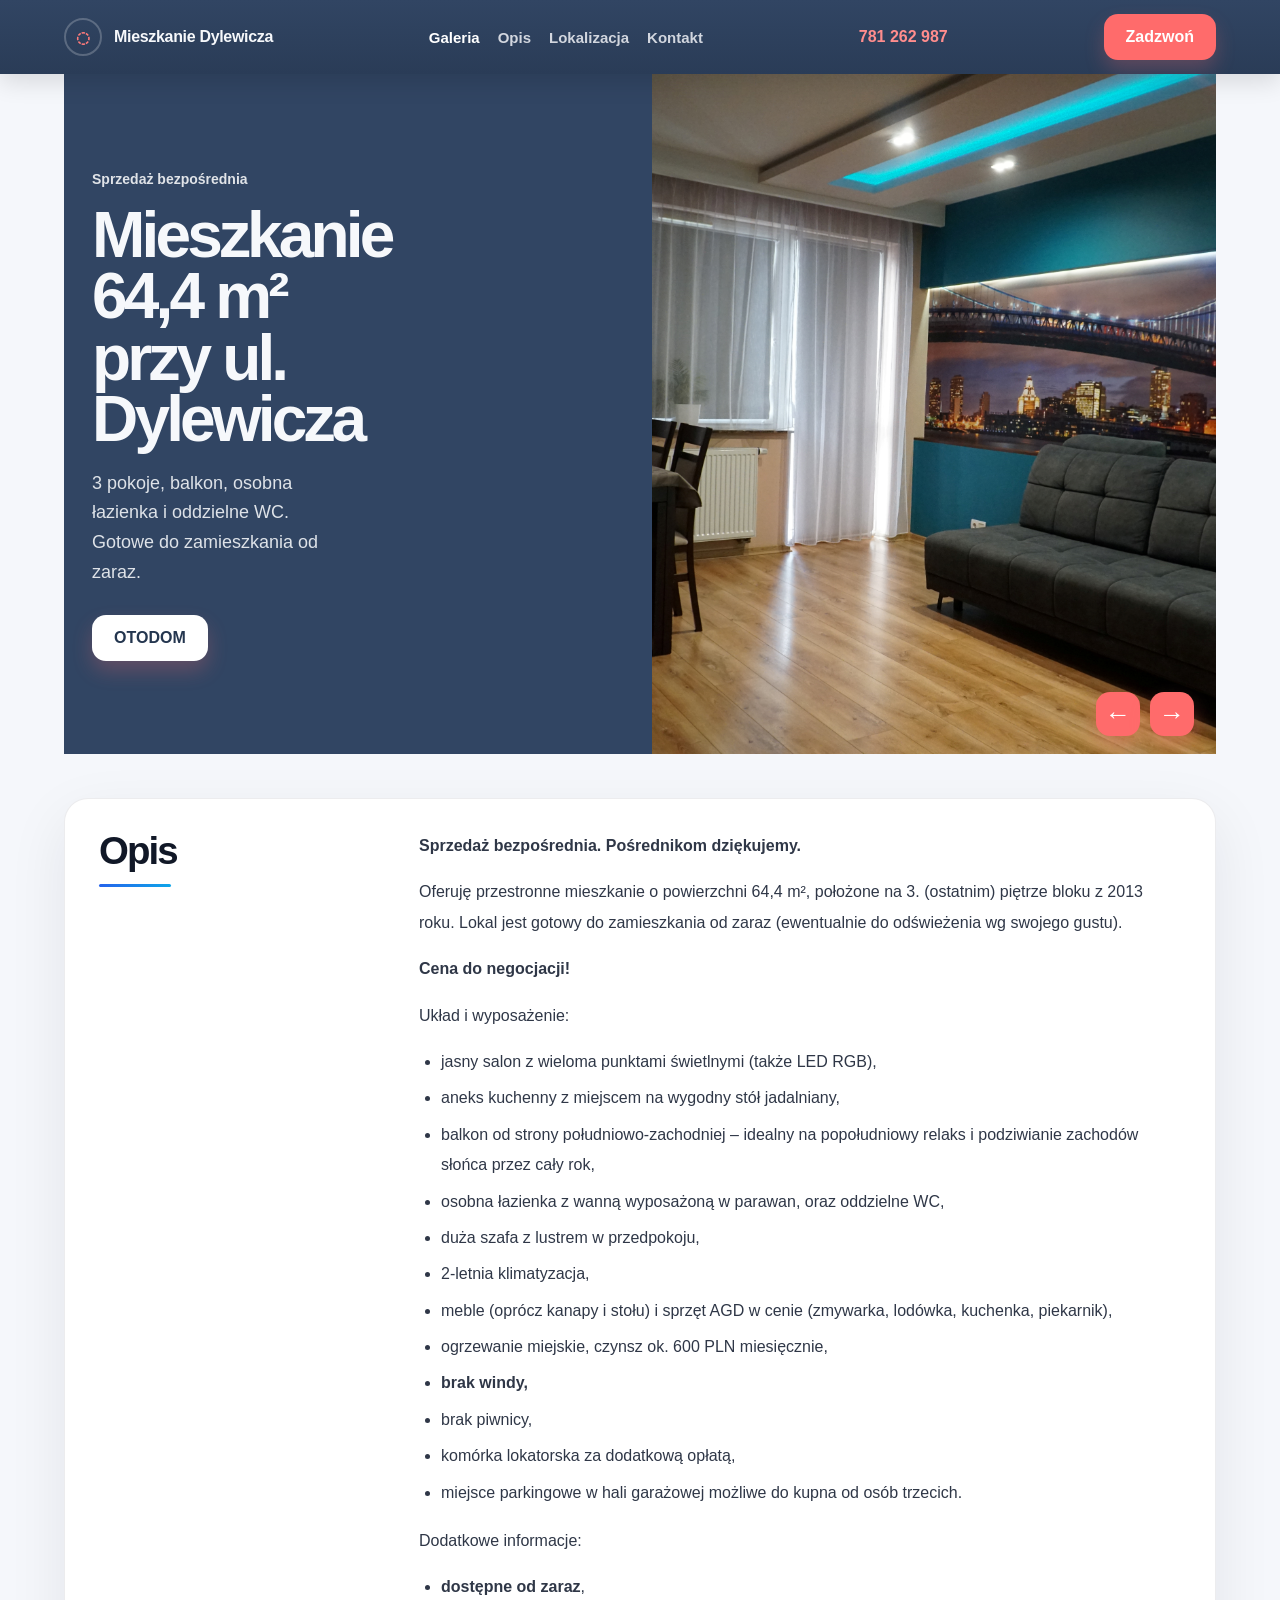
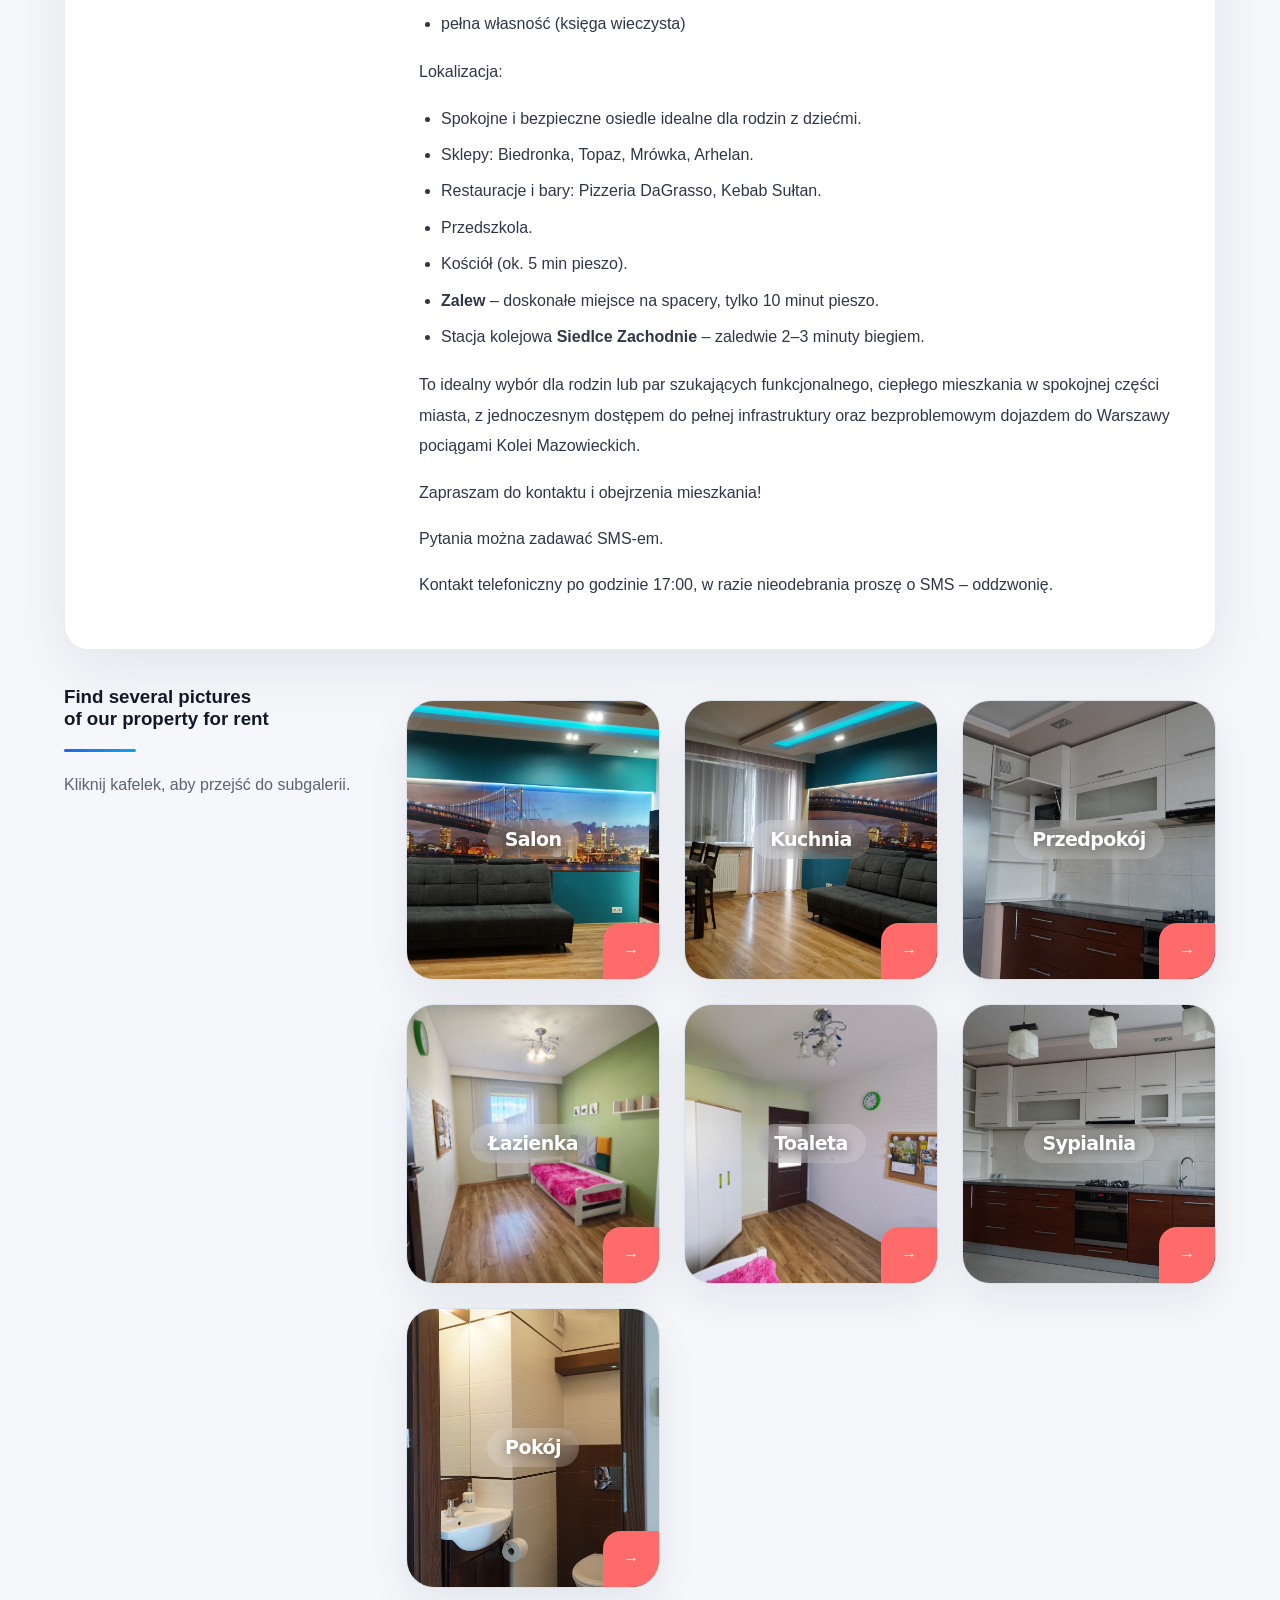
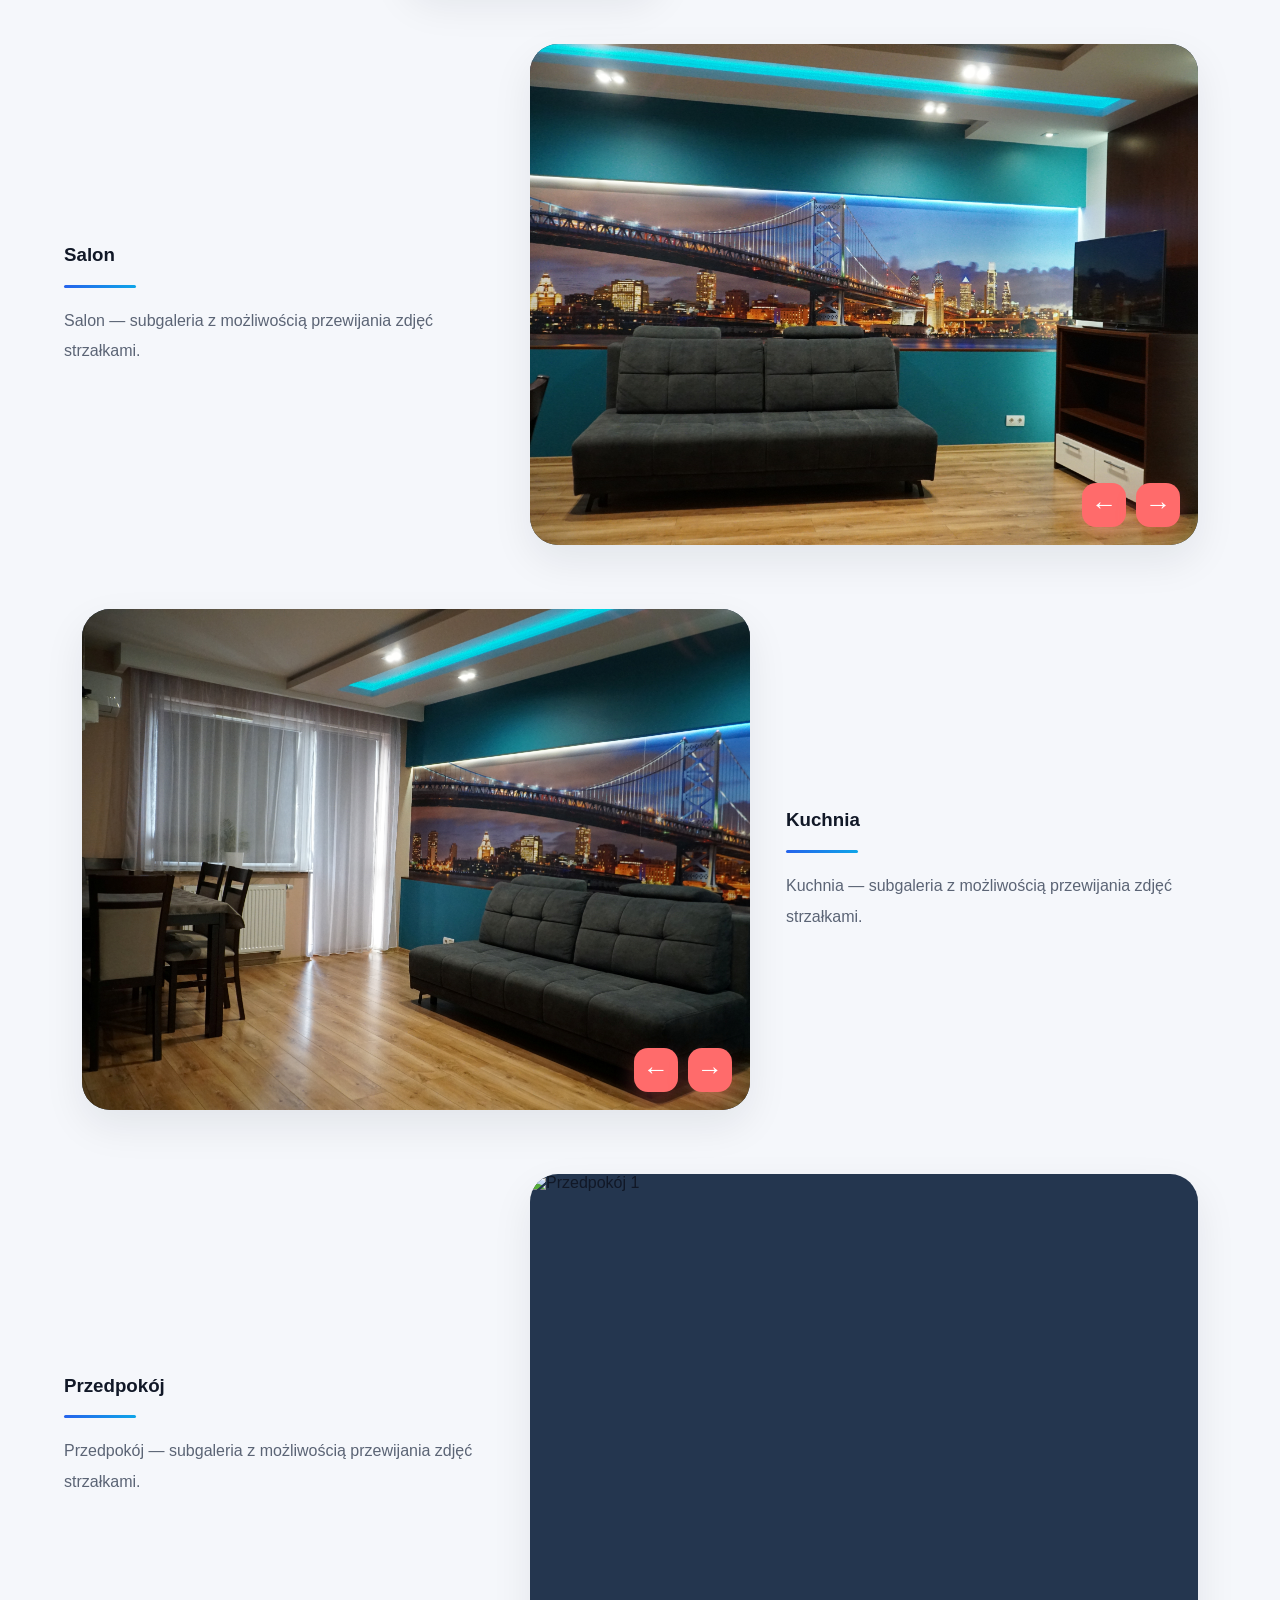
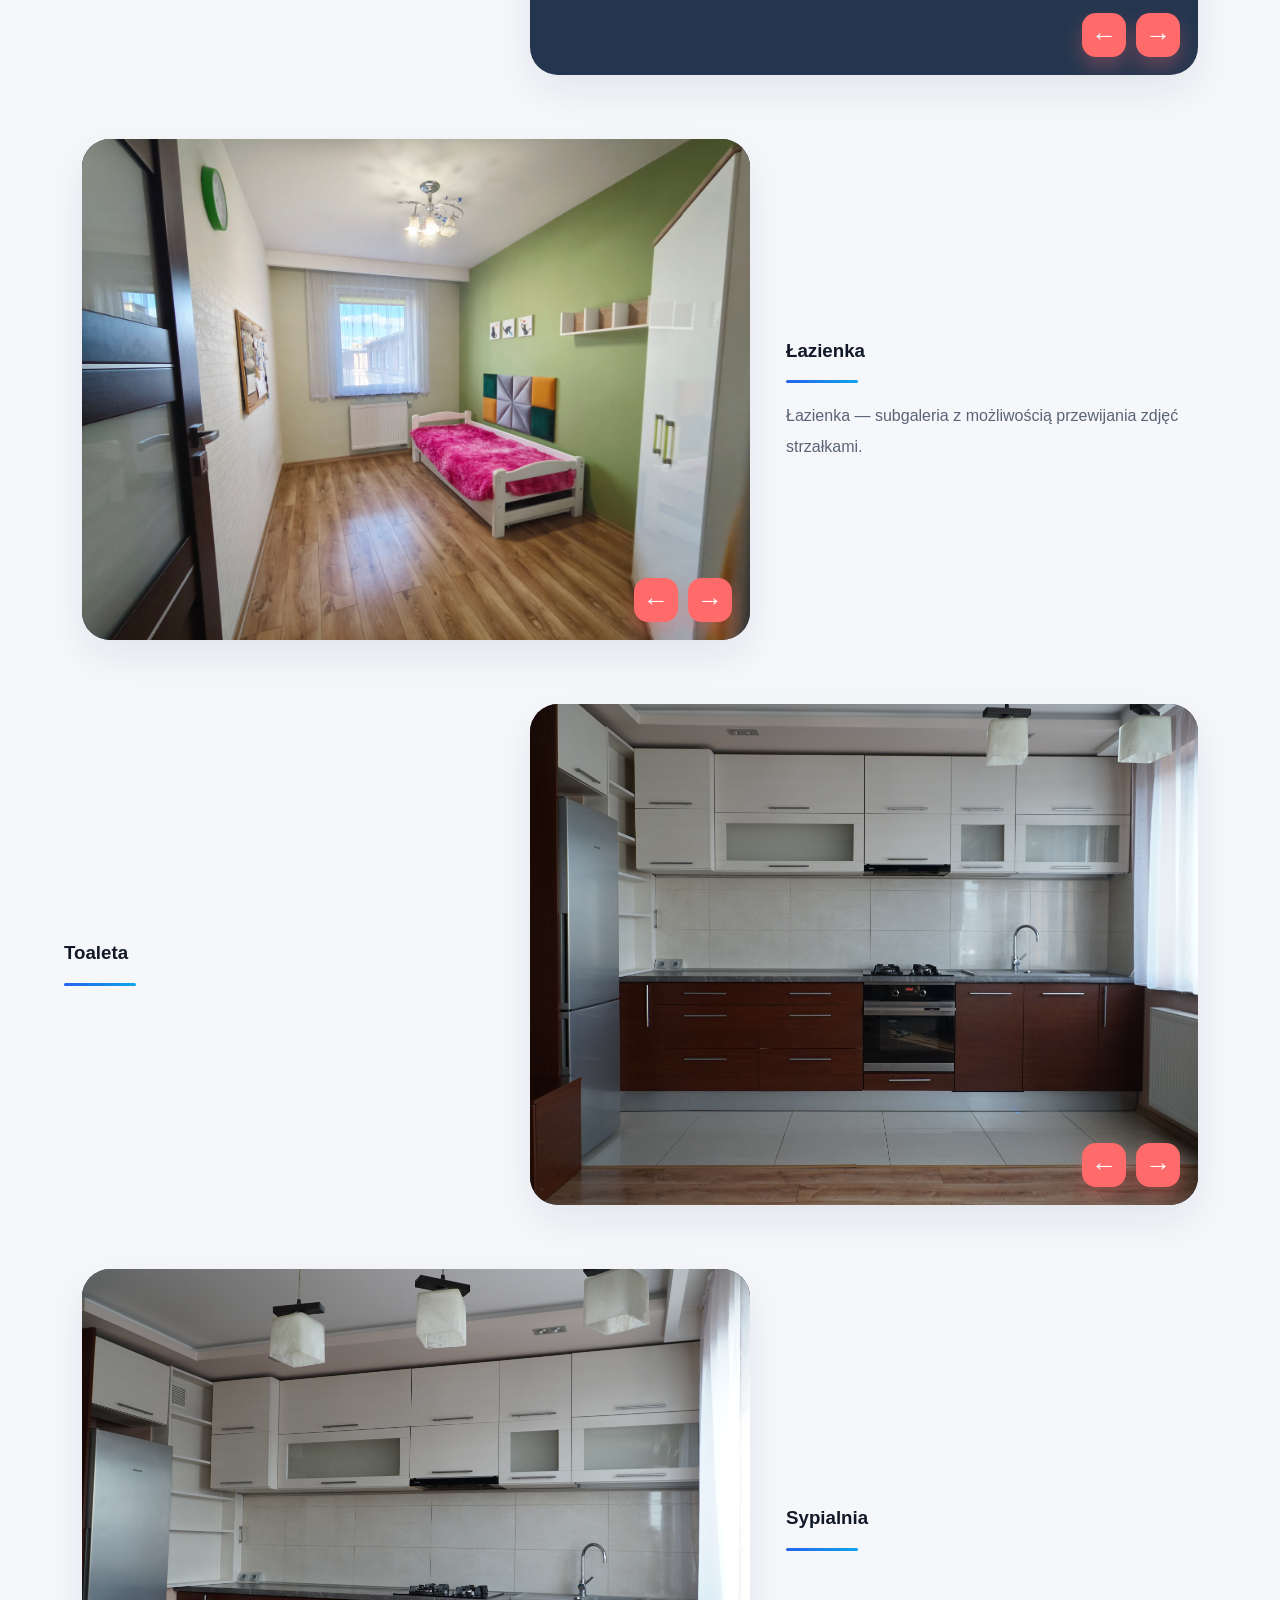
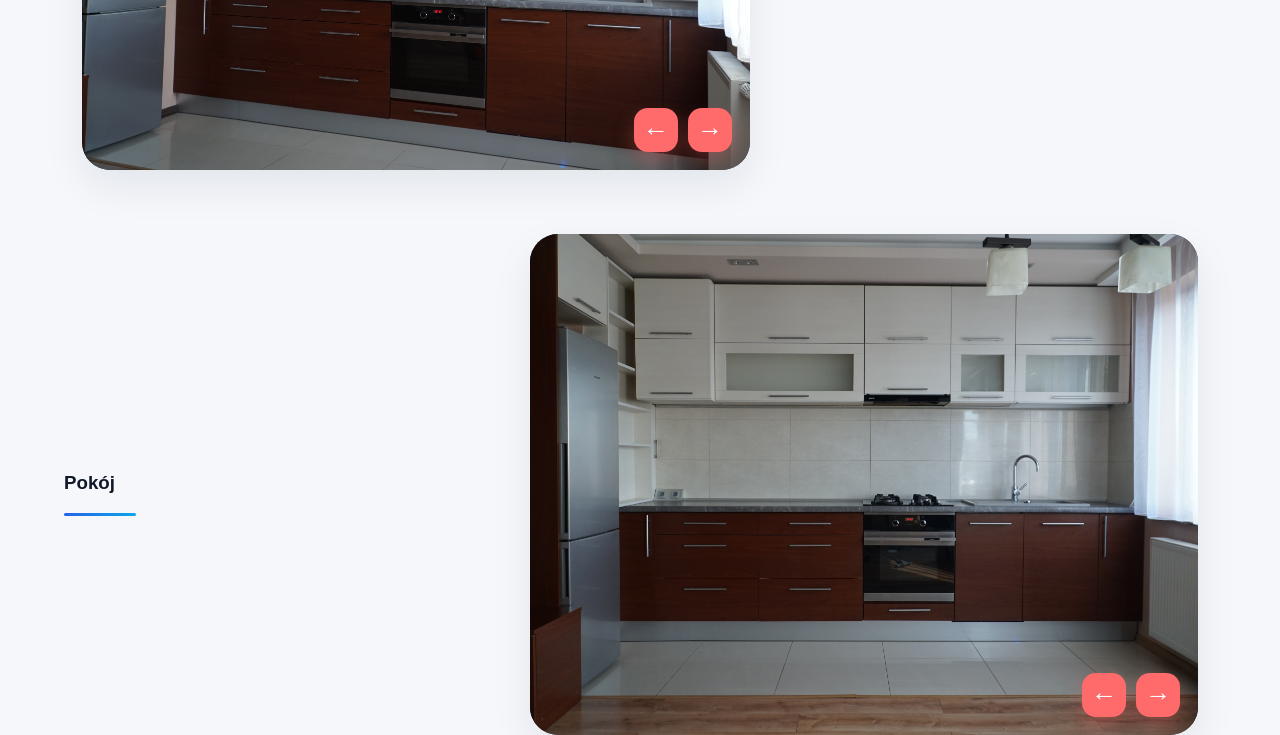
==== index.html @ 72d4b3ef "Update index.html" ====
<!DOCTYPE html>
<html lang="pl">
<head>
  <meta charset="UTF-8" />
  <meta name="viewport" content="width=device-width, initial-scale=1.0" />
  <meta name="color-scheme" content="light dark" />
  <title>Mieszkanie 64,4 m² – Dylewicza, Siedlce</title>
  <style>
    :root{--nav:#314563;--nav2:#2a3c57;--accent:#ff6b6b;--text:#f6f8fb;--muted:rgba(246,248,251,.82);--max:1220px;--radius:28px}
    *{box-sizing:border-box} html{scroll-behavior:smooth} body{margin:0;font-family:Inter,Arial,sans-serif;background:#f5f7fb;color:#111827;overflow-x:hidden}
    a{text-decoration:none;color:inherit} img{display:block;width:100%;height:auto} button,input{font:inherit}
    .wrap{width:min(var(--max),calc(100% - 28px));margin:0 auto}
    .topbar{position:sticky;top:0;z-index:50;background:linear-gradient(180deg,var(--nav) 0%,var(--nav2) 100%);color:var(--text);box-shadow:0 8px 24px rgba(0,0,0,.12)}
    .topbar-inner{min-height:74px;display:flex;align-items:center;gap:18px;justify-content:space-between}
    .brand{display:flex;align-items:center;gap:12px;font-weight:900;letter-spacing:-.02em}
    .brand-mark{width:38px;height:38px;border:2px solid rgba(255,255,255,.22);border-radius:999px;display:grid;place-items:center;color:#ff7b7b;font-weight:900}
    .menu{display:flex;align-items:center;gap:18px;flex-wrap:wrap;justify-content:center;font-size:15px;font-weight:700;color:var(--muted)}
    .menu a:hover,.menu a.active{color:#fff}
    .phone-pill{display:inline-flex;align-items:center;gap:8px;color:#ff8d8d;font-weight:900;white-space:nowrap}
    .book-btn{background:var(--accent);color:#fff;padding:14px 22px;border-radius:14px;font-weight:900;box-shadow:0 10px 20px rgba(255,107,107,.24)}
    .hero{padding:0 0 18px}
    .hero-grid{display:grid;grid-template-columns:1.02fr .98fr;gap:0;min-height:clamp(420px,55vw,680px);width:100%}
    .hero-copy{position:relative;background:var(--nav);color:var(--text);padding:76px 68px 58px;border-bottom-left-radius:var(--radius);display:flex;flex-direction:column;justify-content:center;overflow:hidden}
    .eyebrow{font-size:14px;font-weight:800;color:rgba(255,255,255,.85);margin-bottom:18px}
    h1{margin:0;font-size:clamp(38px,5.4vw,64px);line-height:.96;letter-spacing:-.06em;max-width:8ch}
    .lead{margin:18px 0 0;font-size:18px;line-height:1.65;color:rgba(246,248,251,.88);max-width:26ch}
    .hero-slider{position:relative;overflow:hidden;background:#24364f;min-height:100%;height:100%}
    .slides{position:relative;width:100%;height:100%}
    .slide{position:absolute;inset:0;opacity:0;transition:opacity .7s ease}
    .slide.active{opacity:1}
    .slide img{width:100%;height:100%;object-fit:cover}
    .hero-arrows{position:absolute;right:22px;bottom:18px;display:flex;gap:10px;z-index:2}
    .arrow{width:44px;height:44px;border-radius:14px;background:var(--accent);color:#fff;display:grid;place-items:center;font-size:26px;font-weight:800;cursor:pointer;box-shadow:0 10px 20px rgba(255,107,107,.3)}
    .mobile-cta{display:none}
    .opis{padding:26px 0 14px}
    .opis-card{background:#fff;border-radius:24px;border:1px solid rgba(17,24,39,.08);box-shadow:0 20px 60px rgba(16,24,40,.08);padding:32px 34px}
    .opis-grid{display:grid;grid-template-columns:1.05fr 1.55fr;gap:18px;align-items:start}
    .opis h2{margin:0;font-size:clamp(26px,3vw,42px);line-height:1.02;letter-spacing:-.05em;max-width:9ch}
    .underline{width:72px;height:3px;border-radius:999px;background:linear-gradient(90deg,#2563eb 0%,#0ea5e9 100%);margin-top:14px}
    .opis-text{color:#5b6475;font-size:16px;line-height:1.9}
    .opis-text p{margin:0 0 16px}

    .room-tiles{display:grid;grid-template-columns:repeat(3,1fr);gap:14px}
    .room-image-1{background-image:url('images/IMG02657.JPG')}
    .room-image-2{background-image:url('images/IMG02663.JPG')}
    .room-image-3{background-image:url('images/IMG02688.JPG')}
    .room-image-4{background-image:url('images/IMG_20260411_160649.jpg')}
    .room-image-5{background-image:url('images/IMG_20260411_161208.jpg')}
    .room-image-6{background-image:url('images/IMG02684.JPG')}
    .room-image-7{background-image:url('images/IMG02700.JPG')}

    .room-tile{position:relative;height:clamp(180px,22vw,280px);border-radius:28px;overflow:hidden;background:#eef4fb;box-shadow:0 16px 40px rgba(16,24,40,.08);border:1px solid rgba(17,24,39,.08);display:block}
    .room-image{position:absolute;inset:0;background-size:cover;background-position:center;transition:transform .35s ease}
    .room-tile:hover .room-image{transform:scale(1.03)}
    .tile-overlay{position:absolute;inset:0;display:flex;align-items:center;justify-content:center;pointer-events:none}
    .tile-label{display:inline-block !important;padding:0 !important;margin:0 !important;border:0 !important;border-radius:0 !important;background:none !important;color:#fff !important;box-shadow:none !important;outline:none !important;font-weight:900;letter-spacing:-.02em;font-size:18px;text-shadow:0 2px 10px rgba(0,0,0,.35);-webkit-text-fill-color:#fff}
    .tile-arrow{position:absolute;right:0;bottom:0;width:56px;height:56px;border-radius:18px 0 0 0;display:grid;place-items:center;background:var(--accent);box-shadow:0 10px 24px rgba(16,24,40,.12);color:#fff;font-weight:900}

    .room-tile .tile-label{display:inline-flex !important;align-items:center;justify-content:center;padding:10px 18px !important;margin:0 !important;border:0 !important;border-radius:999px !important;background:rgba(255,255,255,.16) !important;backdrop-filter:blur(12px);-webkit-backdrop-filter:blur(12px);color:#fff !important;box-shadow:0 8px 24px rgba(0,0,0,.12);outline:none !important;font-family:Inter, Manrope, system-ui, -apple-system, BlinkMacSystemFont, "Segoe UI", sans-serif !important;font-weight:700;letter-spacing:-.03em;font-size:19px;line-height:1;text-rendering:optimizeLegibility;text-shadow:0 2px 10px rgba(0,0,0,.35);-webkit-text-fill-color:#fff}

    .subgallery-slider{position:relative;display:grid;grid-template-columns:1fr;gap:14px;flex:1;min-width:0}
    .subgallery-stage{position:relative;overflow:hidden;border-radius:28px;background:#24364f;min-height:420px;box-shadow:0 16px 40px rgba(16,24,40,.08);aspect-ratio:4/3}
    .subslide{position:absolute;inset:0;opacity:0;transition:opacity .45s ease}
    .subslide.active{opacity:1}
    .subslide img{width:100%;height:100%;object-fit:cover;display:block}.subgallery-stage .subslide{inset:0}.subgallery-stage .subslide img{max-width:100%}
    .sub-controls{position:absolute;right:18px;bottom:18px;display:flex;gap:10px;z-index:2}
    .sub-btn{width:44px;height:44px;border-radius:14px;background:var(--accent);color:#fff;display:grid;place-items:center;font-size:26px;font-weight:800;cursor:pointer;box-shadow:0 10px 20px rgba(255,107,107,.3)}

    .subgallery-slider{position:relative;display:grid;grid-template-columns:1fr;gap:14px}
    .subgallery-stage{position:relative;overflow:hidden;border-radius:28px;background:#24364f;min-height:420px;box-shadow:0 16px 40px rgba(16,24,40,.08);aspect-ratio:4/3}
    .subslide{position:absolute;inset:0;opacity:0;transition:opacity .45s ease}
    .subslide.active{opacity:1}
    .subslide img{width:100%;height:100%;object-fit:cover;display:block}.subgallery-stage .subslide{inset:0}.subgallery-stage .subslide img{max-width:100%}
    .sub-controls{position:absolute;right:18px;bottom:18px;display:flex;gap:10px;z-index:2}
    .sub-btn{width:44px;height:44px;border-radius:14px;background:var(--accent);color:#fff;display:grid;place-items:center;font-size:26px;font-weight:800;cursor:pointer;box-shadow:0 10px 20px rgba(255,107,107,.3)}
    .tile-overlay{position:absolute;inset:0;display:flex;align-items:center;justify-content:center;pointer-events:none}
    .tile-label{display:inline-flex;padding:11px 16px;border-radius:999px;background:rgba(255,255,255,.9);color:#0f172a;font-weight:900;letter-spacing:-.02em}
    @media (max-width: 980px){.topbar-inner{gap:12px;flex-wrap:wrap;padding:12px 0}.menu{display:none}.book-btn{margin-left:auto}.hero-grid,.opis-grid{grid-template-columns:1fr}.hero-copy{min-height:360px;border-bottom-left-radius:0;border-bottom-right-radius:var(--radius);padding:48px 24px}.hero-slider{min-height:420px}.mobile-cta{display:inline-flex}.hero-arrows{right:14px;bottom:14px}.opis-card{padding:24px}.opis-grid{gap:14px}.photo-grid{grid-template-columns:1fr 1fr}.photo.wide,.photo.tall,.photo.small{grid-column:auto}.room-tiles{grid-template-columns:1fr;gap:14px}.room-tile{min-height:230px}}
    @media (max-width: 640px){.wrap{width:min(var(--max),calc(100% - 18px))}.topbar-inner{min-height:66px}.brand{font-size:14px}.book-btn{padding:12px 16px;border-radius:12px}.hero-copy{padding:36px 18px 28px;min-height:320px}.lead{font-size:16px;max-width:unset}.hero-slider{min-height:320px}.phone-pill{display:none}.opis{padding-top:14px}.opis-card{padding:22px 18px;border-radius:20px}.photo-grid{grid-template-columns:1fr}.photo.wide,.photo.tall,.photo.small{grid-column:auto}.room-tiles{grid-template-columns:1fr}.room-tile{min-height:220px}}
  
.wrap{width:100%;max-width:1200px;margin:0 auto;padding:0 24px;box-sizing:border-box}
.content-wrapper.w-container{width:100%;max-width:1200px;margin:0 auto;box-sizing:border-box}
.flex{display:flex;gap:48px;align-items:center}
.room-pair{display:flex;gap:48px;align-items:center;flex-wrap:nowrap}
.room-pair:nth-of-type(even){flex-direction:row-reverse}
.room-slider{flex:0 0 56%;max-width:56%;position:relative;min-width:0}
.room-text{flex:0 0 44%;max-width:44%;min-width:0}
.room-mask{position:relative;overflow:hidden;border-radius:26px;aspect-ratio:1.35/1;background:#f3f4f6}
.room-mask .w-slide{position:absolute;inset:0;opacity:0;transition:opacity .45s ease}
.room-mask .w-slide.active{opacity:1}
.room-mask img{width:100%;height:100%;object-fit:cover;display:block}
.corner-link-top,.corner-link-bottom{position:absolute;right:0;width:54px;height:54px;background:#ff6b6b;color:#fff;display:grid;place-items:center;z-index:3;cursor:pointer}
.corner-link-top{bottom:54px;border-radius:16px 0 0 0}
.corner-link-bottom{bottom:0;border-radius:0 0 0 16px}
.description-box{max-width:760px;line-height:1.9}
.description-box ul{padding-left:22px}
.description-box li{margin:6px 0}
.room-tile .tile-label{display:inline-flex!important;align-items:center;justify-content:center;padding:10px 18px!important;border-radius:999px!important;background:rgba(255,255,255,.18)!important;backdrop-filter:blur(12px);-webkit-backdrop-filter:blur(12px);color:#fff!important;box-shadow:0 8px 24px rgba(0,0,0,.12);font-family:Inter, Manrope, system-ui, -apple-system, BlinkMacSystemFont, "Segoe UI", sans-serif!important;font-weight:700;font-size:19px;letter-spacing:-.03em}

.opis-grid{display:grid;grid-template-columns:280px 1fr;gap:40px;align-items:start;max-width:1100px}
.opis-text{line-height:1.9;color:#2f3747}
.opis-text ul{padding-left:22px;margin:10px 0 18px}
.opis-text li{margin:6px 0}

@media (max-width: 768px){
  .room-tiles{grid-template-columns:1fr!important;display:grid!important;gap:14px}
  .room-tile{min-height:220px;display:block!important}
  .room-image{min-height:220px}
  .opis-grid{grid-template-columns:1fr!important;gap:16px}
  .wrap,.content-wrapper.w-container{padding-left:16px;padding-right:16px}
}

@media (max-width: 768px){
  .opis-grid{grid-template-columns:1fr;gap:16px}
  .content-wrapper.w-container,.wrap{max-width:100%;padding-left:16px;padding-right:16px}
}

@media (max-width: 768px){
  .flex,.room-pair{flex-direction:column!important;gap:20px}
  .room-slider,.room-text{flex:1 1 auto;max-width:none;width:100%}
  .room-mask{aspect-ratio:1.2/1}
  .wrap{padding:0 16px}
}

.hero-media{position:relative;min-height:520px;border-radius:32px;overflow:hidden;background:#e9eef5}.hero-media img{display:block;width:100%;height:100%;object-fit:cover}.hero-copy{min-width:0}@media (max-width:768px){.hero-grid{grid-template-columns:1fr;gap:24px}.hero-media{min-height:320px;border-radius:24px}}

    #salon,#kuchnia,#przedpokoj,#lazienka,#toaleta,#sypialnia,#pokoj{margin-top:clamp(28px,5vw,72px)}
    
    
      .hero-copy{padding:40px 28px 36px;border-bottom-left-radius:0;border-bottom-right-radius:0}
      .hero-slider{min-height:340px}
    }
    @media (max-width:768px){
      .room-tiles{grid-template-columns:1fr!important}
      .room-tile{min-height:220px}
      .opis-grid{grid-template-columns:1fr!important;gap:16px}
      .content-section .flex{flex-direction:column!important}
      .subgallery-slider,.intro-text-column{flex:1 1 auto!important;max-width:100%!important}
    }
    
    .gallery-flex { display: flex; flex-wrap: wrap; gap: clamp(18px,3vw,40px); align-items: flex-start }
    .gallery-flex > .intro-text-column { flex: 0 0 320px; max-width: 360px; min-width: 220px }
    .gallery-flex > div[style*="flex:1"] { flex: 1 1 auto; min-width: 0; width: 100% }
    .room-tiles { display: grid; grid-template-columns: repeat(auto-fit, minmax(220px, 1fr)); gap: clamp(12px,2vw,24px); width: 100%; margin-top: clamp(18px,3vw,36px) }

    @media (max-width: 900px){
      .gallery-flex{flex-direction:column!important;gap:16px!important}
      .gallery-flex > .intro-text-column{flex:1 1 auto;max-width:100%;min-width:0;order:0}
      .gallery-flex > div[style*="flex:1"]{flex:1 1 auto;max-width:100%;width:100%;min-width:0;order:1}
      .room-tiles{grid-template-columns:1fr!important}
      .room-tile{height:220px!important}
      .content-section .flex{flex-direction:column!important;align-items:stretch!important;flex-wrap:nowrap!important}
      .subgallery-slider,.room-text,.intro-text-column{flex:1 1 auto!important;max-width:100%!important;width:100%}
      .room-text,.intro-text-column{order:0;margin-bottom:12px}
      .subgallery-slider{order:1}
      .subgallery-stage{width:100%;min-height:280px}
    }

    </style>
</head>
<body>
  <header class="topbar">
    <div class="wrap topbar-inner">
      <a class="brand" href="#top"><span class="brand-mark">◌</span><span>Mieszkanie Dylewicza</span></a>
      <nav class="menu" aria-label="Główne menu">
        <a href="#galeria" class="active">Galeria</a>
        <a href="#opis">Opis</a>
        <a href="#lokalizacja">Lokalizacja</a>
        <a href="#kontakt">Kontakt</a>
      </nav>
      <a class="phone-pill" href="tel:+48781262987">781 262 987</a>
      <a class="book-btn" href="tel:+48781262987">Zadzwoń</a>
    </div>
  </header>

  <main id="top">
    <section class="hero">
      <div class="wrap hero-grid">
        <div class="hero-copy">
          <div class="eyebrow">Sprzedaż bezpośrednia</div>
          <h1>Mieszkanie 64,4 m² przy ul. Dylewicza</h1>
          <p class="lead">3 pokoje, balkon, osobna łazienka i oddzielne WC. Gotowe do zamieszkania od zaraz.</p>
          <div style="margin-top:28px;display:flex;gap:12px;flex-wrap:wrap">
            <a class="book-btn mobile-cta" href="tel:+48781262987">781 262 987</a>
            <a class="book-btn" style="background:#fff;color:#24364f" href="https://www.otodom.pl/pl/oferta/mieszkanie-64-4-m-w-spokojnej-okolicy-dylewicza-pkp-siedlce-zachodnie-ID4ATvS" target="_blank" rel="noopener noreferrer">OTODOM</a>
          </div>
        </div>
        <div class="hero-slider" id="galleryHero">
          <div class="slides">
            <div class="slide active"><img src="images/IMG02657.JPG" alt="Salon"></div>
            <div class="slide"><img src="images/IMG02663.JPG" alt="Kuchnia"></div>
            <div class="slide"><img src="images/IMG02684.JPG" alt="Sypialnia"></div>
            <div class="slide"><img src="images/IMG_20260411_160649.jpg" alt="Łazienka"></div>
            <div class="slide"><img src="images/IMG_20260411_181457.jpg" alt="Balkon"></div>
          </div>
          <div class="hero-arrows">
            <div class="arrow" id="prevSlide">←</div>
            <div class="arrow" id="nextSlide">→</div>
          </div>
        </div>
      </div>
    </section>

    <section class="opis" id="opis">
      <div class="wrap">
        <div class="opis-card">
          <div class="opis-grid">
            <div>
              <h2>Opis</h2>
              <div class="underline"></div>
            </div>
            <div class="opis-text">
          <p><b>Sprzedaż bezpośrednia. Pośrednikom dziękujemy.</b></p>
          <p>Oferuję przestronne mieszkanie o powierzchni 64,4 m², położone na 3. (ostatnim) piętrze bloku z 2013 roku. Lokal jest gotowy do zamieszkania od zaraz (ewentualnie do odświeżenia wg swojego gustu).</p>
          <p><b>Cena do negocjacji!</b></p>
          <p>Układ i wyposażenie:</p>
          <ul>
            <li>jasny salon z wieloma punktami świetlnymi (także LED RGB),</li>
            <li>aneks kuchenny z miejscem na wygodny stół jadalniany,</li>
            <li>balkon od strony południowo-zachodniej – idealny na popołudniowy relaks i podziwianie zachodów słońca przez cały rok,</li>
            <li>osobna łazienka z wanną wyposażoną w parawan, oraz oddzielne WC,</li>
            <li>duża szafa z lustrem w przedpokoju,</li>
            <li>2-letnia klimatyzacja,</li>
            <li>meble (oprócz kanapy i stołu) i sprzęt AGD w cenie (zmywarka, lodówka, kuchenka, piekarnik),</li>
            <li>ogrzewanie miejskie, czynsz ok. 600 PLN miesięcznie,</li>
            <li><b>brak windy,</b></li>
            <li>brak piwnicy,</li>
            <li>komórka lokatorska za dodatkową opłatą,</li>
            <li>miejsce parkingowe w hali garażowej możliwe do kupna od osób trzecich.</li>
          </ul>
          <p>Dodatkowe informacje:</p>
          <ul>
            <li><b>dostępne od zaraz</b>,</li>
            <li>pełna własność (księga wieczysta)</li>
          </ul>
          <p>Lokalizacja:</p>
          <ul>
            <li>Spokojne i bezpieczne osiedle idealne dla rodzin z dziećmi.</li>
            <li>Sklepy: Biedronka, Topaz, Mrówka, Arhelan.</li>
            <li>Restauracje i bary: Pizzeria DaGrasso, Kebab Sułtan.</li>
            <li>Przedszkola.</li>
            <li>Kościół (ok. 5 min pieszo).</li>
            <li><b>Zalew</b> – doskonałe miejsce na spacery, tylko 10 minut pieszo.</li>
            <li>Stacja kolejowa <b>Siedlce Zachodnie</b> – zaledwie 2–3 minuty biegiem.</li>
          </ul>
          <p>To idealny wybór dla rodzin lub par szukających funkcjonalnego, ciepłego mieszkania w spokojnej części miasta, z jednoczesnym dostępem do pełnej infrastruktury oraz bezproblemowym dojazdem do Warszawy pociągami Kolei Mazowieckich.</p>
          <p>Zapraszam do kontaktu i obejrzenia mieszkania!</p>
          <p>Pytania można zadawać SMS-em.</p>
          <p>Kontakt telefoniczny po godzinie 17:00, w razie nieodebrania proszę o SMS – oddzwonię.</p>
        </div>
          </div>
        </div>
      </div>
    </section>



    <section class="section" id="galeria-pomieszczen" style="margin-bottom:56px">
      <div class="wrap">
        <div class="flex gallery-flex" style="align-items:start;gap:22px">
          <div class="intro-text-column" style="padding-top:4px">
            <h3 class="h3-small">Find several pictures<br>of our property for rent</h3>
            <div class="underline"></div>
            <div style="margin-top:18px;color:#5b6475;font-size:16px;line-height:1.9;max-width:430px">Kliknij kafelek, aby przejść do subgalerii.</div>
          </div>
          <div style="flex:1">
            <div class="room-tiles">
              <a class="room-tile" href="#salon"><div class="room-image room-image-1"></div><div class="tile-overlay"><span class="tile-label">Salon</span></div><div class="tile-arrow">→</div></a>
              <a class="room-tile" href="#kuchnia"><div class="room-image room-image-2"></div><div class="tile-overlay"><span class="tile-label">Kuchnia</span></div><div class="tile-arrow">→</div></a>
              <a class="room-tile" href="#przedpokoj"><div class="room-image room-image-3"></div><div class="tile-overlay"><span class="tile-label">Przedpokój</span></div><div class="tile-arrow">→</div></a>
              <a class="room-tile" href="#lazienka"><div class="room-image room-image-4"></div><div class="tile-overlay"><span class="tile-label">Łazienka</span></div><div class="tile-arrow">→</div></a>
              <a class="room-tile" href="#toaleta"><div class="room-image room-image-5"></div><div class="tile-overlay"><span class="tile-label">Toaleta</span></div><div class="tile-arrow">→</div></a>
              <a class="room-tile" href="#sypialnia"><div class="room-image room-image-6"></div><div class="tile-overlay"><span class="tile-label">Sypialnia</span></div><div class="tile-arrow">→</div></a>
              <a class="room-tile" href="#pokoj"><div class="room-image room-image-7"></div><div class="tile-overlay"><span class="tile-label">Pokój</span></div><div class="tile-arrow">→</div></a>
            </div>
          </div>
        </div>
      </div>
    </section>
<section class="section" id="salon" style="margin-top:36px">
      <div class="wrap">
        <div class="flex" style="align-items:center;gap:36px;flex-direction:row;flex-wrap:nowrap">
          <div class="intro-text-column" style="padding-top:4px;flex:0 0 42%;max-width:430px">
            <h3 class="h3-small">Salon</h3>
            <div class="underline"></div>
            <div style="margin-top:18px;color:#5b6475;font-size:16px;line-height:1.9">Salon — subgaleria z możliwością przewijania zdjęć strzałkami.</div>
          </div>
          <div class="subgallery-slider" style="flex:0 0 58%;min-width:0;max-width:58%">
            <div class="subgallery-stage">
              <div class="subslide active" data-subslide="salon"><img src="images/IMG02657.JPG" alt="Salon 1"></div>
              <div class="subslide" data-subslide="salon"><img src="images/IMG02664.JPG" alt="Salon 2"></div>
              <div class="subslide" data-subslide="salon"><img src="images/IMG02682.JPG" alt="Salon 3"></div>
              <div class="sub-controls"><div class="sub-btn" data-prev="salon">←</div><div class="sub-btn" data-next="salon">→</div></div>
            </div>
          </div>
        </div>
      </div>
    </section>
<section class="section" id="kuchnia">
      <div class="wrap">
        <div class="flex" style="align-items:center;gap:36px;flex-direction:row-reverse;flex-wrap:nowrap">
          <div class="intro-text-column" style="padding-top:4px;flex:0 0 42%;max-width:430px">
            <h3 class="h3-small">Kuchnia</h3>
            <div class="underline"></div>
            <div style="margin-top:18px;color:#5b6475;font-size:16px;line-height:1.9">Kuchnia — subgaleria z możliwością przewijania zdjęć strzałkami.</div>
          </div>
          <div class="subgallery-slider" style="flex:0 0 58%;min-width:0;max-width:58%">
            <div class="subgallery-stage">
              <div class="subslide active" data-subslide="kuchnia"><img src="images/IMG02663.JPG" alt="Kuchnia 1"></div>
              <div class="subslide" data-subslide="kuchnia"><img src="images/IMG02688.JPG" alt="Kuchnia 2"></div>
              <div class="subslide" data-subslide="kuchnia"><img src="images/IMG02700.JPG" alt="Kuchnia 3"></div>
              <div class="sub-controls"><div class="sub-btn" data-prev="kuchnia">←</div><div class="sub-btn" data-next="kuchnia">→</div></div>
            </div>
          </div>
        </div>
      </div>
    </section>
<section class="section" id="przedpokoj">
      <div class="wrap">
        <div class="flex" style="align-items:center;gap:36px;flex-direction:row;flex-wrap:nowrap">
          <div class="intro-text-column" style="padding-top:4px;flex:0 0 42%;max-width:430px">
            <h3 class="h3-small">Przedpokój</h3>
            <div class="underline"></div>
            <div style="margin-top:18px;color:#5b6475;font-size:16px;line-height:1.9">Przedpokój — subgaleria z możliwością przewijania zdjęć strzałkami.</div>
          </div>
          <div class="subgallery-slider" style="flex:0 0 58%;min-width:0;max-width:58%">
            <div class="subgallery-stage">
              <div class="subslide active" data-subslide="przedpokoj"><img src="images/IMG_20260412190903.jpg" alt="Przedpokój 1"></div>
              <div class="subslide" data-subslide="przedpokoj"><img src="images/IMG_20260412195053.jpg" alt="Przedpokój 2"></div>
              <div class="subslide" data-subslide="przedpokoj"><img src="images/IMG_20260412195145.jpg" alt="Przedpokój 3"></div>
              <div class="sub-controls"><div class="sub-btn" data-prev="przedpokoj">←</div><div class="sub-btn" data-next="przedpokoj">→</div></div>
            </div>
          </div>
        </div>
      </div>
    </section>
<section class="section" id="lazienka">
      <div class="wrap">
        <div class="flex" style="align-items:center;gap:36px;flex-direction:row-reverse;flex-wrap:nowrap">
          <div class="intro-text-column" style="padding-top:4px;flex:0 0 42%;max-width:430px">
            <h3 class="h3-small">Łazienka</h3>
            <div class="underline"></div>
            <div style="margin-top:18px;color:#5b6475;font-size:16px;line-height:1.9">Łazienka — subgaleria z możliwością przewijania zdjęć strzałkami.</div>
          </div>
          <div class="subgallery-slider" style="flex:0 0 58%;min-width:0;max-width:58%">
            <div class="subgallery-stage">
              <div class="subslide active" data-subslide="lazienka"><img src="images/IMG_20260411_160649.jpg" alt="Łazienka 1"></div>
              <div class="subslide" data-subslide="lazienka"><img src="images/IMG_20260411_160936.jpg" alt="Łazienka 2"></div>
              <div class="subslide" data-subslide="lazienka"><img src="images/IMG_20260411_161208.jpg" alt="Łazienka 3"></div>
              <div class="sub-controls"><div class="sub-btn" data-prev="lazienka">←</div><div class="sub-btn" data-next="lazienka">→</div></div>
            </div>
          </div>
        </div>
      </div>
    </section>

    <section class="section" id="toaleta">
      <div class="wrap">
        <div class="content-section">
          <div class="flex" style="align-items:center;gap:36px;flex-direction:row;flex-wrap:nowrap">
            <div class="intro-text-column" style="flex:0 0 40%;max-width:430px">
              <h3 class="h3-small">Toaleta</h3>
              <div class="underline"></div>
            </div>
            <div class="subgallery-slider" style="flex:0 0 58%;min-width:0;max-width:58%">
              <div class="subgallery-stage">
                <div class="subslide active" data-subslide="pokoj"><img src="images/IMG02682.JPG" alt="Pokój 1"></div>
                <div class="subslide" data-subslide="pokoj"><img src="images/IMG02688.JPG" alt="Pokój 2"></div>
                <div class="subslide" data-subslide="pokoj"><img src="images/IMG02700.JPG" alt="Pokój 3"></div>
                <div class="sub-controls"><div class="sub-btn" data-prev="toaleta">←</div><div class="sub-btn" data-next="toaleta">→</div></div>
              </div>
            </div>
          </div>
        </div>
      </div>
    </section>
         
    <section class="section" id="sypialnia">
      <div class="wrap">
        <div class="content-section">
          <div class="flex" style="align-items:center;gap:36px;flex-direction:row-reverse;flex-wrap:nowrap">
            <div class="intro-text-column" style="flex:0 0 40%;max-width:430px">
              <h3 class="h3-small">Sypialnia</h3>
              <div class="underline"></div>
            </div>
            <div class="subgallery-slider" style="flex:0 0 58%;min-width:0;max-width:58%">
              <div class="subgallery-stage">
                <div class="subslide active" data-subslide="sypialnia"><img src="images/IMG02684.JPG" alt="Sypialnia 1"></div>
                <div class="subslide" data-subslide="sypialnia"><img src="images/IMG02700.JPG" alt="Sypialnia 2"></div>
                <div class="subslide" data-subslide="sypialnia"><img src="images/IMG02708.JPG" alt="Sypialnia 3"></div>
                <div class="sub-controls"><div class="sub-btn" data-prev="sypialnia">←</div><div class="sub-btn" data-next="sypialnia">→</div></div>
              </div>
            </div>
          </div>
        </div>
      </div>
    </section>

    <section class="section" id="pokoj">
      <div class="wrap">
        <div class="content-section">
          <div class="flex" style="align-items:center;gap:36px;flex-direction:row;flex-wrap:nowrap">
            <div class="intro-text-column" style="flex:0 0 40%;max-width:430px">
              <h3 class="h3-small">Pokój</h3>
              <div class="underline"></div>
            </div>
            <div class="subgallery-slider" style="flex:0 0 58%;min-width:0;max-width:58%">
              <div class="subgallery-stage">
                <div class="subslide active" data-subslide="pokoj"><img src="images/IMG02682.JPG" alt="Pokój 1"></div>
                <div class="subslide" data-subslide="pokoj"><img src="images/IMG02688.JPG" alt="Pokój 2"></div>
                <div class="subslide" data-subslide="pokoj"><img src="images/IMG02700.JPG" alt="Pokój 3"></div>
                <div class="sub-controls"><div class="sub-btn" data-prev="pokoj">←</div><div class="sub-btn" data-next="pokoj">→</div></div>
              </div>
            </div>
          </div>
        </div>
      </div>
    </section>
  
  
  <script>
    const slides = [...document.querySelectorAll('.slide')];
    let current = 0;
    const show = i => { slides.forEach((s, idx) => s.classList.toggle('active', idx === i)); current = i; };
    document.getElementById('nextSlide').addEventListener('click', () => show((current + 1) % slides.length));
    document.getElementById('prevSlide').addEventListener('click', () => show((current - 1 + slides.length) % slides.length));
    setInterval(() => show((current + 1) % slides.length), 4500);

    document.querySelectorAll('.section[id]').forEach(sec => {
      const group = [...sec.querySelectorAll('.subslide')];
      const prev = sec.querySelector('[data-prev]');
      const next = sec.querySelector('[data-next]');
      if (!group.length || !prev || !next) return;
      let idx = 0;
      const render = n => { group.forEach((el, i) => el.classList.toggle('active', i === n)); idx = n; };
      prev.addEventListener('click', () => render((idx - 1 + group.length) % group.length));
      next.addEventListener('click', () => render((idx + 1) % group.length));
    });
  </script>


</main>

<div id="lightboxOverlay" style="position:fixed;inset:0;z-index:9999;background:rgba(8,12,24,.88);display:none;align-items:center;justify-content:center;padding:24px">
  <button id="lightboxClose" aria-label="Close" style="position:absolute;top:18px;right:18px;width:44px;height:44px;border:0;border-radius:999px;background:#fff;color:#111;font-size:26px;cursor:pointer;line-height:44px">×</button>
  <img id="lightboxImage" alt="" style="max-width:min(95vw,1400px);max-height:90vh;width:auto;height:auto;object-fit:contain;border-radius:16px;box-shadow:0 16px 48px rgba(0,0,0,.35)">
</div>


<script>
(function(){
  const overlay = document.getElementById('lightboxOverlay');
  const img = document.getElementById('lightboxImage');
  const closeBtn = document.getElementById('lightboxClose');
  const candidates = [...document.querySelectorAll('.slide img, .subslide img, .room-image')];
  function open(src, alt){
    img.src = src;
    img.alt = alt || '';
    overlay.style.display = 'flex';
    document.body.style.overflow = 'hidden';
    history.pushState({lb:true}, '', '#photo');
  }
  function close(){
    overlay.style.display = 'none';
    document.body.style.overflow = '';
    img.src = '';
    if(location.hash === '#photo') history.back();
  }
  candidates.forEach(el => {
    el.style.cursor = 'zoom-in';
    el.addEventListener('click', e => {
      e.preventDefault();
      const src = el.currentSrc || el.src || el.style.backgroundImage.replace(/^url\(["']?/, '').replace(/["']?\)$/, '');
      open(src, el.alt || 'photo');
    });
  });
  closeBtn.addEventListener('click', close);
  overlay.addEventListener('click', e => { if (e.target === overlay) close(); });
  window.addEventListener('keydown', e => { if (e.key === 'Escape' && overlay.style.display === 'flex') close(); });
  window.addEventListener('popstate', () => { if (overlay.style.display === 'flex') close(); });
})();
</script>

</body>
</html>
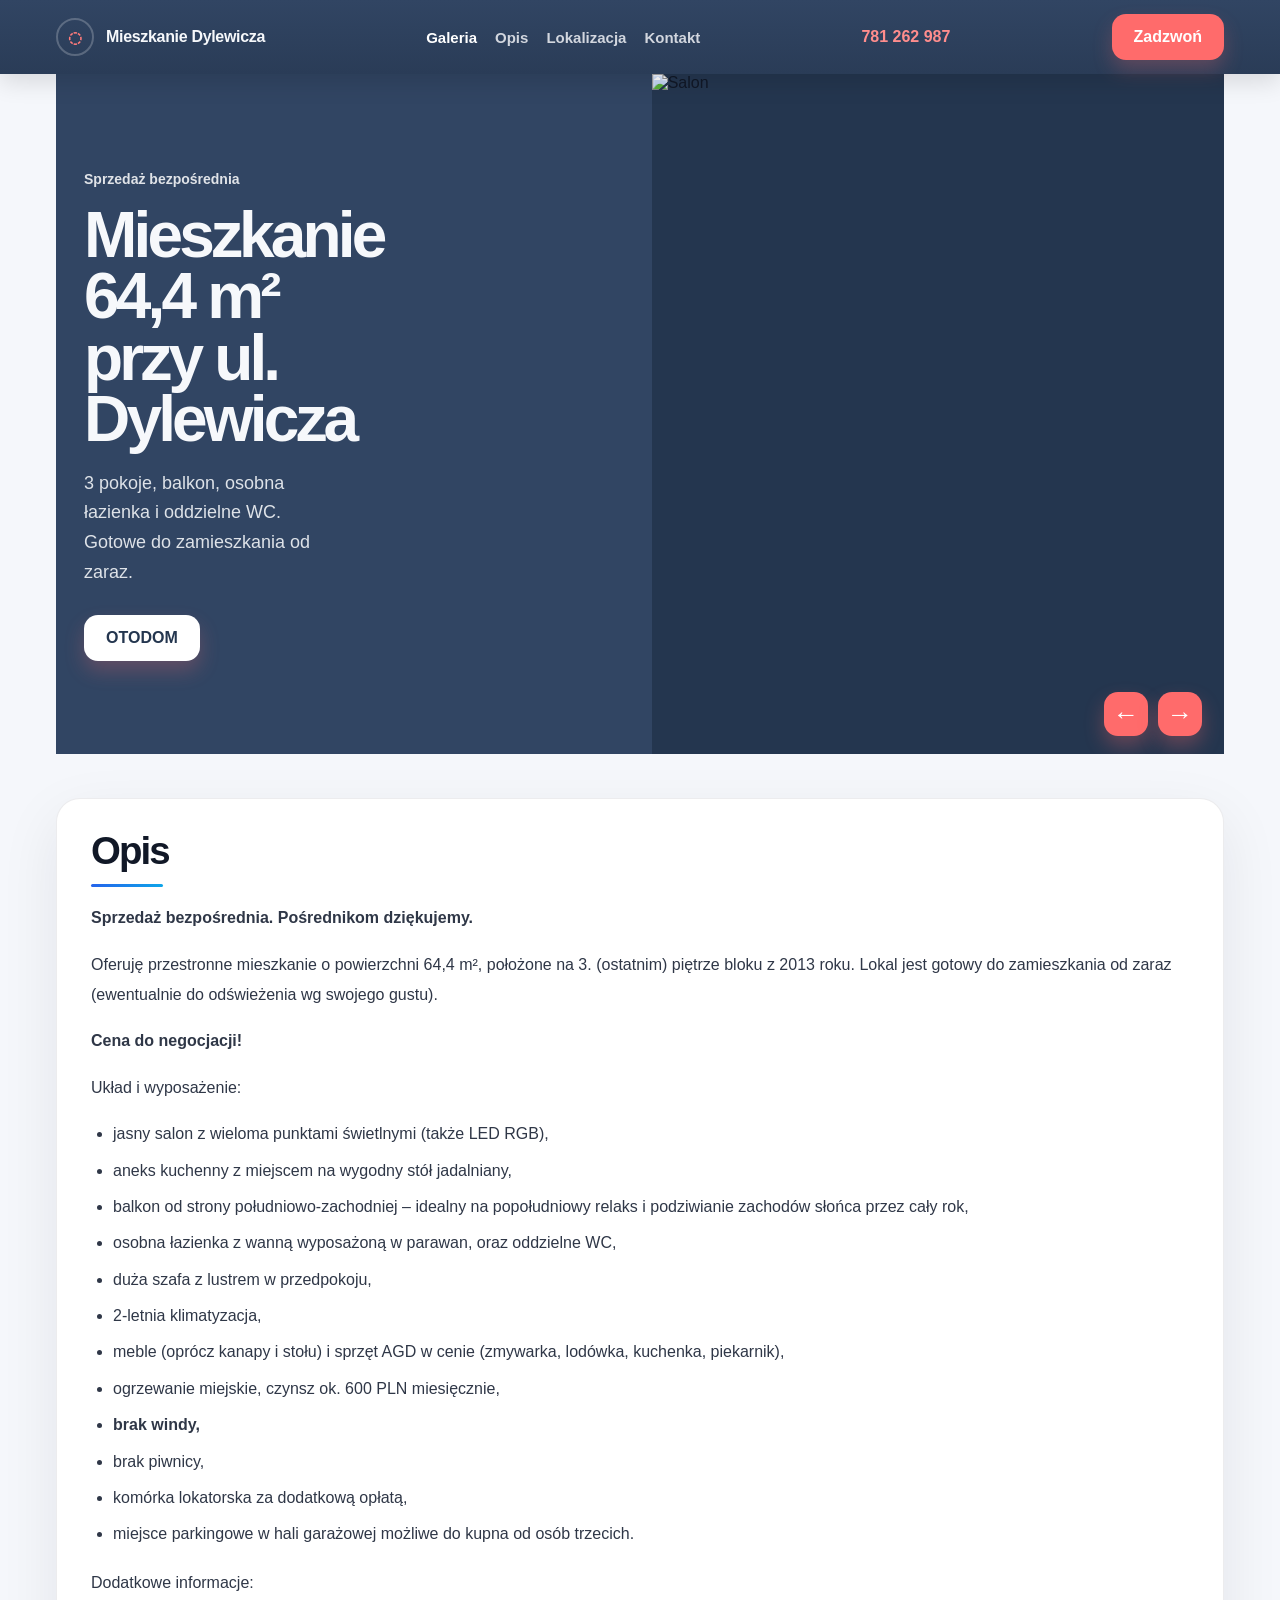
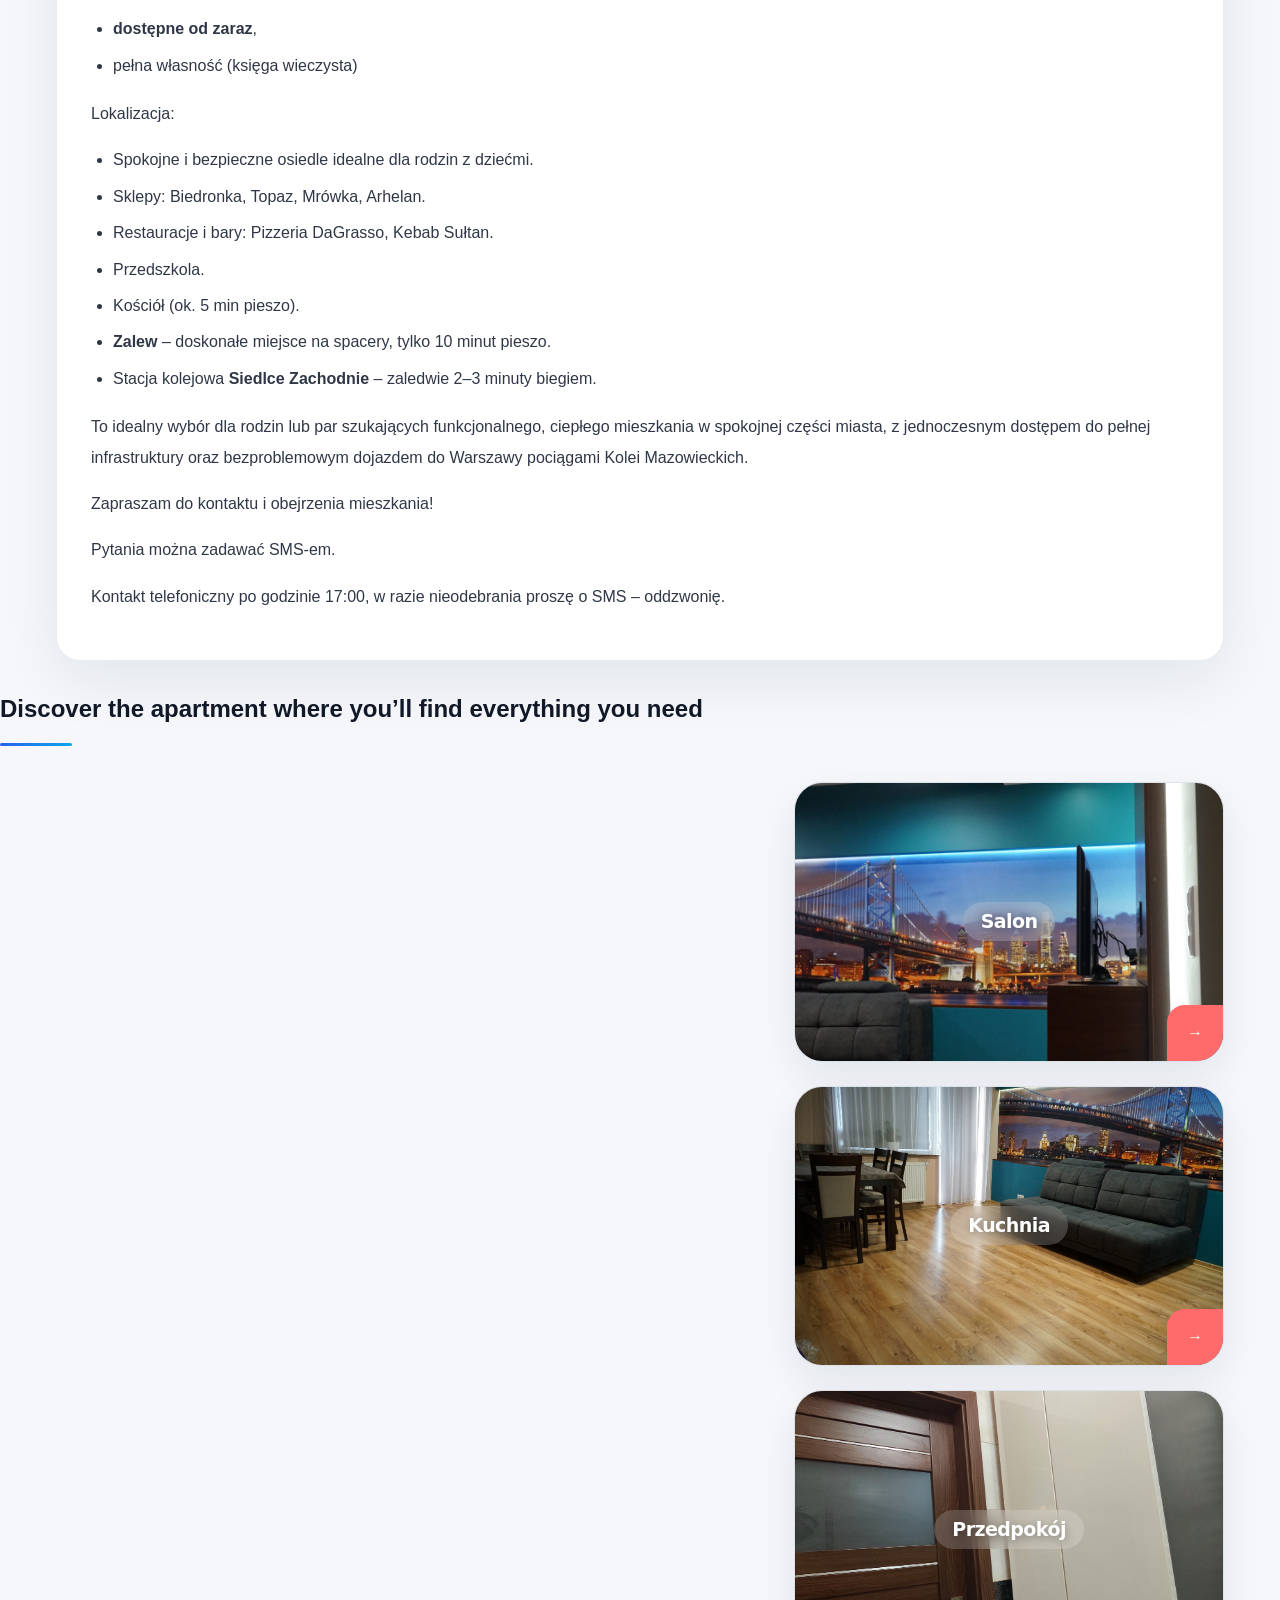
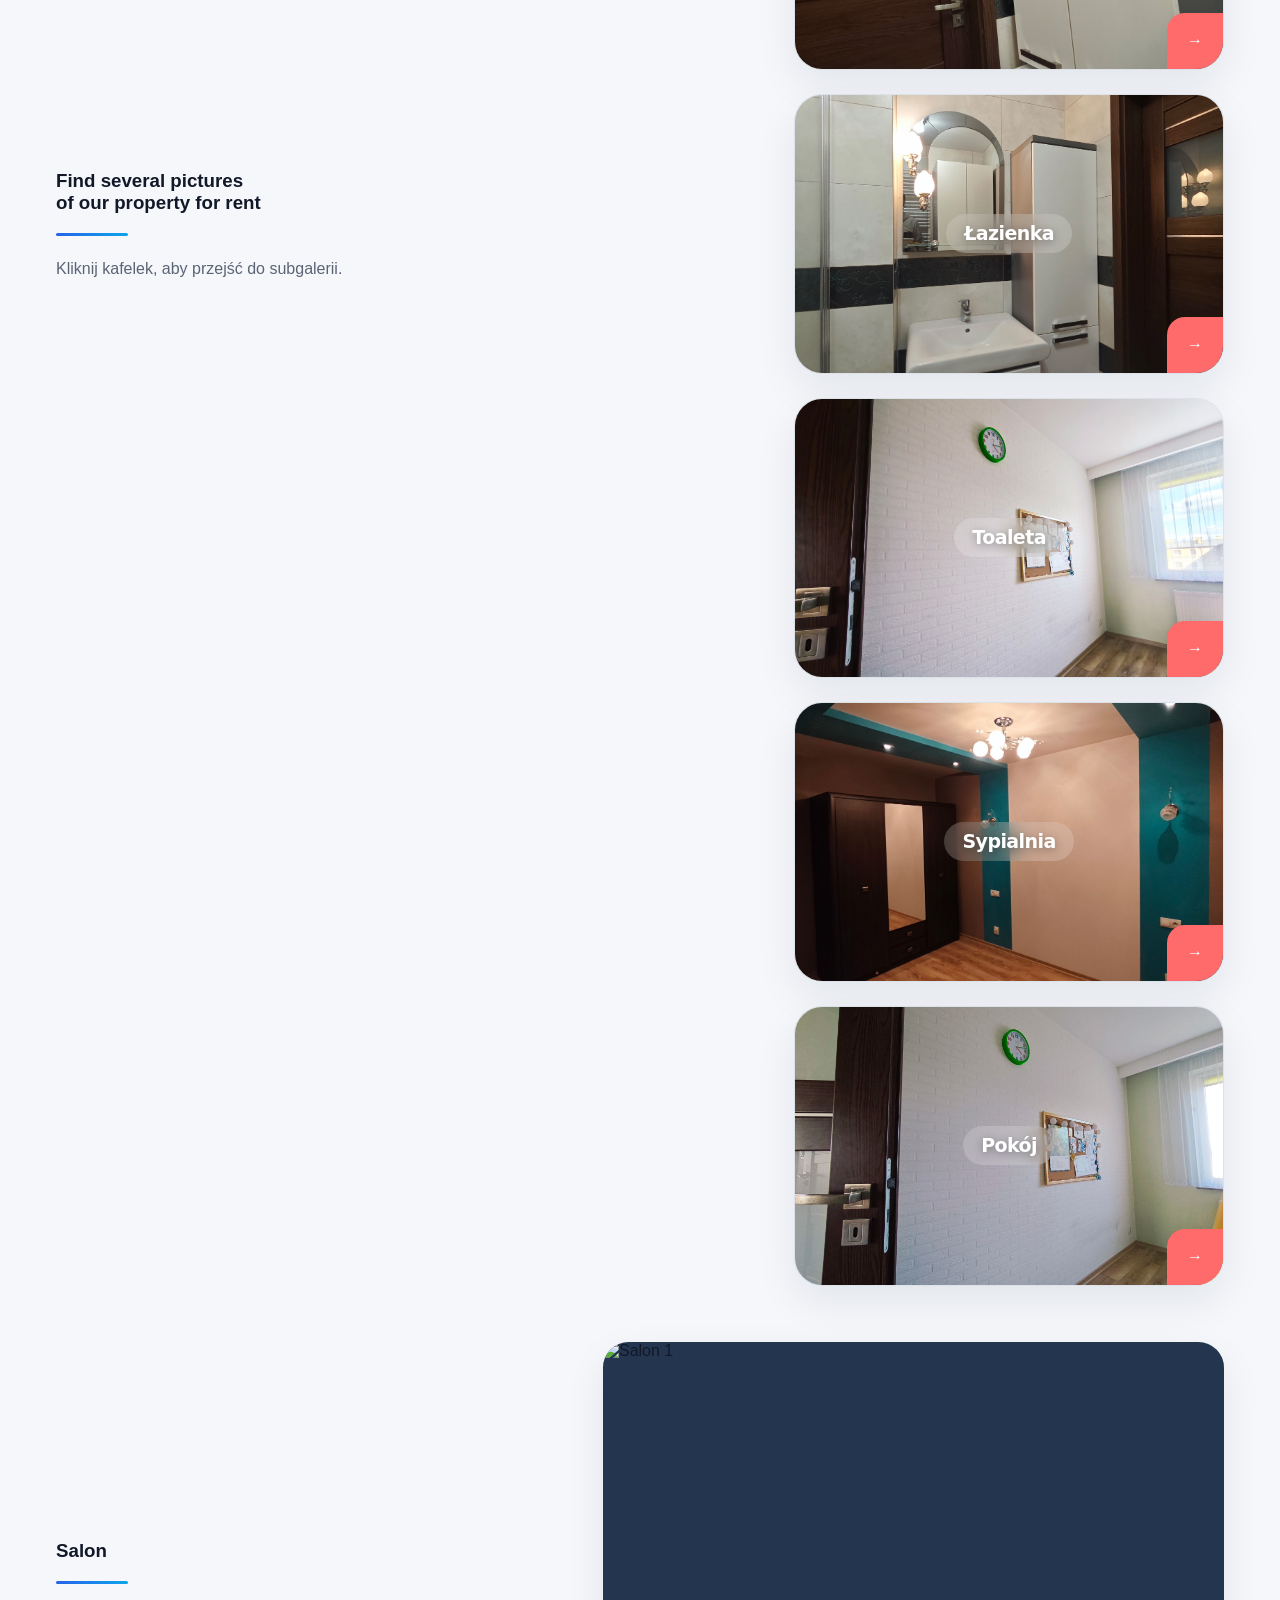
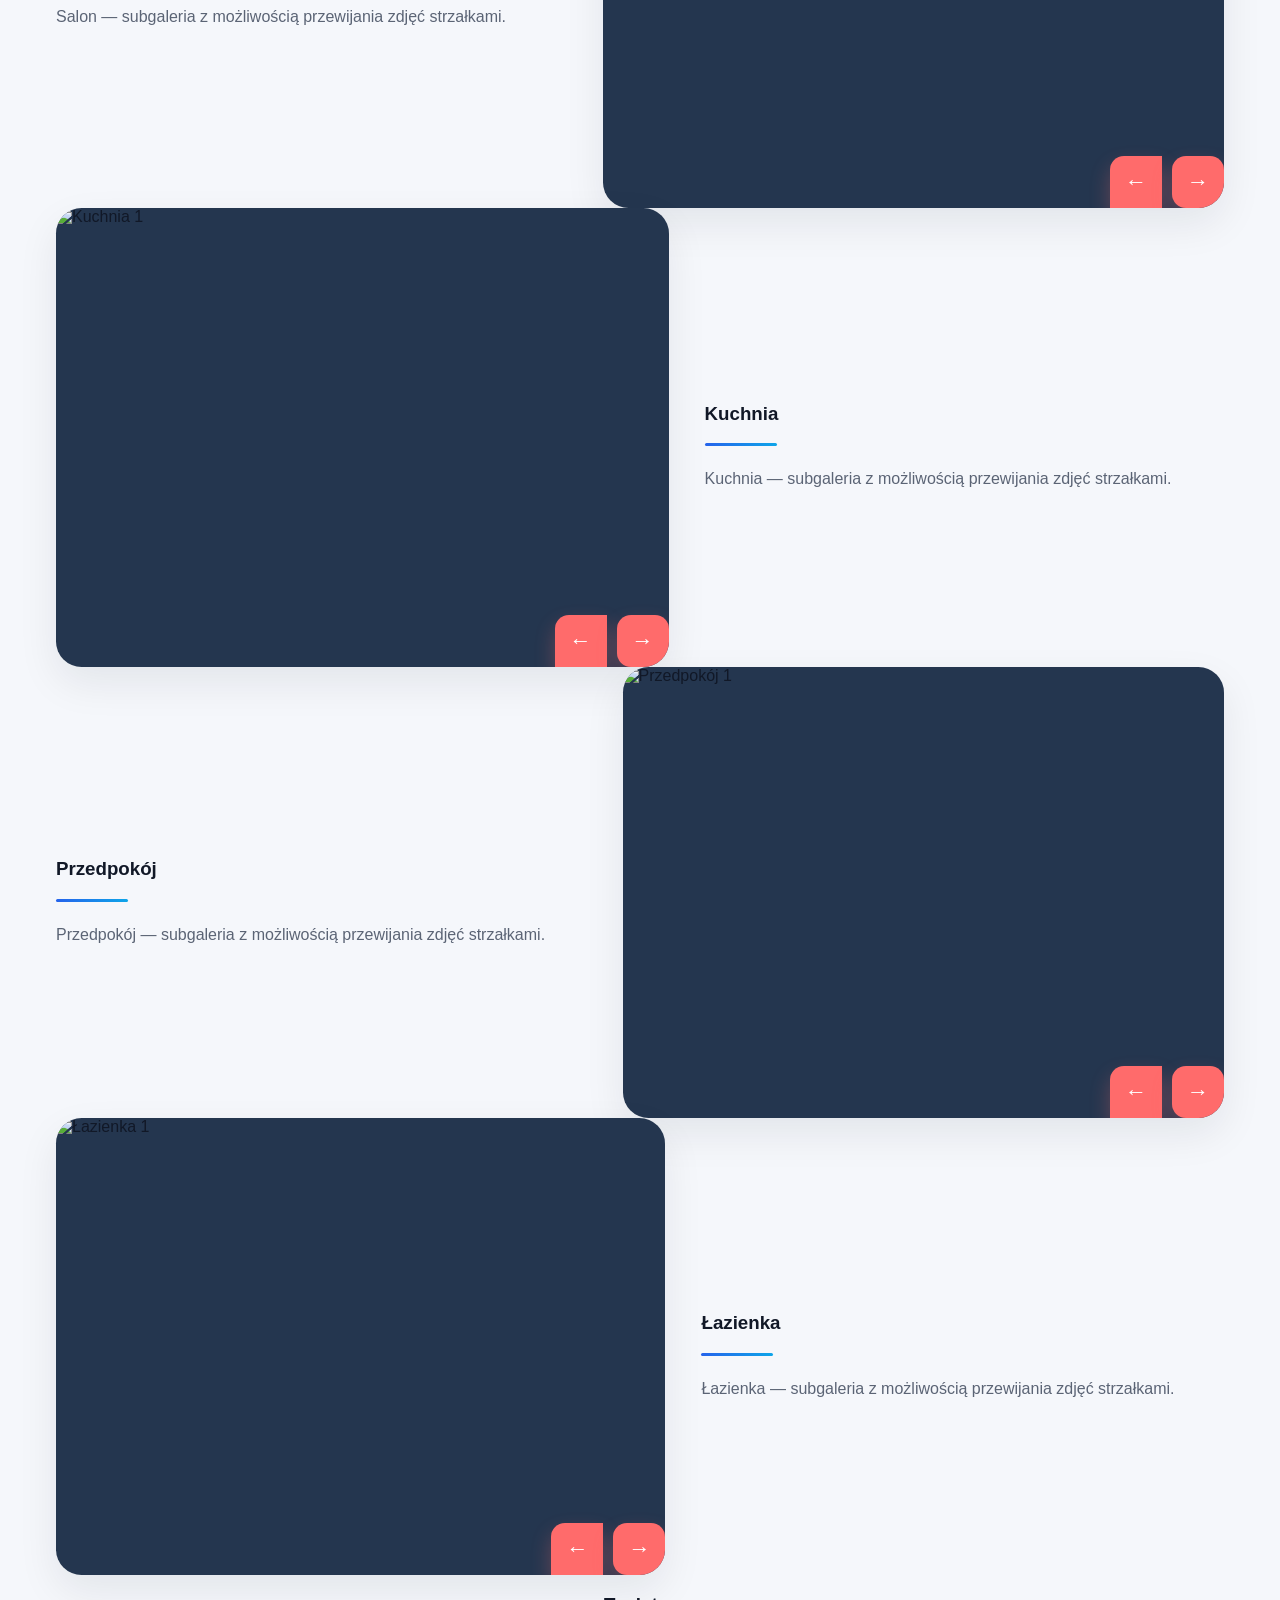
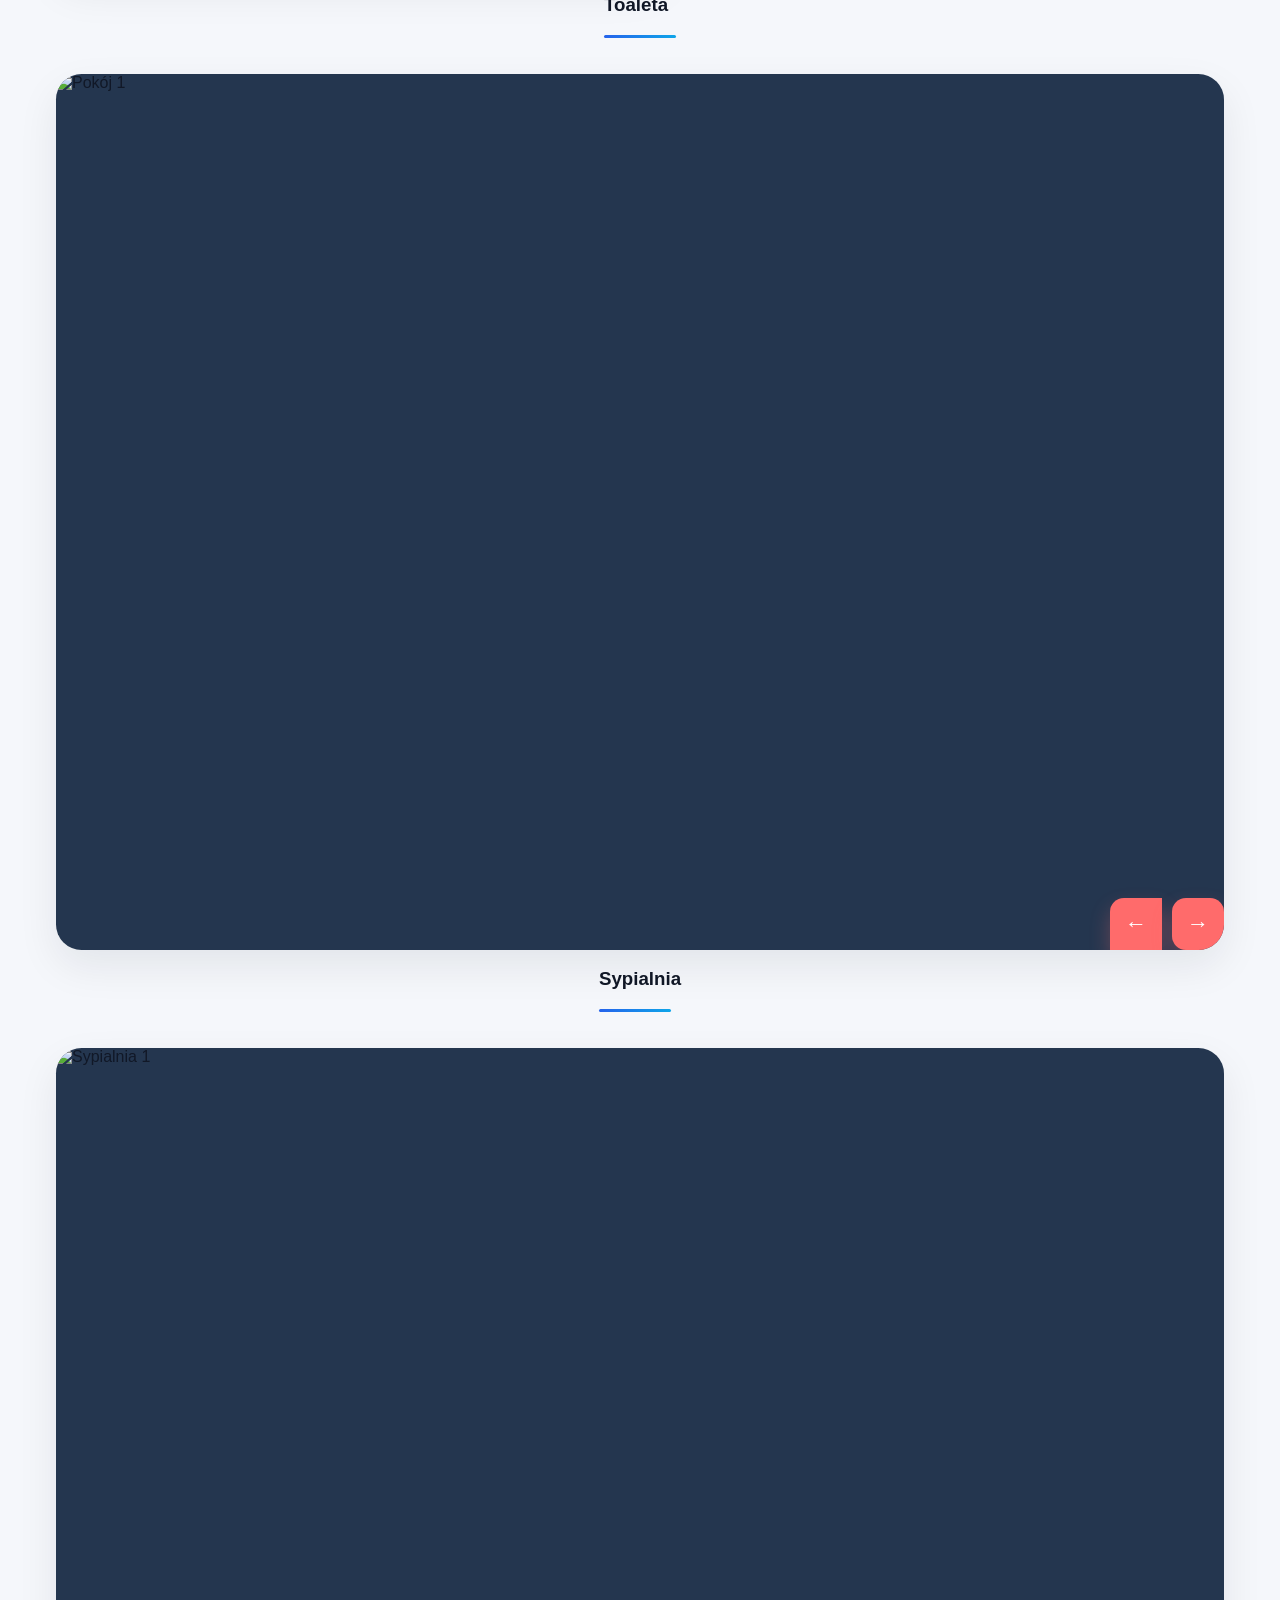
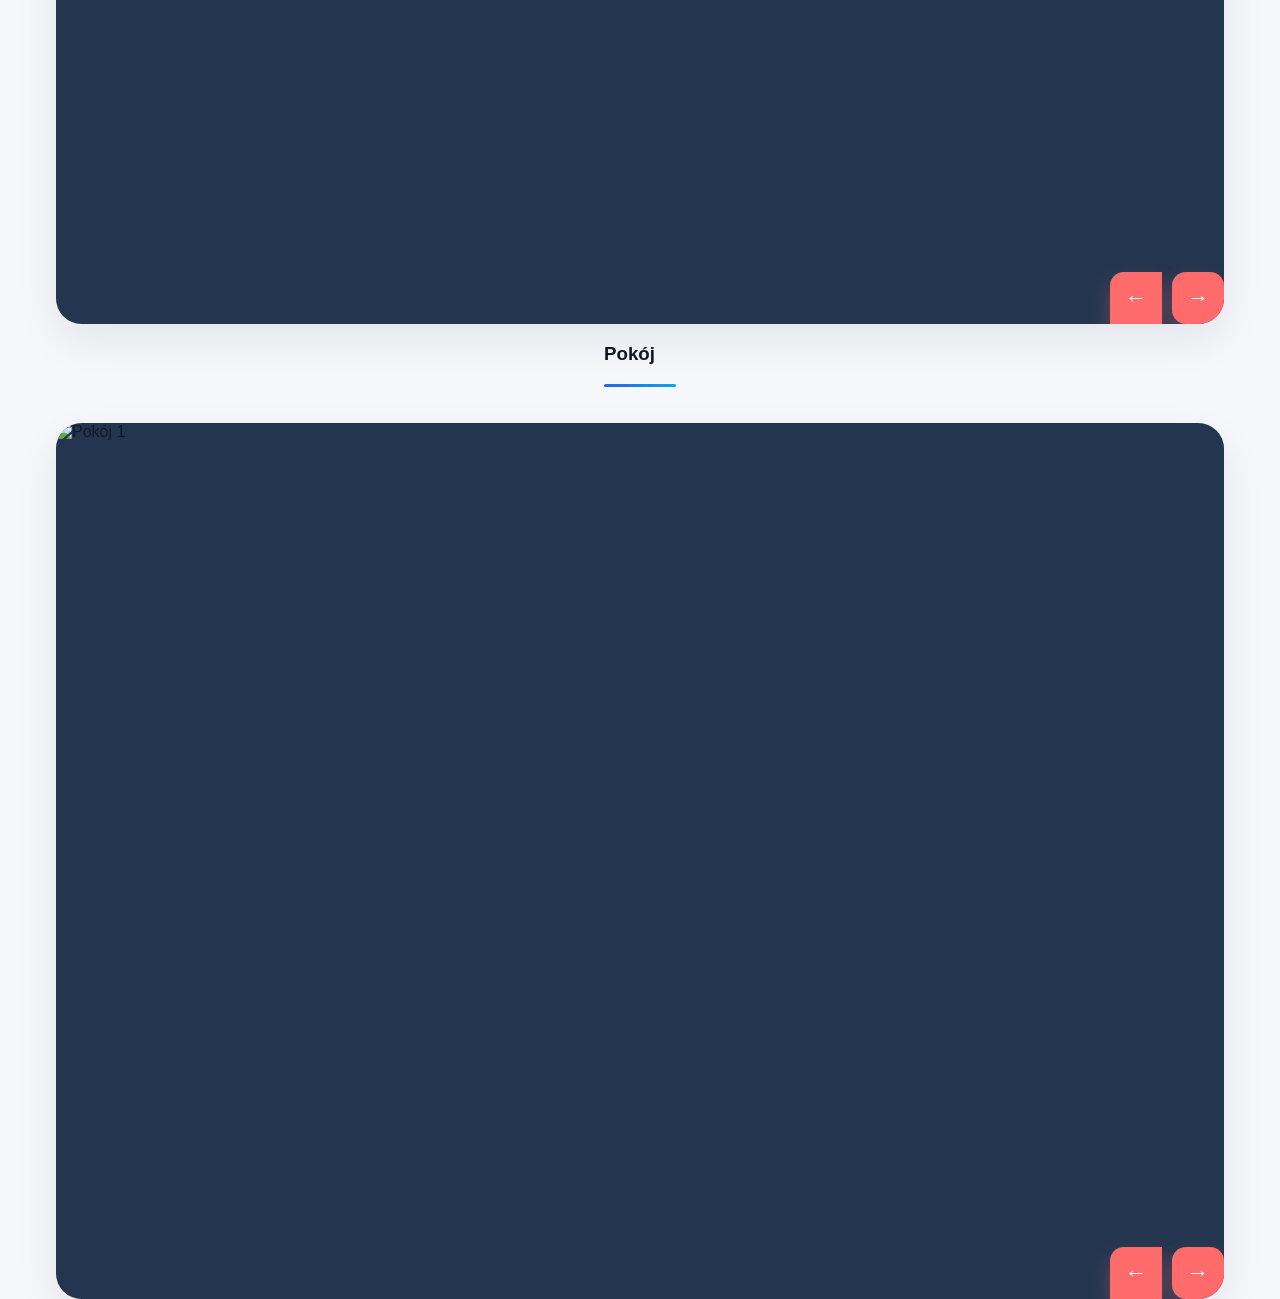
==== commit e1f49140: "Refactor room tile layout and update images Updated room tile styles and image sources for better re" ====
--- a/index.html
+++ b/index.html
@@ -40,14 +40,14 @@
     .opis-text{color:#5b6475;font-size:16px;line-height:1.9}
     .opis-text p{margin:0 0 16px}
 
-    .room-tiles{display:grid;grid-template-columns:repeat(3,1fr);gap:14px}
-    .room-image-1{background-image:url('images/IMG02657.JPG')}
-    .room-image-2{background-image:url('images/IMG02663.JPG')}
-    .room-image-3{background-image:url('images/IMG02688.JPG')}
-    .room-image-4{background-image:url('images/IMG_20260411_160649.jpg')}
-    .room-image-5{background-image:url('images/IMG_20260411_161208.jpg')}
-    .room-image-6{background-image:url('images/IMG02684.JPG')}
-    .room-image-7{background-image:url('images/IMG02700.JPG')}
+    .room-tiles{display:grid;grid-template-columns:repeat(auto-fit,minmax(220px,1fr));gap:clamp(12px,2vw,24px);width:100%;margin-top:clamp(18px,3vw,36px)}
+    .room-image-1{background-image:url('images/salon/salon-11.jpeg')}
+    .room-image-2{background-image:url('images/salon/salon-10.jpeg')}
+    .room-image-3{background-image:url('images/duza_lazienka/duza_lazienka-1.jpg')}
+    .room-image-4{background-image:url('images/duza_lazienka/duza_lazienka-4.jpg')}
+    .room-image-5{background-image:url('images/drugi_pokoj/maly_pokoj-1.jpg')}
+    .room-image-6{background-image:url('images/sypialnia/sypialnia-1.jpg')}
+    .room-image-7{background-image:url('images/drugi_pokoj/maly_pokoj-3.jpg')}
 
     .room-tile{position:relative;height:clamp(180px,22vw,280px);border-radius:28px;overflow:hidden;background:#eef4fb;box-shadow:0 16px 40px rgba(16,24,40,.08);border:1px solid rgba(17,24,39,.08);display:block}
     .room-image{position:absolute;inset:0;background-size:cover;background-position:center;transition:transform .35s ease}
@@ -102,27 +102,24 @@
 .opis-text ul{padding-left:22px;margin:10px 0 18px}
 .opis-text li{margin:6px 0}
 
-@media (max-width: 768px){
-  .room-tiles{grid-template-columns:1fr!important;display:grid!important;gap:14px}
+
   .room-tile{min-height:220px;display:block!important}
   .room-image{min-height:220px}
   .opis-grid{grid-template-columns:1fr!important;gap:16px}
   .wrap,.content-wrapper.w-container{padding-left:16px;padding-right:16px}
 }
 
-@media (max-width: 768px){
-  .opis-grid{grid-template-columns:1fr;gap:16px}
+
   .content-wrapper.w-container,.wrap{max-width:100%;padding-left:16px;padding-right:16px}
 }
 
-@media (max-width: 768px){
-  .flex,.room-pair{flex-direction:column!important;gap:20px}
+
   .room-slider,.room-text{flex:1 1 auto;max-width:none;width:100%}
   .room-mask{aspect-ratio:1.2/1}
   .wrap{padding:0 16px}
 }
 
-.hero-media{position:relative;min-height:520px;border-radius:32px;overflow:hidden;background:#e9eef5}.hero-media img{display:block;width:100%;height:100%;object-fit:cover}.hero-copy{min-width:0}@media (max-width:768px){.hero-grid{grid-template-columns:1fr;gap:24px}.hero-media{min-height:320px;border-radius:24px}}
+.hero-media{position:relative;min-height:520px;border-radius:32px;overflow:hidden;background:#e9eef5}.hero-media img{display:block;width:100%;height:100%;object-fit:cover}.hero-copy{min-width:0}.hero-media{min-height:320px;border-radius:24px}}
 
     #salon,#kuchnia,#przedpokoj,#lazienka,#toaleta,#sypialnia,#pokoj{margin-top:clamp(28px,5vw,72px)}
     
@@ -130,30 +127,48 @@
       .hero-copy{padding:40px 28px 36px;border-bottom-left-radius:0;border-bottom-right-radius:0}
       .hero-slider{min-height:340px}
     }
-    @media (max-width:768px){
-      .room-tiles{grid-template-columns:1fr!important}
+    
       .room-tile{min-height:220px}
       .opis-grid{grid-template-columns:1fr!important;gap:16px}
       .content-section .flex{flex-direction:column!important}
       .subgallery-slider,.intro-text-column{flex:1 1 auto!important;max-width:100%!important}
     }
     
-    .gallery-flex { display: flex; flex-wrap: wrap; gap: clamp(18px,3vw,40px); align-items: flex-start }
-    .gallery-flex > .intro-text-column { flex: 0 0 320px; max-width: 360px; min-width: 220px }
-    .gallery-flex > div[style*="flex:1"] { flex: 1 1 auto; min-width: 0; width: 100% }
-    .room-tiles { display: grid; grid-template-columns: repeat(auto-fit, minmax(220px, 1fr)); gap: clamp(12px,2vw,24px); width: 100%; margin-top: clamp(18px,3vw,36px) }
-
+    .gallery-flex{display:flex;flex-wrap:wrap;gap:clamp(18px,3vw,40px);align-items:flex-start}
+    .gallery-flex > .intro-text-column{flex:0 0 320px;max-width:360px;min-width:220px}
+    .gallery-flex > div[style*="flex:1"]{flex:1 1 auto;min-width:0;width:100%}
+    .gallery-flex .room-tiles{width:100%}
+    .content-section .flex{display:flex;gap:clamp(24px,4vw,56px);align-items:center;flex-wrap:nowrap}
+    .subgallery-slider{flex:0 0 62%;max-width:62%;min-width:0;align-self:stretch}
+    .room-text,.intro-text-column{flex:0 0 38%;max-width:38%;min-width:0;align-self:center}
+    .subgallery-stage{position:relative;overflow:hidden;border-radius:clamp(14px,2vw,28px);background:#24364f;aspect-ratio:4/3;box-shadow:0 16px 40px rgba(16,24,40,.08);width:100%}
+    .subslide{position:absolute;inset:0;opacity:0;transition:opacity .45s ease}
+    .subslide.active{opacity:1}
+    .subslide img{width:100%;height:100%;object-fit:cover;display:block}
+    .sub-controls{position:absolute;right:0;bottom:0;display:flex;z-index:3}
+    .sub-btn{width:52px;height:52px;background:var(--accent,#ff6b6b);color:#fff;display:grid;place-items:center;font-size:22px;cursor:pointer}
+    .sub-btn:first-child{border-radius:14px 0 0 0}
+    @media (min-width: 1440px){.wrap{max-width:1320px}.hero-grid{min-height:clamp(500px,42vw,760px)}.section{padding:clamp(48px,4.5vw,110px) 0}.room-tiles{grid-template-columns:repeat(auto-fit,minmax(240px,1fr))}}
+    @media (min-width: 1920px){.wrap{max-width:1480px}.hero-grid{min-height:clamp(560px,38vw,840px)}.opis-grid{grid-template-columns:clamp(240px,18vw,360px) minmax(0,1fr)}.room-tiles{grid-template-columns:repeat(auto-fit,minmax(240px,1fr))}}
+    
     @media (max-width: 900px){
+      .hero-grid{grid-template-columns:1fr;min-height:auto;gap:24px}
+      .hero-slider{min-height:340px}
+      .opis-grid{grid-template-columns:1fr;gap:16px}
       .gallery-flex{flex-direction:column!important;gap:16px!important}
       .gallery-flex > .intro-text-column{flex:1 1 auto;max-width:100%;min-width:0;order:0}
       .gallery-flex > div[style*="flex:1"]{flex:1 1 auto;max-width:100%;width:100%;min-width:0;order:1}
       .room-tiles{grid-template-columns:1fr!important}
       .room-tile{height:220px!important}
       .content-section .flex{flex-direction:column!important;align-items:stretch!important;flex-wrap:nowrap!important}
-      .subgallery-slider,.room-text,.intro-text-column{flex:1 1 auto!important;max-width:100%!important;width:100%}
-      .room-text,.intro-text-column{order:0;margin-bottom:12px}
-      .subgallery-slider{order:1}
+      .room-text,.intro-text-column{order:0;flex:1 1 auto!important;max-width:100%!important;width:100%}
+      .subgallery-slider{order:1;flex:1 1 auto!important;max-width:100%!important;width:100%}
       .subgallery-stage{width:100%;min-height:280px}
+    }
+    @media (max-width: 768px){
+      .room-tiles{grid-template-columns:1fr!important}
+      .room-tile{height:220px!important}
+      .subgallery-stage{min-height:240px}
     }
 
     </style>
@@ -254,10 +269,16 @@
     </section>
 
 
+    
+            <div>
+              <h2>Discover the apartment where you’ll find everything you need</h2>
+              <div class="underline"></div>
+            </div>
+
 
     <section class="section" id="galeria-pomieszczen" style="margin-bottom:56px">
       <div class="wrap">
-        <div class="flex gallery-flex" style="align-items:start;gap:22px">
+        <div class="flex" style="align-items:start;gap:22px">
           <div class="intro-text-column" style="padding-top:4px">
             <h3 class="h3-small">Find several pictures<br>of our property for rent</h3>
             <div class="underline"></div>
@@ -449,35 +470,17 @@
 
 <script>
 (function(){
-  const overlay = document.getElementById('lightboxOverlay');
-  const img = document.getElementById('lightboxImage');
-  const closeBtn = document.getElementById('lightboxClose');
-  const candidates = [...document.querySelectorAll('.slide img, .subslide img, .room-image')];
-  function open(src, alt){
-    img.src = src;
-    img.alt = alt || '';
-    overlay.style.display = 'flex';
-    document.body.style.overflow = 'hidden';
-    history.pushState({lb:true}, '', '#photo');
-  }
-  function close(){
-    overlay.style.display = 'none';
-    document.body.style.overflow = '';
-    img.src = '';
-    if(location.hash === '#photo') history.back();
-  }
-  candidates.forEach(el => {
-    el.style.cursor = 'zoom-in';
-    el.addEventListener('click', e => {
-      e.preventDefault();
-      const src = el.currentSrc || el.src || el.style.backgroundImage.replace(/^url\(["']?/, '').replace(/["']?\)$/, '');
-      open(src, el.alt || 'photo');
-    });
-  });
-  closeBtn.addEventListener('click', close);
-  overlay.addEventListener('click', e => { if (e.target === overlay) close(); });
-  window.addEventListener('keydown', e => { if (e.key === 'Escape' && overlay.style.display === 'flex') close(); });
-  window.addEventListener('popstate', () => { if (overlay.style.display === 'flex') close(); });
+  const overlay=document.getElementById('lightboxOverlay');
+  const img=document.getElementById('lightboxImage');
+  const closeBtn=document.getElementById('lightboxClose');
+  const candidates=[...document.querySelectorAll('.slide img,.subslide img,.room-image')];
+  function open(src,alt){img.src=src;img.alt=alt||'';overlay.style.display='flex';document.body.style.overflow='hidden';history.pushState({lb:true},'', '#photo');}
+  function close(){overlay.style.display='none';document.body.style.overflow='';img.src='';if(location.hash==='#photo') history.back();}
+  candidates.forEach(el=>{el.style.cursor='zoom-in';el.addEventListener('click',e=>{e.preventDefault();const src=el.currentSrc||el.src||el.style.backgroundImage.replace(/^url\(["']?/, '').replace(/["']?\)$/,'');open(src,el.alt||'photo');});});
+  closeBtn.addEventListener('click',close);
+  overlay.addEventListener('click',e=>{if(e.target===overlay) close();});
+  window.addEventListener('keydown',e=>{if(e.key==='Escape'&&overlay.style.display==='flex') close();});
+  window.addEventListener('popstate',()=>{if(overlay.style.display==='flex') close();});
 })();
 </script>
 
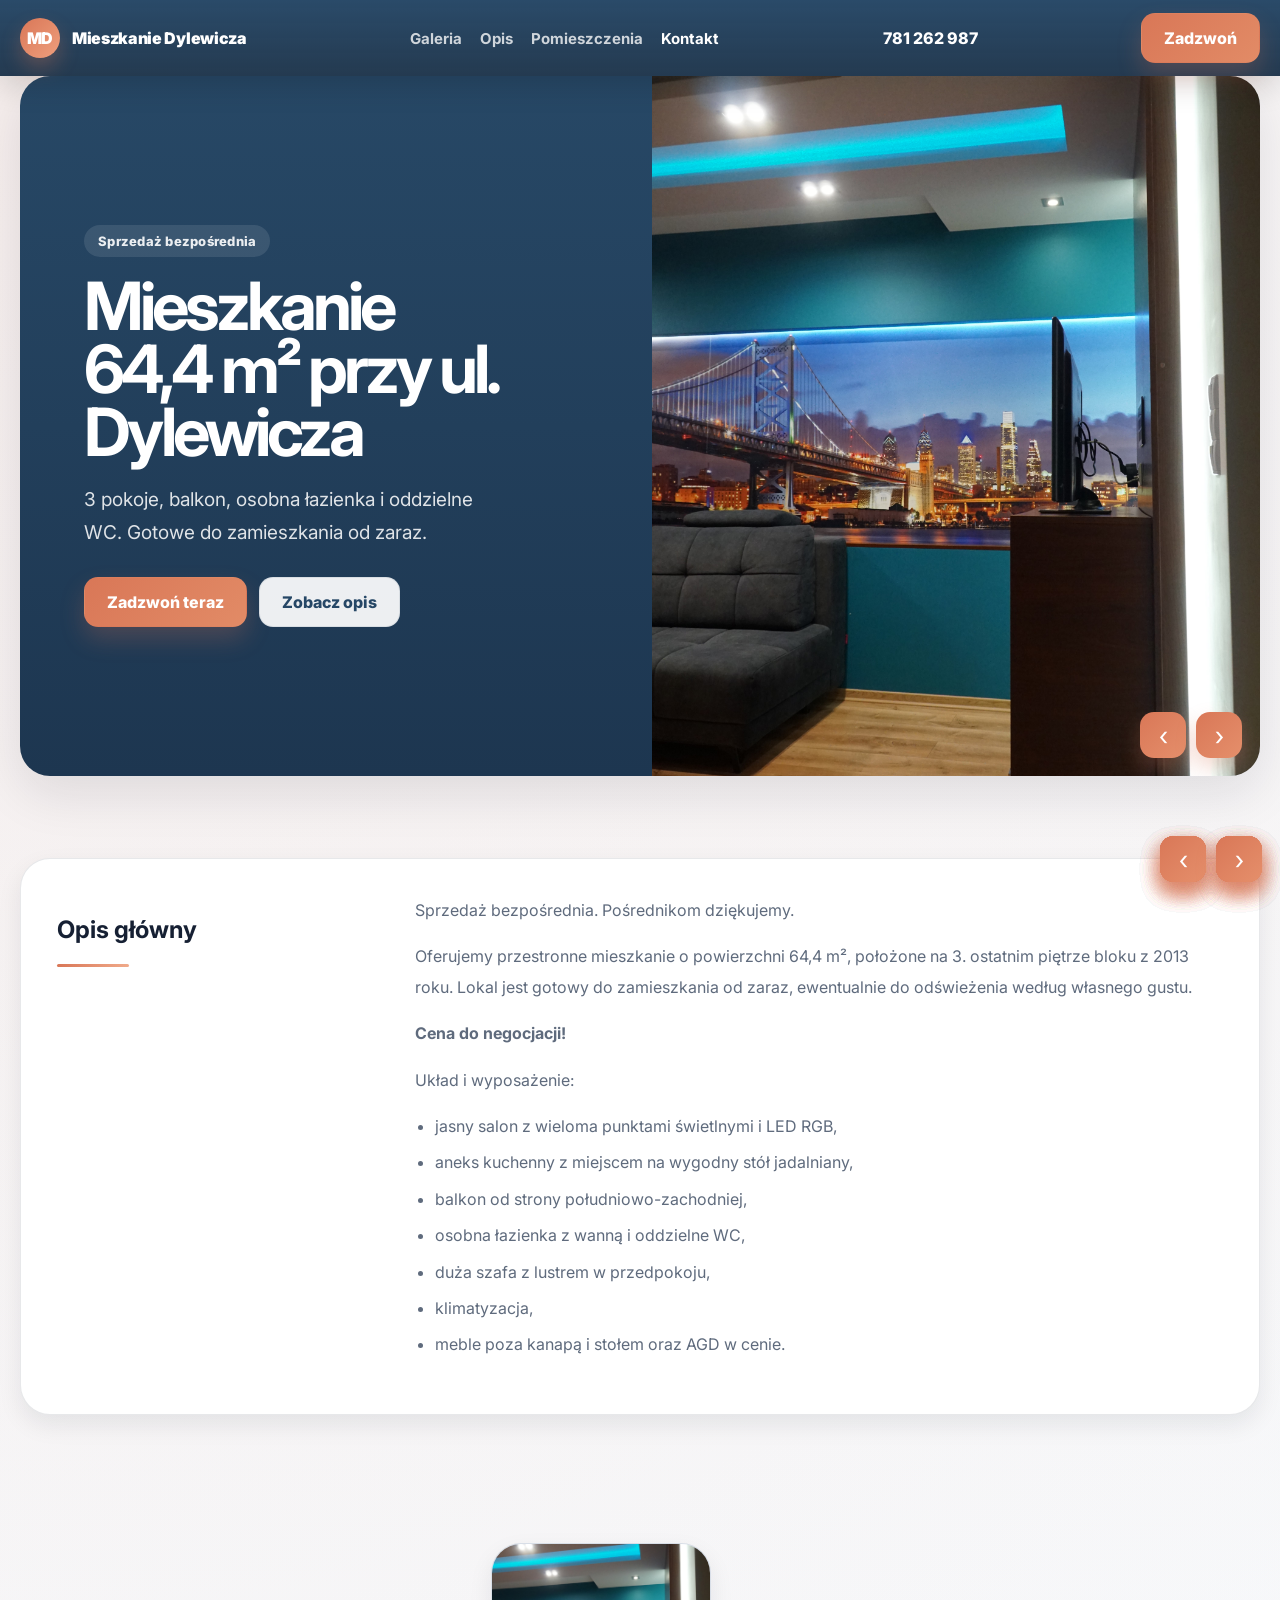
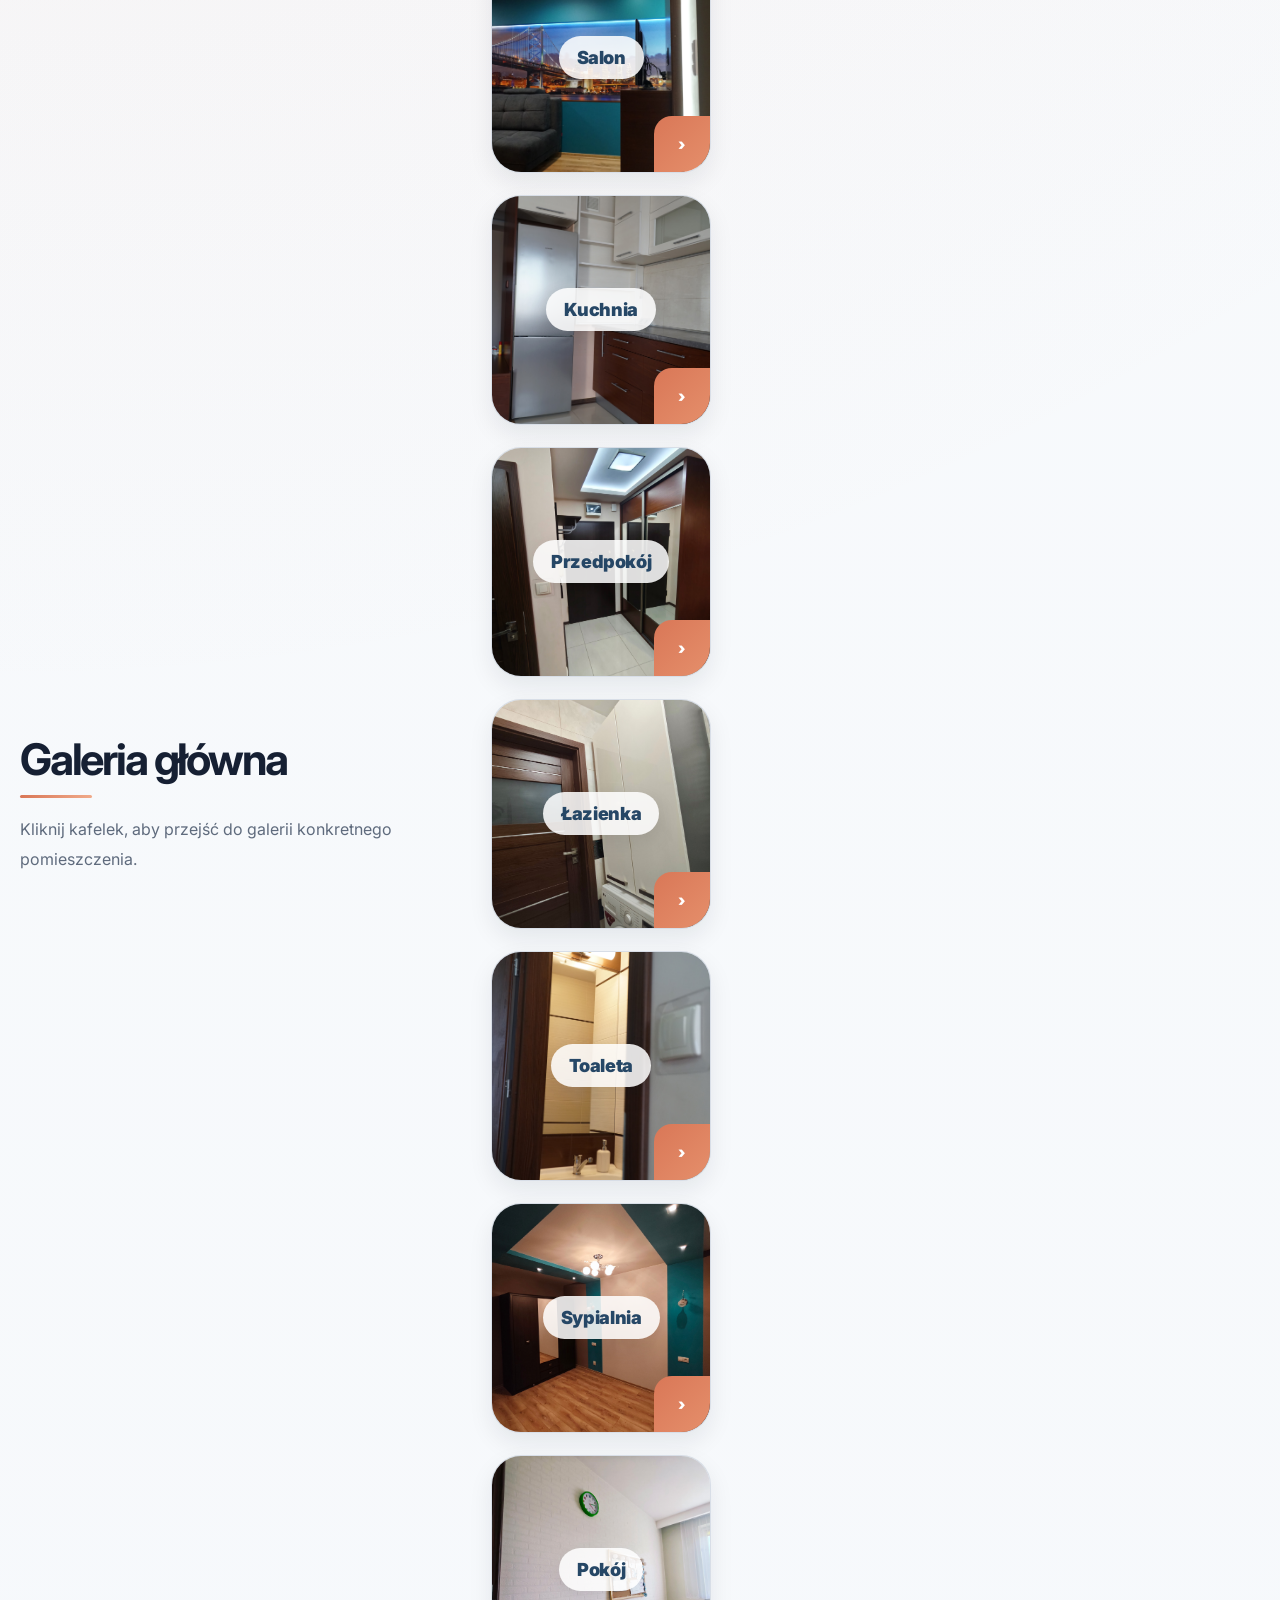
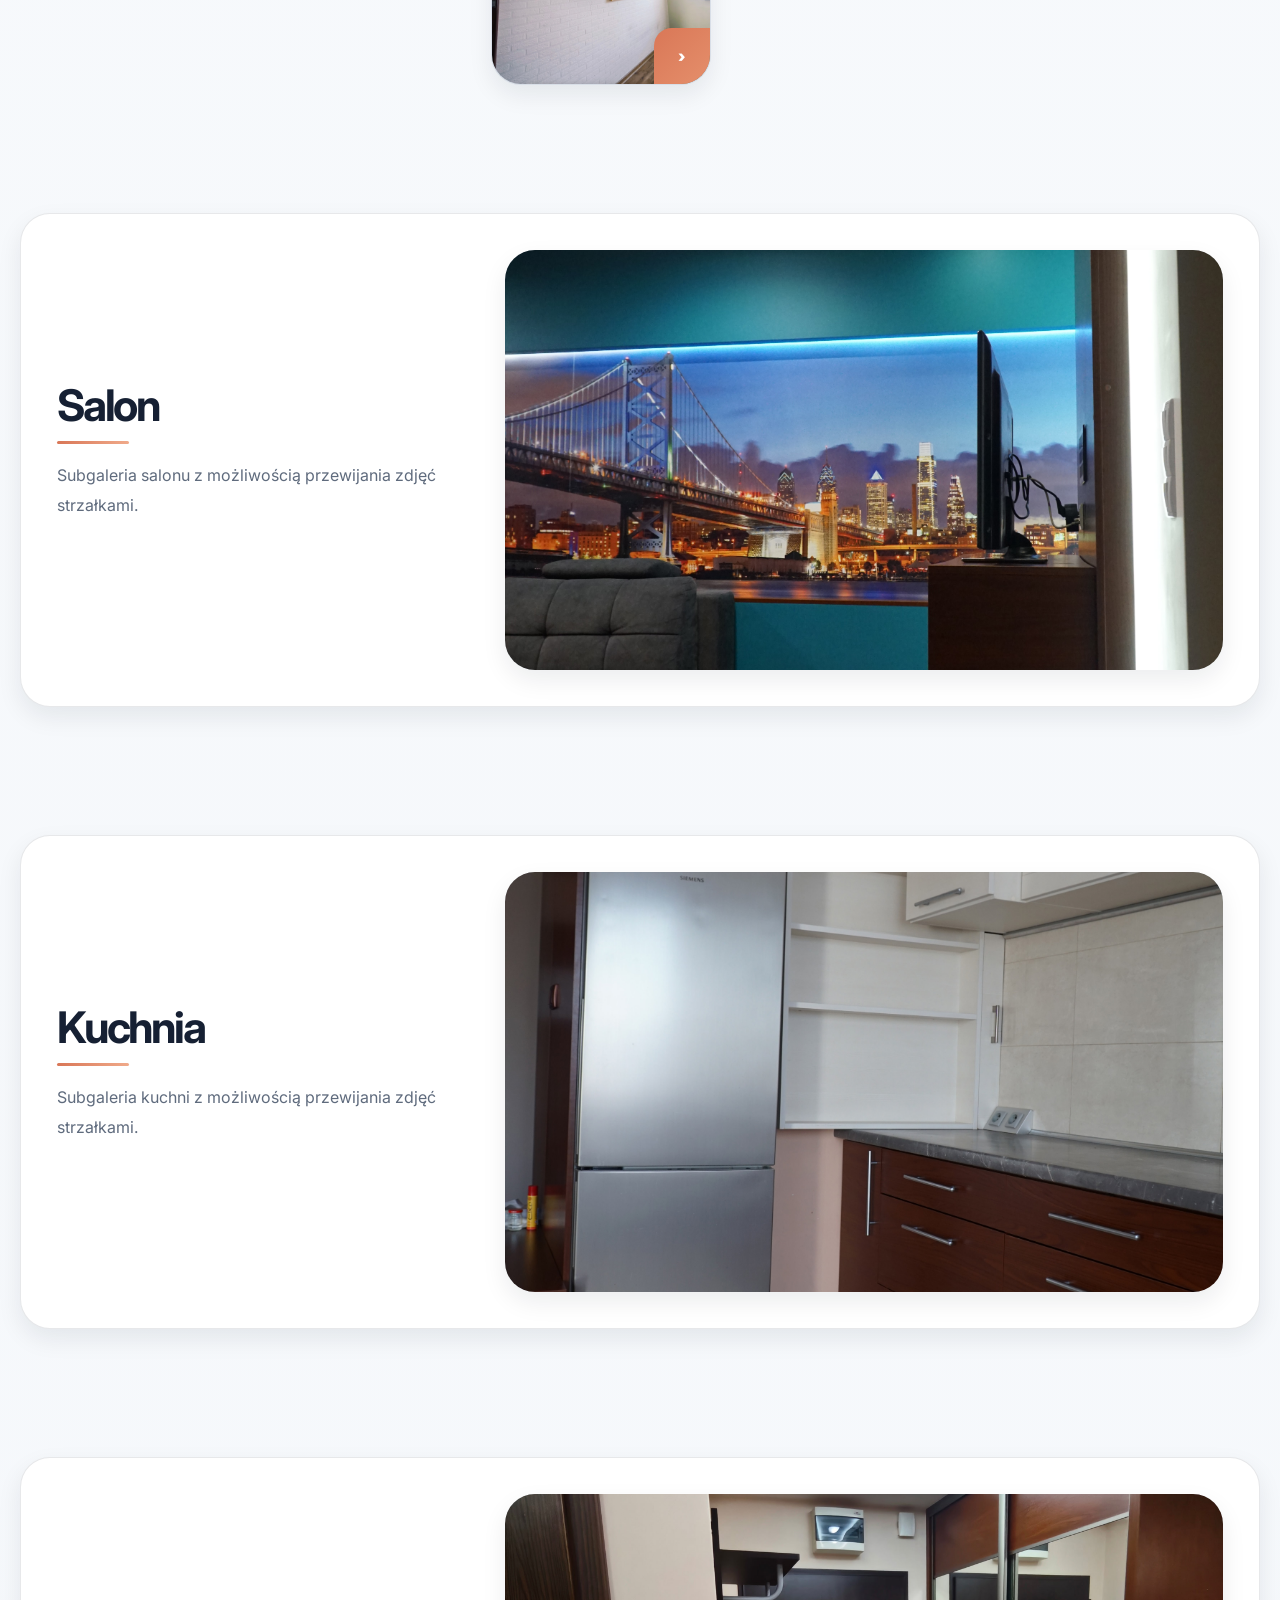
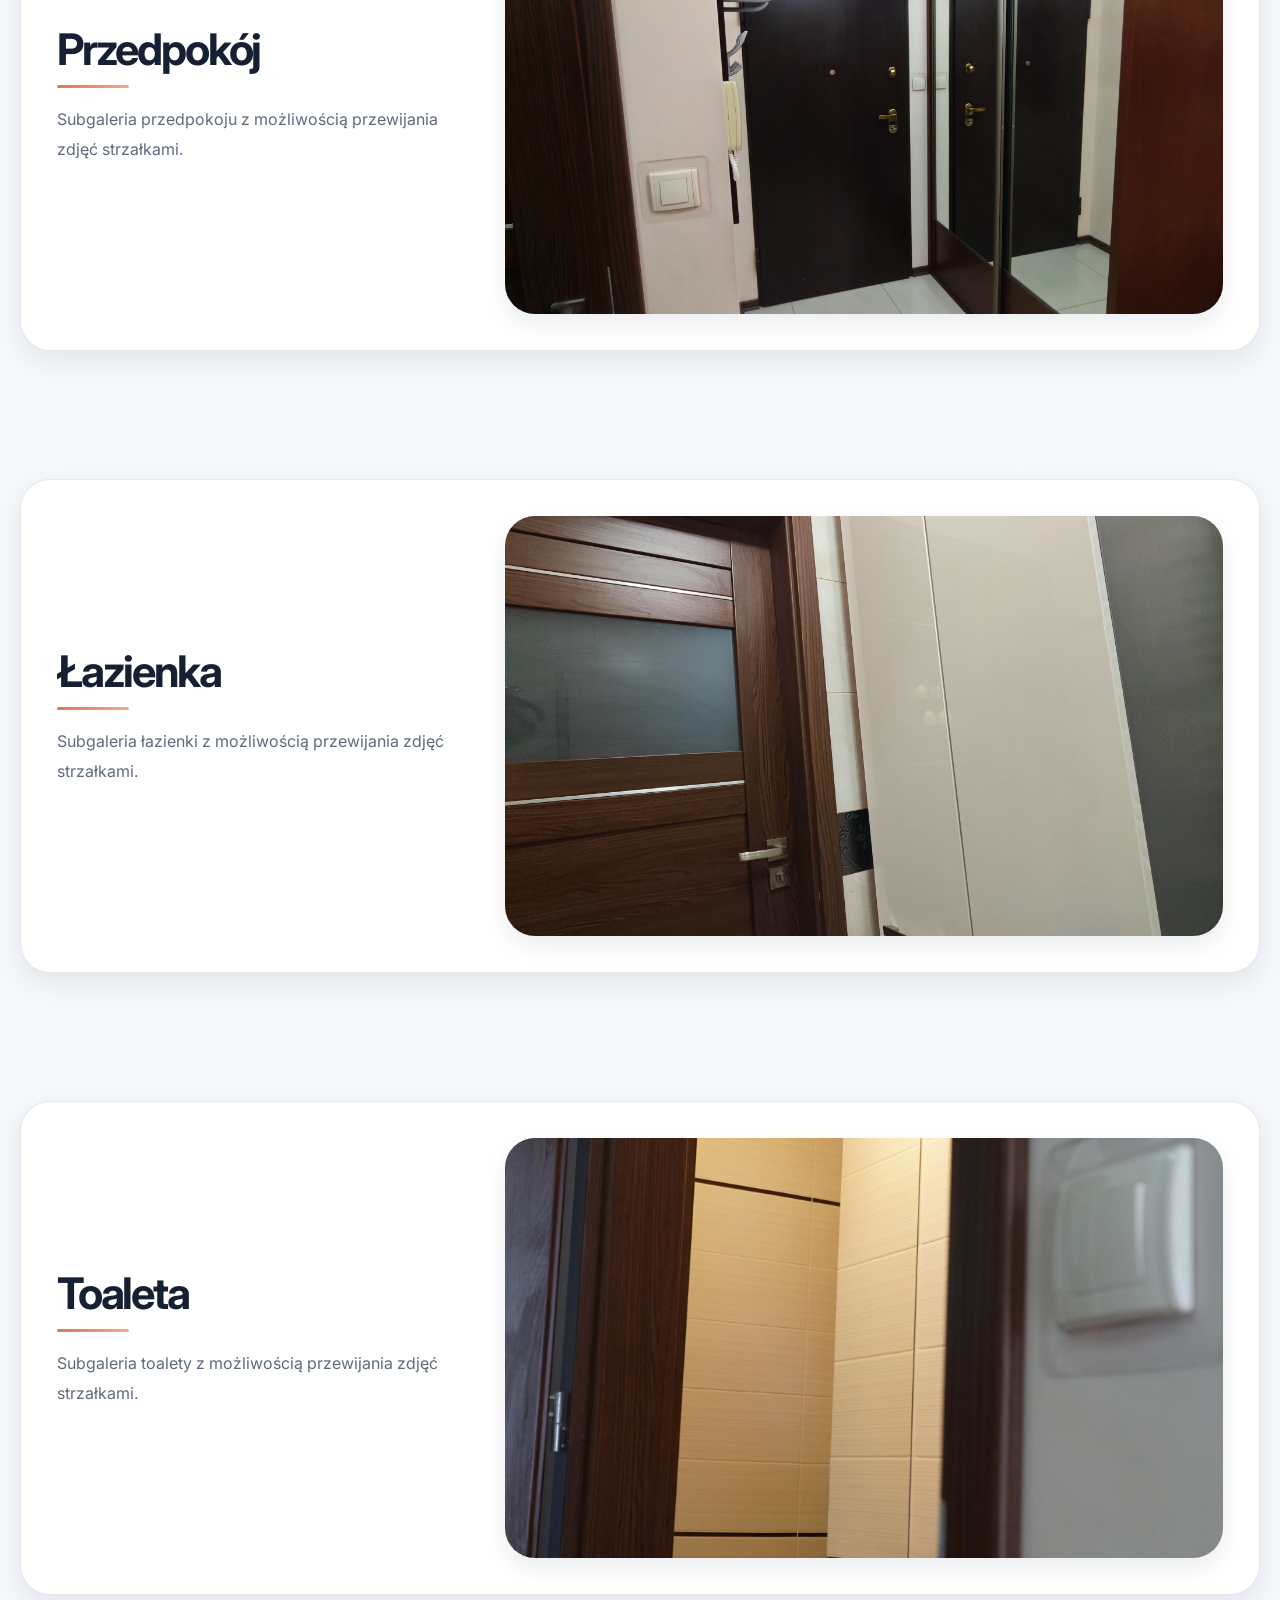
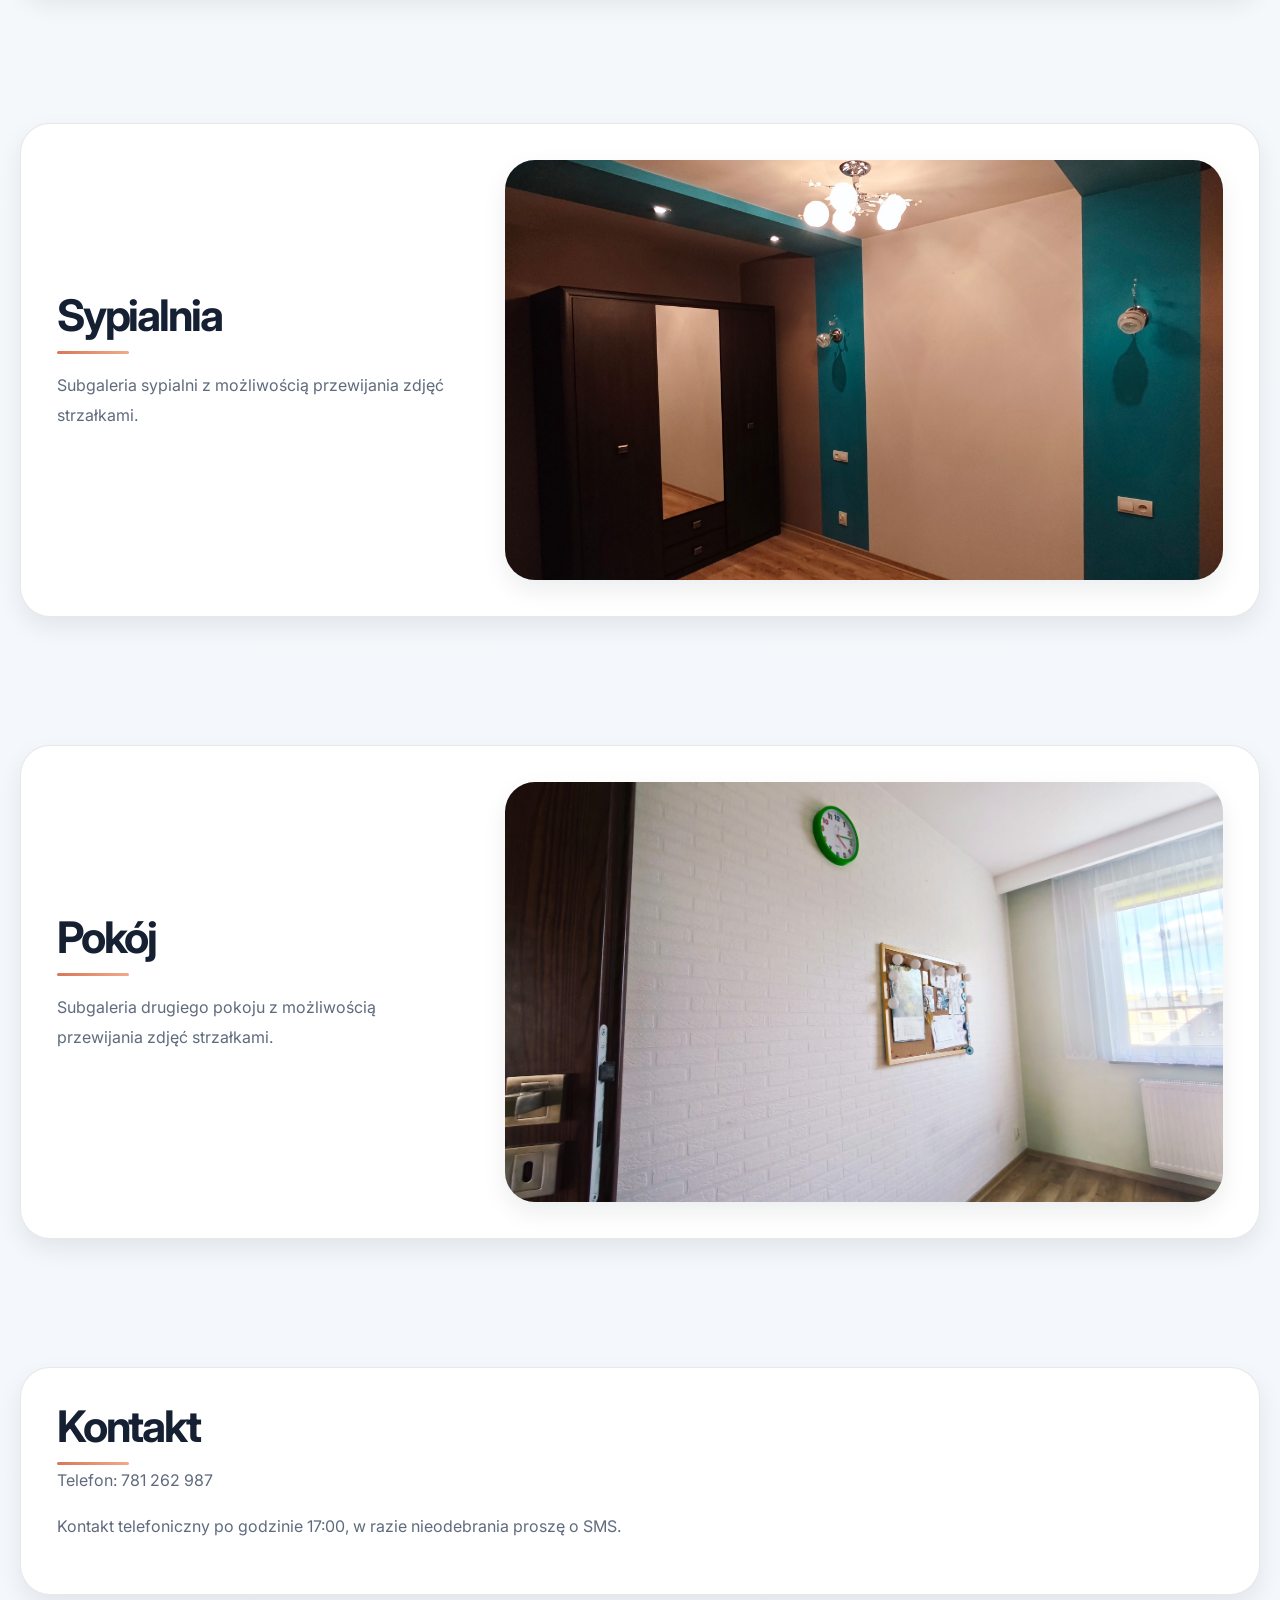
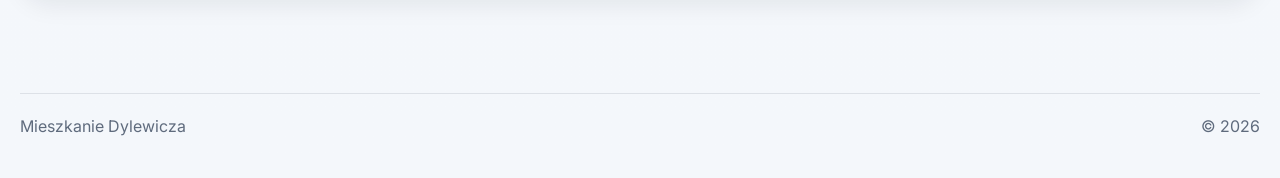
==== commit 6a5328bc: "Addint new structure" ====
--- a/index.html
+++ b/index.html
@@ -1,186 +1,27 @@
-<!DOCTYPE html>
+<!doctype html>
 <html lang="pl">
 <head>
   <meta charset="UTF-8" />
   <meta name="viewport" content="width=device-width, initial-scale=1.0" />
-  <meta name="color-scheme" content="light dark" />
-  <title>Mieszkanie 64,4 m² – Dylewicza, Siedlce</title>
-  <style>
-    :root{--nav:#314563;--nav2:#2a3c57;--accent:#ff6b6b;--text:#f6f8fb;--muted:rgba(246,248,251,.82);--max:1220px;--radius:28px}
-    *{box-sizing:border-box} html{scroll-behavior:smooth} body{margin:0;font-family:Inter,Arial,sans-serif;background:#f5f7fb;color:#111827;overflow-x:hidden}
-    a{text-decoration:none;color:inherit} img{display:block;width:100%;height:auto} button,input{font:inherit}
-    .wrap{width:min(var(--max),calc(100% - 28px));margin:0 auto}
-    .topbar{position:sticky;top:0;z-index:50;background:linear-gradient(180deg,var(--nav) 0%,var(--nav2) 100%);color:var(--text);box-shadow:0 8px 24px rgba(0,0,0,.12)}
-    .topbar-inner{min-height:74px;display:flex;align-items:center;gap:18px;justify-content:space-between}
-    .brand{display:flex;align-items:center;gap:12px;font-weight:900;letter-spacing:-.02em}
-    .brand-mark{width:38px;height:38px;border:2px solid rgba(255,255,255,.22);border-radius:999px;display:grid;place-items:center;color:#ff7b7b;font-weight:900}
-    .menu{display:flex;align-items:center;gap:18px;flex-wrap:wrap;justify-content:center;font-size:15px;font-weight:700;color:var(--muted)}
-    .menu a:hover,.menu a.active{color:#fff}
-    .phone-pill{display:inline-flex;align-items:center;gap:8px;color:#ff8d8d;font-weight:900;white-space:nowrap}
-    .book-btn{background:var(--accent);color:#fff;padding:14px 22px;border-radius:14px;font-weight:900;box-shadow:0 10px 20px rgba(255,107,107,.24)}
-    .hero{padding:0 0 18px}
-    .hero-grid{display:grid;grid-template-columns:1.02fr .98fr;gap:0;min-height:clamp(420px,55vw,680px);width:100%}
-    .hero-copy{position:relative;background:var(--nav);color:var(--text);padding:76px 68px 58px;border-bottom-left-radius:var(--radius);display:flex;flex-direction:column;justify-content:center;overflow:hidden}
-    .eyebrow{font-size:14px;font-weight:800;color:rgba(255,255,255,.85);margin-bottom:18px}
-    h1{margin:0;font-size:clamp(38px,5.4vw,64px);line-height:.96;letter-spacing:-.06em;max-width:8ch}
-    .lead{margin:18px 0 0;font-size:18px;line-height:1.65;color:rgba(246,248,251,.88);max-width:26ch}
-    .hero-slider{position:relative;overflow:hidden;background:#24364f;min-height:100%;height:100%}
-    .slides{position:relative;width:100%;height:100%}
-    .slide{position:absolute;inset:0;opacity:0;transition:opacity .7s ease}
-    .slide.active{opacity:1}
-    .slide img{width:100%;height:100%;object-fit:cover}
-    .hero-arrows{position:absolute;right:22px;bottom:18px;display:flex;gap:10px;z-index:2}
-    .arrow{width:44px;height:44px;border-radius:14px;background:var(--accent);color:#fff;display:grid;place-items:center;font-size:26px;font-weight:800;cursor:pointer;box-shadow:0 10px 20px rgba(255,107,107,.3)}
-    .mobile-cta{display:none}
-    .opis{padding:26px 0 14px}
-    .opis-card{background:#fff;border-radius:24px;border:1px solid rgba(17,24,39,.08);box-shadow:0 20px 60px rgba(16,24,40,.08);padding:32px 34px}
-    .opis-grid{display:grid;grid-template-columns:1.05fr 1.55fr;gap:18px;align-items:start}
-    .opis h2{margin:0;font-size:clamp(26px,3vw,42px);line-height:1.02;letter-spacing:-.05em;max-width:9ch}
-    .underline{width:72px;height:3px;border-radius:999px;background:linear-gradient(90deg,#2563eb 0%,#0ea5e9 100%);margin-top:14px}
-    .opis-text{color:#5b6475;font-size:16px;line-height:1.9}
-    .opis-text p{margin:0 0 16px}
-
-    .room-tiles{display:grid;grid-template-columns:repeat(auto-fit,minmax(220px,1fr));gap:clamp(12px,2vw,24px);width:100%;margin-top:clamp(18px,3vw,36px)}
-    .room-image-1{background-image:url('images/salon/salon-11.jpeg')}
-    .room-image-2{background-image:url('images/salon/salon-10.jpeg')}
-    .room-image-3{background-image:url('images/duza_lazienka/duza_lazienka-1.jpg')}
-    .room-image-4{background-image:url('images/duza_lazienka/duza_lazienka-4.jpg')}
-    .room-image-5{background-image:url('images/drugi_pokoj/maly_pokoj-1.jpg')}
-    .room-image-6{background-image:url('images/sypialnia/sypialnia-1.jpg')}
-    .room-image-7{background-image:url('images/drugi_pokoj/maly_pokoj-3.jpg')}
-
-    .room-tile{position:relative;height:clamp(180px,22vw,280px);border-radius:28px;overflow:hidden;background:#eef4fb;box-shadow:0 16px 40px rgba(16,24,40,.08);border:1px solid rgba(17,24,39,.08);display:block}
-    .room-image{position:absolute;inset:0;background-size:cover;background-position:center;transition:transform .35s ease}
-    .room-tile:hover .room-image{transform:scale(1.03)}
-    .tile-overlay{position:absolute;inset:0;display:flex;align-items:center;justify-content:center;pointer-events:none}
-    .tile-label{display:inline-block !important;padding:0 !important;margin:0 !important;border:0 !important;border-radius:0 !important;background:none !important;color:#fff !important;box-shadow:none !important;outline:none !important;font-weight:900;letter-spacing:-.02em;font-size:18px;text-shadow:0 2px 10px rgba(0,0,0,.35);-webkit-text-fill-color:#fff}
-    .tile-arrow{position:absolute;right:0;bottom:0;width:56px;height:56px;border-radius:18px 0 0 0;display:grid;place-items:center;background:var(--accent);box-shadow:0 10px 24px rgba(16,24,40,.12);color:#fff;font-weight:900}
-
-    .room-tile .tile-label{display:inline-flex !important;align-items:center;justify-content:center;padding:10px 18px !important;margin:0 !important;border:0 !important;border-radius:999px !important;background:rgba(255,255,255,.16) !important;backdrop-filter:blur(12px);-webkit-backdrop-filter:blur(12px);color:#fff !important;box-shadow:0 8px 24px rgba(0,0,0,.12);outline:none !important;font-family:Inter, Manrope, system-ui, -apple-system, BlinkMacSystemFont, "Segoe UI", sans-serif !important;font-weight:700;letter-spacing:-.03em;font-size:19px;line-height:1;text-rendering:optimizeLegibility;text-shadow:0 2px 10px rgba(0,0,0,.35);-webkit-text-fill-color:#fff}
-
-    .subgallery-slider{position:relative;display:grid;grid-template-columns:1fr;gap:14px;flex:1;min-width:0}
-    .subgallery-stage{position:relative;overflow:hidden;border-radius:28px;background:#24364f;min-height:420px;box-shadow:0 16px 40px rgba(16,24,40,.08);aspect-ratio:4/3}
-    .subslide{position:absolute;inset:0;opacity:0;transition:opacity .45s ease}
-    .subslide.active{opacity:1}
-    .subslide img{width:100%;height:100%;object-fit:cover;display:block}.subgallery-stage .subslide{inset:0}.subgallery-stage .subslide img{max-width:100%}
-    .sub-controls{position:absolute;right:18px;bottom:18px;display:flex;gap:10px;z-index:2}
-    .sub-btn{width:44px;height:44px;border-radius:14px;background:var(--accent);color:#fff;display:grid;place-items:center;font-size:26px;font-weight:800;cursor:pointer;box-shadow:0 10px 20px rgba(255,107,107,.3)}
-
-    .subgallery-slider{position:relative;display:grid;grid-template-columns:1fr;gap:14px}
-    .subgallery-stage{position:relative;overflow:hidden;border-radius:28px;background:#24364f;min-height:420px;box-shadow:0 16px 40px rgba(16,24,40,.08);aspect-ratio:4/3}
-    .subslide{position:absolute;inset:0;opacity:0;transition:opacity .45s ease}
-    .subslide.active{opacity:1}
-    .subslide img{width:100%;height:100%;object-fit:cover;display:block}.subgallery-stage .subslide{inset:0}.subgallery-stage .subslide img{max-width:100%}
-    .sub-controls{position:absolute;right:18px;bottom:18px;display:flex;gap:10px;z-index:2}
-    .sub-btn{width:44px;height:44px;border-radius:14px;background:var(--accent);color:#fff;display:grid;place-items:center;font-size:26px;font-weight:800;cursor:pointer;box-shadow:0 10px 20px rgba(255,107,107,.3)}
-    .tile-overlay{position:absolute;inset:0;display:flex;align-items:center;justify-content:center;pointer-events:none}
-    .tile-label{display:inline-flex;padding:11px 16px;border-radius:999px;background:rgba(255,255,255,.9);color:#0f172a;font-weight:900;letter-spacing:-.02em}
-    @media (max-width: 980px){.topbar-inner{gap:12px;flex-wrap:wrap;padding:12px 0}.menu{display:none}.book-btn{margin-left:auto}.hero-grid,.opis-grid{grid-template-columns:1fr}.hero-copy{min-height:360px;border-bottom-left-radius:0;border-bottom-right-radius:var(--radius);padding:48px 24px}.hero-slider{min-height:420px}.mobile-cta{display:inline-flex}.hero-arrows{right:14px;bottom:14px}.opis-card{padding:24px}.opis-grid{gap:14px}.photo-grid{grid-template-columns:1fr 1fr}.photo.wide,.photo.tall,.photo.small{grid-column:auto}.room-tiles{grid-template-columns:1fr;gap:14px}.room-tile{min-height:230px}}
-    @media (max-width: 640px){.wrap{width:min(var(--max),calc(100% - 18px))}.topbar-inner{min-height:66px}.brand{font-size:14px}.book-btn{padding:12px 16px;border-radius:12px}.hero-copy{padding:36px 18px 28px;min-height:320px}.lead{font-size:16px;max-width:unset}.hero-slider{min-height:320px}.phone-pill{display:none}.opis{padding-top:14px}.opis-card{padding:22px 18px;border-radius:20px}.photo-grid{grid-template-columns:1fr}.photo.wide,.photo.tall,.photo.small{grid-column:auto}.room-tiles{grid-template-columns:1fr}.room-tile{min-height:220px}}
-  
-.wrap{width:100%;max-width:1200px;margin:0 auto;padding:0 24px;box-sizing:border-box}
-.content-wrapper.w-container{width:100%;max-width:1200px;margin:0 auto;box-sizing:border-box}
-.flex{display:flex;gap:48px;align-items:center}
-.room-pair{display:flex;gap:48px;align-items:center;flex-wrap:nowrap}
-.room-pair:nth-of-type(even){flex-direction:row-reverse}
-.room-slider{flex:0 0 56%;max-width:56%;position:relative;min-width:0}
-.room-text{flex:0 0 44%;max-width:44%;min-width:0}
-.room-mask{position:relative;overflow:hidden;border-radius:26px;aspect-ratio:1.35/1;background:#f3f4f6}
-.room-mask .w-slide{position:absolute;inset:0;opacity:0;transition:opacity .45s ease}
-.room-mask .w-slide.active{opacity:1}
-.room-mask img{width:100%;height:100%;object-fit:cover;display:block}
-.corner-link-top,.corner-link-bottom{position:absolute;right:0;width:54px;height:54px;background:#ff6b6b;color:#fff;display:grid;place-items:center;z-index:3;cursor:pointer}
-.corner-link-top{bottom:54px;border-radius:16px 0 0 0}
-.corner-link-bottom{bottom:0;border-radius:0 0 0 16px}
-.description-box{max-width:760px;line-height:1.9}
-.description-box ul{padding-left:22px}
-.description-box li{margin:6px 0}
-.room-tile .tile-label{display:inline-flex!important;align-items:center;justify-content:center;padding:10px 18px!important;border-radius:999px!important;background:rgba(255,255,255,.18)!important;backdrop-filter:blur(12px);-webkit-backdrop-filter:blur(12px);color:#fff!important;box-shadow:0 8px 24px rgba(0,0,0,.12);font-family:Inter, Manrope, system-ui, -apple-system, BlinkMacSystemFont, "Segoe UI", sans-serif!important;font-weight:700;font-size:19px;letter-spacing:-.03em}
-
-.opis-grid{display:grid;grid-template-columns:280px 1fr;gap:40px;align-items:start;max-width:1100px}
-.opis-text{line-height:1.9;color:#2f3747}
-.opis-text ul{padding-left:22px;margin:10px 0 18px}
-.opis-text li{margin:6px 0}
-
-
-  .room-tile{min-height:220px;display:block!important}
-  .room-image{min-height:220px}
-  .opis-grid{grid-template-columns:1fr!important;gap:16px}
-  .wrap,.content-wrapper.w-container{padding-left:16px;padding-right:16px}
-}
-
-
-  .content-wrapper.w-container,.wrap{max-width:100%;padding-left:16px;padding-right:16px}
-}
-
-
-  .room-slider,.room-text{flex:1 1 auto;max-width:none;width:100%}
-  .room-mask{aspect-ratio:1.2/1}
-  .wrap{padding:0 16px}
-}
-
-.hero-media{position:relative;min-height:520px;border-radius:32px;overflow:hidden;background:#e9eef5}.hero-media img{display:block;width:100%;height:100%;object-fit:cover}.hero-copy{min-width:0}.hero-media{min-height:320px;border-radius:24px}}
-
-    #salon,#kuchnia,#przedpokoj,#lazienka,#toaleta,#sypialnia,#pokoj{margin-top:clamp(28px,5vw,72px)}
-    
-    
-      .hero-copy{padding:40px 28px 36px;border-bottom-left-radius:0;border-bottom-right-radius:0}
-      .hero-slider{min-height:340px}
-    }
-    
-      .room-tile{min-height:220px}
-      .opis-grid{grid-template-columns:1fr!important;gap:16px}
-      .content-section .flex{flex-direction:column!important}
-      .subgallery-slider,.intro-text-column{flex:1 1 auto!important;max-width:100%!important}
-    }
-    
-    .gallery-flex{display:flex;flex-wrap:wrap;gap:clamp(18px,3vw,40px);align-items:flex-start}
-    .gallery-flex > .intro-text-column{flex:0 0 320px;max-width:360px;min-width:220px}
-    .gallery-flex > div[style*="flex:1"]{flex:1 1 auto;min-width:0;width:100%}
-    .gallery-flex .room-tiles{width:100%}
-    .content-section .flex{display:flex;gap:clamp(24px,4vw,56px);align-items:center;flex-wrap:nowrap}
-    .subgallery-slider{flex:0 0 62%;max-width:62%;min-width:0;align-self:stretch}
-    .room-text,.intro-text-column{flex:0 0 38%;max-width:38%;min-width:0;align-self:center}
-    .subgallery-stage{position:relative;overflow:hidden;border-radius:clamp(14px,2vw,28px);background:#24364f;aspect-ratio:4/3;box-shadow:0 16px 40px rgba(16,24,40,.08);width:100%}
-    .subslide{position:absolute;inset:0;opacity:0;transition:opacity .45s ease}
-    .subslide.active{opacity:1}
-    .subslide img{width:100%;height:100%;object-fit:cover;display:block}
-    .sub-controls{position:absolute;right:0;bottom:0;display:flex;z-index:3}
-    .sub-btn{width:52px;height:52px;background:var(--accent,#ff6b6b);color:#fff;display:grid;place-items:center;font-size:22px;cursor:pointer}
-    .sub-btn:first-child{border-radius:14px 0 0 0}
-    @media (min-width: 1440px){.wrap{max-width:1320px}.hero-grid{min-height:clamp(500px,42vw,760px)}.section{padding:clamp(48px,4.5vw,110px) 0}.room-tiles{grid-template-columns:repeat(auto-fit,minmax(240px,1fr))}}
-    @media (min-width: 1920px){.wrap{max-width:1480px}.hero-grid{min-height:clamp(560px,38vw,840px)}.opis-grid{grid-template-columns:clamp(240px,18vw,360px) minmax(0,1fr)}.room-tiles{grid-template-columns:repeat(auto-fit,minmax(240px,1fr))}}
-    
-    @media (max-width: 900px){
-      .hero-grid{grid-template-columns:1fr;min-height:auto;gap:24px}
-      .hero-slider{min-height:340px}
-      .opis-grid{grid-template-columns:1fr;gap:16px}
-      .gallery-flex{flex-direction:column!important;gap:16px!important}
-      .gallery-flex > .intro-text-column{flex:1 1 auto;max-width:100%;min-width:0;order:0}
-      .gallery-flex > div[style*="flex:1"]{flex:1 1 auto;max-width:100%;width:100%;min-width:0;order:1}
-      .room-tiles{grid-template-columns:1fr!important}
-      .room-tile{height:220px!important}
-      .content-section .flex{flex-direction:column!important;align-items:stretch!important;flex-wrap:nowrap!important}
-      .room-text,.intro-text-column{order:0;flex:1 1 auto!important;max-width:100%!important;width:100%}
-      .subgallery-slider{order:1;flex:1 1 auto!important;max-width:100%!important;width:100%}
-      .subgallery-stage{width:100%;min-height:280px}
-    }
-    @media (max-width: 768px){
-      .room-tiles{grid-template-columns:1fr!important}
-      .room-tile{height:220px!important}
-      .subgallery-stage{min-height:240px}
-    }
-
-    </style>
+  <meta name="color-scheme" content="light" />
+  <title>Mieszkanie 64,4 m² Dylewicza, Siedlce</title>
+  <meta name="description" content="Mieszkanie 64,4 m² przy ul. Dylewicza w Siedlcach. 3 pokoje, balkon, osobna łazienka i oddzielne WC." />
+  <link rel="preconnect" href="https://fonts.googleapis.com">
+  <link rel="preconnect" href="https://fonts.gstatic.com" crossorigin>
+  <link href="https://fonts.googleapis.com/css2?family=Inter:wght@400;500;600;700;800;900&display=swap" rel="stylesheet">
+  <link rel="stylesheet" href="assets/css/style.css" />
 </head>
 <body>
   <header class="topbar">
     <div class="wrap topbar-inner">
-      <a class="brand" href="#top"><span class="brand-mark">◌</span><span>Mieszkanie Dylewicza</span></a>
+      <a class="brand" href="#top">
+        <span class="brand-mark">MD</span>
+        <span>Mieszkanie Dylewicza</span>
+      </a>
       <nav class="menu" aria-label="Główne menu">
-        <a href="#galeria" class="active">Galeria</a>
+        <a href="#galeria">Galeria</a>
         <a href="#opis">Opis</a>
-        <a href="#lokalizacja">Lokalizacja</a>
+        <a href="#galeria-pomieszczen">Pomieszczenia</a>
         <a href="#kontakt">Kontakt</a>
       </nav>
       <a class="phone-pill" href="tel:+48781262987">781 262 987</a>
@@ -189,186 +30,164 @@
   </header>
 
   <main id="top">
-    <section class="hero">
+    <section class="hero section">
       <div class="wrap hero-grid">
         <div class="hero-copy">
           <div class="eyebrow">Sprzedaż bezpośrednia</div>
           <h1>Mieszkanie 64,4 m² przy ul. Dylewicza</h1>
           <p class="lead">3 pokoje, balkon, osobna łazienka i oddzielne WC. Gotowe do zamieszkania od zaraz.</p>
-          <div style="margin-top:28px;display:flex;gap:12px;flex-wrap:wrap">
-            <a class="book-btn mobile-cta" href="tel:+48781262987">781 262 987</a>
-            <a class="book-btn" style="background:#fff;color:#24364f" href="https://www.otodom.pl/pl/oferta/mieszkanie-64-4-m-w-spokojnej-okolicy-dylewicza-pkp-siedlce-zachodnie-ID4ATvS" target="_blank" rel="noopener noreferrer">OTODOM</a>
-          </div>
-        </div>
-        <div class="hero-slider" id="galleryHero">
+          <div class="hero-actions">
+            <a class="cta-btn" href="tel:+48781262987">Zadzwoń teraz</a>
+            <a class="ghost-btn" href="#opis">Zobacz opis</a>
+          </div>
+        </div>
+        <div class="hero-slider" id="galeria">
           <div class="slides">
-            <div class="slide active"><img src="images/IMG02657.JPG" alt="Salon"></div>
-            <div class="slide"><img src="images/IMG02663.JPG" alt="Kuchnia"></div>
-            <div class="slide"><img src="images/IMG02684.JPG" alt="Sypialnia"></div>
-            <div class="slide"><img src="images/IMG_20260411_160649.jpg" alt="Łazienka"></div>
-            <div class="slide"><img src="images/IMG_20260411_181457.jpg" alt="Balkon"></div>
+            <div class="slide active"><img src="images/salon/salon-11.jpeg" alt="Salon"></div>
+            <div class="slide"><img src="images/kuchnia/kuchnia-1.jpeg" alt="Kuchnia"></div>
+            <div class="slide"><img src="images/sypialnia/sypialnia-1.jpg" alt="Sypialnia"></div>
+            <div class="slide"><img src="images/duza_lazienka/duza_lazienka-1.jpg" alt="Łazienka"></div>
+            <div class="slide"><img src="images/przedpokój/przedpokoj-1.jpg" alt="Przedpokój"></div>
           </div>
           <div class="hero-arrows">
-            <div class="arrow" id="prevSlide">←</div>
-            <div class="arrow" id="nextSlide">→</div>
-          </div>
-        </div>
-      </div>
-    </section>
-
-    <section class="opis" id="opis">
-      <div class="wrap">
-        <div class="opis-card">
-          <div class="opis-grid">
-            <div>
-              <h2>Opis</h2>
-              <div class="underline"></div>
-            </div>
-            <div class="opis-text">
-          <p><b>Sprzedaż bezpośrednia. Pośrednikom dziękujemy.</b></p>
-          <p>Oferuję przestronne mieszkanie o powierzchni 64,4 m², położone na 3. (ostatnim) piętrze bloku z 2013 roku. Lokal jest gotowy do zamieszkania od zaraz (ewentualnie do odświeżenia wg swojego gustu).</p>
-          <p><b>Cena do negocjacji!</b></p>
-          <p>Układ i wyposażenie:</p>
-          <ul>
-            <li>jasny salon z wieloma punktami świetlnymi (także LED RGB),</li>
-            <li>aneks kuchenny z miejscem na wygodny stół jadalniany,</li>
-            <li>balkon od strony południowo-zachodniej – idealny na popołudniowy relaks i podziwianie zachodów słońca przez cały rok,</li>
-            <li>osobna łazienka z wanną wyposażoną w parawan, oraz oddzielne WC,</li>
-            <li>duża szafa z lustrem w przedpokoju,</li>
-            <li>2-letnia klimatyzacja,</li>
-            <li>meble (oprócz kanapy i stołu) i sprzęt AGD w cenie (zmywarka, lodówka, kuchenka, piekarnik),</li>
-            <li>ogrzewanie miejskie, czynsz ok. 600 PLN miesięcznie,</li>
-            <li><b>brak windy,</b></li>
-            <li>brak piwnicy,</li>
-            <li>komórka lokatorska za dodatkową opłatą,</li>
-            <li>miejsce parkingowe w hali garażowej możliwe do kupna od osób trzecich.</li>
-          </ul>
-          <p>Dodatkowe informacje:</p>
-          <ul>
-            <li><b>dostępne od zaraz</b>,</li>
-            <li>pełna własność (księga wieczysta)</li>
-          </ul>
-          <p>Lokalizacja:</p>
-          <ul>
-            <li>Spokojne i bezpieczne osiedle idealne dla rodzin z dziećmi.</li>
-            <li>Sklepy: Biedronka, Topaz, Mrówka, Arhelan.</li>
-            <li>Restauracje i bary: Pizzeria DaGrasso, Kebab Sułtan.</li>
-            <li>Przedszkola.</li>
-            <li>Kościół (ok. 5 min pieszo).</li>
-            <li><b>Zalew</b> – doskonałe miejsce na spacery, tylko 10 minut pieszo.</li>
-            <li>Stacja kolejowa <b>Siedlce Zachodnie</b> – zaledwie 2–3 minuty biegiem.</li>
-          </ul>
-          <p>To idealny wybór dla rodzin lub par szukających funkcjonalnego, ciepłego mieszkania w spokojnej części miasta, z jednoczesnym dostępem do pełnej infrastruktury oraz bezproblemowym dojazdem do Warszawy pociągami Kolei Mazowieckich.</p>
-          <p>Zapraszam do kontaktu i obejrzenia mieszkania!</p>
-          <p>Pytania można zadawać SMS-em.</p>
-          <p>Kontakt telefoniczny po godzinie 17:00, w razie nieodebrania proszę o SMS – oddzwonię.</p>
-        </div>
-          </div>
-        </div>
-      </div>
-    </section>
-
-
-    
-            <div>
-              <h2>Discover the apartment where you’ll find everything you need</h2>
-              <div class="underline"></div>
-            </div>
-
-
-    <section class="section" id="galeria-pomieszczen" style="margin-bottom:56px">
-      <div class="wrap">
-        <div class="flex" style="align-items:start;gap:22px">
-          <div class="intro-text-column" style="padding-top:4px">
-            <h3 class="h3-small">Find several pictures<br>of our property for rent</h3>
-            <div class="underline"></div>
-            <div style="margin-top:18px;color:#5b6475;font-size:16px;line-height:1.9;max-width:430px">Kliknij kafelek, aby przejść do subgalerii.</div>
-          </div>
-          <div style="flex:1">
-            <div class="room-tiles">
-              <a class="room-tile" href="#salon"><div class="room-image room-image-1"></div><div class="tile-overlay"><span class="tile-label">Salon</span></div><div class="tile-arrow">→</div></a>
-              <a class="room-tile" href="#kuchnia"><div class="room-image room-image-2"></div><div class="tile-overlay"><span class="tile-label">Kuchnia</span></div><div class="tile-arrow">→</div></a>
-              <a class="room-tile" href="#przedpokoj"><div class="room-image room-image-3"></div><div class="tile-overlay"><span class="tile-label">Przedpokój</span></div><div class="tile-arrow">→</div></a>
-              <a class="room-tile" href="#lazienka"><div class="room-image room-image-4"></div><div class="tile-overlay"><span class="tile-label">Łazienka</span></div><div class="tile-arrow">→</div></a>
-              <a class="room-tile" href="#toaleta"><div class="room-image room-image-5"></div><div class="tile-overlay"><span class="tile-label">Toaleta</span></div><div class="tile-arrow">→</div></a>
-              <a class="room-tile" href="#sypialnia"><div class="room-image room-image-6"></div><div class="tile-overlay"><span class="tile-label">Sypialnia</span></div><div class="tile-arrow">→</div></a>
-              <a class="room-tile" href="#pokoj"><div class="room-image room-image-7"></div><div class="tile-overlay"><span class="tile-label">Pokój</span></div><div class="tile-arrow">→</div></a>
-            </div>
-          </div>
-        </div>
-      </div>
-    </section>
-<section class="section" id="salon" style="margin-top:36px">
-      <div class="wrap">
-        <div class="flex" style="align-items:center;gap:36px;flex-direction:row;flex-wrap:nowrap">
-          <div class="intro-text-column" style="padding-top:4px;flex:0 0 42%;max-width:430px">
-            <h3 class="h3-small">Salon</h3>
-            <div class="underline"></div>
-            <div style="margin-top:18px;color:#5b6475;font-size:16px;line-height:1.9">Salon — subgaleria z możliwością przewijania zdjęć strzałkami.</div>
-          </div>
-          <div class="subgallery-slider" style="flex:0 0 58%;min-width:0;max-width:58%">
-            <div class="subgallery-stage">
-              <div class="subslide active" data-subslide="salon"><img src="images/IMG02657.JPG" alt="Salon 1"></div>
-              <div class="subslide" data-subslide="salon"><img src="images/IMG02664.JPG" alt="Salon 2"></div>
-              <div class="subslide" data-subslide="salon"><img src="images/IMG02682.JPG" alt="Salon 3"></div>
-              <div class="sub-controls"><div class="sub-btn" data-prev="salon">←</div><div class="sub-btn" data-next="salon">→</div></div>
-            </div>
-          </div>
-        </div>
-      </div>
-    </section>
-<section class="section" id="kuchnia">
-      <div class="wrap">
-        <div class="flex" style="align-items:center;gap:36px;flex-direction:row-reverse;flex-wrap:nowrap">
-          <div class="intro-text-column" style="padding-top:4px;flex:0 0 42%;max-width:430px">
-            <h3 class="h3-small">Kuchnia</h3>
-            <div class="underline"></div>
-            <div style="margin-top:18px;color:#5b6475;font-size:16px;line-height:1.9">Kuchnia — subgaleria z możliwością przewijania zdjęć strzałkami.</div>
-          </div>
-          <div class="subgallery-slider" style="flex:0 0 58%;min-width:0;max-width:58%">
-            <div class="subgallery-stage">
-              <div class="subslide active" data-subslide="kuchnia"><img src="images/IMG02663.JPG" alt="Kuchnia 1"></div>
-              <div class="subslide" data-subslide="kuchnia"><img src="images/IMG02688.JPG" alt="Kuchnia 2"></div>
-              <div class="subslide" data-subslide="kuchnia"><img src="images/IMG02700.JPG" alt="Kuchnia 3"></div>
-              <div class="sub-controls"><div class="sub-btn" data-prev="kuchnia">←</div><div class="sub-btn" data-next="kuchnia">→</div></div>
-            </div>
-          </div>
-        </div>
-      </div>
-    </section>
-<section class="section" id="przedpokoj">
-      <div class="wrap">
-        <div class="flex" style="align-items:center;gap:36px;flex-direction:row;flex-wrap:nowrap">
-          <div class="intro-text-column" style="padding-top:4px;flex:0 0 42%;max-width:430px">
-            <h3 class="h3-small">Przedpokój</h3>
-            <div class="underline"></div>
-            <div style="margin-top:18px;color:#5b6475;font-size:16px;line-height:1.9">Przedpokój — subgaleria z możliwością przewijania zdjęć strzałkami.</div>
-          </div>
-          <div class="subgallery-slider" style="flex:0 0 58%;min-width:0;max-width:58%">
-            <div class="subgallery-stage">
-              <div class="subslide active" data-subslide="przedpokoj"><img src="images/IMG_20260412190903.jpg" alt="Przedpokój 1"></div>
-              <div class="subslide" data-subslide="przedpokoj"><img src="images/IMG_20260412195053.jpg" alt="Przedpokój 2"></div>
-              <div class="subslide" data-subslide="przedpokoj"><img src="images/IMG_20260412195145.jpg" alt="Przedpokój 3"></div>
-              <div class="sub-controls"><div class="sub-btn" data-prev="przedpokoj">←</div><div class="sub-btn" data-next="przedpokoj">→</div></div>
-            </div>
-          </div>
-        </div>
-      </div>
-    </section>
-<section class="section" id="lazienka">
-      <div class="wrap">
-        <div class="flex" style="align-items:center;gap:36px;flex-direction:row-reverse;flex-wrap:nowrap">
-          <div class="intro-text-column" style="padding-top:4px;flex:0 0 42%;max-width:430px">
-            <h3 class="h3-small">Łazienka</h3>
-            <div class="underline"></div>
-            <div style="margin-top:18px;color:#5b6475;font-size:16px;line-height:1.9">Łazienka — subgaleria z możliwością przewijania zdjęć strzałkami.</div>
-          </div>
-          <div class="subgallery-slider" style="flex:0 0 58%;min-width:0;max-width:58%">
-            <div class="subgallery-stage">
-              <div class="subslide active" data-subslide="lazienka"><img src="images/IMG_20260411_160649.jpg" alt="Łazienka 1"></div>
-              <div class="subslide" data-subslide="lazienka"><img src="images/IMG_20260411_160936.jpg" alt="Łazienka 2"></div>
-              <div class="subslide" data-subslide="lazienka"><img src="images/IMG_20260411_161208.jpg" alt="Łazienka 3"></div>
-              <div class="sub-controls"><div class="sub-btn" data-prev="lazienka">←</div><div class="sub-btn" data-next="lazienka">→</div></div>
+            <button class="arrow" id="prevSlide" aria-label="Poprzednie zdjęcie">‹</button>
+            <button class="arrow" id="nextSlide" aria-label="Następne zdjęcie">›</button>
+          </div>
+        </div>
+      </div>
+    </section>
+
+    <section class="section" id="opis">
+      <div class="wrap opis-card">
+        <div class="opis-grid">
+          <div>
+            <h2>Opis główny</h2>
+            <div class="underline"></div>
+          </div>
+          <div class="opis-text">
+            <p>Sprzedaż bezpośrednia. Pośrednikom dziękujemy.</p>
+            <p>Oferujemy przestronne mieszkanie o powierzchni 64,4 m², położone na 3. ostatnim piętrze bloku z 2013 roku. Lokal jest gotowy do zamieszkania od zaraz, ewentualnie do odświeżenia według własnego gustu.</p>
+            <p><strong>Cena do negocjacji!</strong></p>
+            <p>Układ i wyposażenie:</p>
+            <ul>
+              <li>jasny salon z wieloma punktami świetlnymi i LED RGB,</li>
+              <li>aneks kuchenny z miejscem na wygodny stół jadalniany,</li>
+              <li>balkon od strony południowo-zachodniej,</li>
+              <li>osobna łazienka z wanną i oddzielne WC,</li>
+              <li>duża szafa z lustrem w przedpokoju,</li>
+              <li>klimatyzacja,</li>
+              <li>meble poza kanapą i stołem oraz AGD w cenie.</li>
+            </ul>
+          </div>
+        </div>
+      </div>
+    </section>
+
+    <section class="section" id="galeria-pomieszczen">
+      <div class="wrap gallery-flex">
+        <div class="intro-text-column">
+          <h2 class="section-title">Galeria główna</h2>
+          <div class="underline"></div>
+          <p class="text-block">Kliknij kafelek, aby przejść do galerii konkretnego pomieszczenia.</p>
+        </div>
+        <div class="room-tiles">
+          <a class="room-tile" href="#salon"><div class="room-image" style="background-image:url('images/salon/salon-11.jpeg')"></div><div class="tile-overlay"><span class="tile-label">Salon</span></div><div class="tile-arrow">›</div></a>
+          <a class="room-tile" href="#kuchnia"><div class="room-image" style="background-image:url('images/kuchnia/kuchnia-1.jpeg')"></div><div class="tile-overlay"><span class="tile-label">Kuchnia</span></div><div class="tile-arrow">›</div></a>
+          <a class="room-tile" href="#przedpokoj"><div class="room-image" style="background-image:url('images/przedpokój/przedpokoj-1.jpg')"></div><div class="tile-overlay"><span class="tile-label">Przedpokój</span></div><div class="tile-arrow">›</div></a>
+          <a class="room-tile" href="#duza_lazienka"><div class="room-image" style="background-image:url('images/duza_lazienka/duza_lazienka-1.jpg')"></div><div class="tile-overlay"><span class="tile-label">Łazienka</span></div><div class="tile-arrow">›</div></a>
+          <a class="room-tile" href="#toaleta"><div class="room-image" style="background-image:url('images/toaleta/toaleta-1.jpeg')"></div><div class="tile-overlay"><span class="tile-label">Toaleta</span></div><div class="tile-arrow">›</div></a>
+          <a class="room-tile" href="#sypialnia"><div class="room-image" style="background-image:url('images/sypialnia/sypialnia-1.jpg')"></div><div class="tile-overlay"><span class="tile-label">Sypialnia</span></div><div class="tile-arrow">›</div></a>
+          <a class="room-tile" href="#drugi_pokoj"><div class="room-image" style="background-image:url('images/drugi_pokoj/maly_pokoj-1.jpg')"></div><div class="tile-overlay"><span class="tile-label">Pokój</span></div><div class="tile-arrow">›</div></a>
+        </div>
+      </div>
+    </section>
+
+    <section class="section" id="salon">
+      <div class="wrap content-card content-section">
+        <div class="flex">
+          <div class="intro-text-column">
+            <h3 class="section-title">Salon</h3>
+            <div class="underline"></div>
+            <p class="text-block">Subgaleria salonu z możliwością przewijania zdjęć strzałkami.</p>
+          </div>
+          <div class="subgallery-slider">
+            <div class="subgallery-stage">
+              <div class="subslide active"><img src="images/salon/salon-11.jpeg" alt="Salon 1" data-lightbox></div>
+              <div class="subslide"><img src="images/salon/salon-10.jpeg" alt="Salon 2" data-lightbox></div>
+              <div class="subslide"><img src="images/salon/salon-14.jpeg" alt="Salon 3" data-lightbox></div>
+            </div>
+            <div class="sub-controls">
+              <button class="sub-btn" data-prev="salon" aria-label="Poprzednie zdjęcie salonu">‹</button>
+              <button class="sub-btn" data-next="salon" aria-label="Następne zdjęcie salonu">›</button>
+            </div>
+          </div>
+        </div>
+      </div>
+    </section>
+
+    <section class="section" id="kuchnia">
+      <div class="wrap content-card content-section">
+        <div class="flex">
+          <div class="intro-text-column">
+            <h3 class="section-title">Kuchnia</h3>
+            <div class="underline"></div>
+            <p class="text-block">Subgaleria kuchni z możliwością przewijania zdjęć strzałkami.</p>
+          </div>
+          <div class="subgallery-slider">
+            <div class="subgallery-stage">
+              <div class="subslide active"><img src="images/kuchnia/kuchnia-1.jpeg" alt="Kuchnia 1" data-lightbox></div>
+              <div class="subslide"><img src="images/kuchnia/kuchnia-2.jpeg" alt="Kuchnia 2" data-lightbox></div>
+              <div class="subslide"><img src="images/kuchnia/kuchnia-3.jpeg" alt="Kuchnia 3" data-lightbox></div>
+            </div>
+            <div class="sub-controls">
+              <button class="sub-btn" data-prev="kuchnia" aria-label="Poprzednie zdjęcie kuchni">‹</button>
+              <button class="sub-btn" data-next="kuchnia" aria-label="Następne zdjęcie kuchni">›</button>
+            </div>
+          </div>
+        </div>
+      </div>
+    </section>
+
+    <section class="section" id="przedpokoj">
+      <div class="wrap content-card content-section">
+        <div class="flex">
+          <div class="intro-text-column">
+            <h3 class="section-title">Przedpokój</h3>
+            <div class="underline"></div>
+            <p class="text-block">Subgaleria przedpokoju z możliwością przewijania zdjęć strzałkami.</p>
+          </div>
+          <div class="subgallery-slider">
+            <div class="subgallery-stage">
+              <div class="subslide active"><img src="images/przedpokój/przedpokoj-1.jpg" alt="Przedpokój 1" data-lightbox></div>
+              <div class="subslide"><img src="images/przedpokój/przedpokoj-2.jpg" alt="Przedpokój 2" data-lightbox></div>
+              <div class="subslide"><img src="images/przedpokój/przedpokoj-3.jpeg" alt="Przedpokój 3" data-lightbox></div>
+            </div>
+            <div class="sub-controls">
+              <button class="sub-btn" data-prev="przedpokoj" aria-label="Poprzednie zdjęcie przedpokoju">‹</button>
+              <button class="sub-btn" data-next="przedpokoj" aria-label="Następne zdjęcie przedpokoju">›</button>
+            </div>
+          </div>
+        </div>
+      </div>
+    </section>
+
+    <section class="section" id="duza_lazienka">
+      <div class="wrap content-card content-section">
+        <div class="flex">
+          <div class="intro-text-column">
+            <h3 class="section-title">Łazienka</h3>
+            <div class="underline"></div>
+            <p class="text-block">Subgaleria łazienki z możliwością przewijania zdjęć strzałkami.</p>
+          </div>
+          <div class="subgallery-slider">
+            <div class="subgallery-stage">
+              <div class="subslide active"><img src="images/duza_lazienka/duza_lazienka-1.jpg" alt="Łazienka 1" data-lightbox></div>
+              <div class="subslide"><img src="images/duza_lazienka/duza_lazienka-2.jpg" alt="Łazienka 2" data-lightbox></div>
+              <div class="subslide"><img src="images/duza_lazienka/duza_lazienka-3.jpg" alt="Łazienka 3" data-lightbox></div>
+            </div>
+            <div class="sub-controls">
+              <button class="sub-btn" data-prev="duza_lazienka" aria-label="Poprzednie zdjęcie łazienki">‹</button>
+              <button class="sub-btn" data-next="duza_lazienka" aria-label="Następne zdjęcie łazienki">›</button>
             </div>
           </div>
         </div>
@@ -376,114 +195,99 @@
     </section>
 
     <section class="section" id="toaleta">
-      <div class="wrap">
-        <div class="content-section">
-          <div class="flex" style="align-items:center;gap:36px;flex-direction:row;flex-wrap:nowrap">
-            <div class="intro-text-column" style="flex:0 0 40%;max-width:430px">
-              <h3 class="h3-small">Toaleta</h3>
-              <div class="underline"></div>
-            </div>
-            <div class="subgallery-slider" style="flex:0 0 58%;min-width:0;max-width:58%">
-              <div class="subgallery-stage">
-                <div class="subslide active" data-subslide="pokoj"><img src="images/IMG02682.JPG" alt="Pokój 1"></div>
-                <div class="subslide" data-subslide="pokoj"><img src="images/IMG02688.JPG" alt="Pokój 2"></div>
-                <div class="subslide" data-subslide="pokoj"><img src="images/IMG02700.JPG" alt="Pokój 3"></div>
-                <div class="sub-controls"><div class="sub-btn" data-prev="toaleta">←</div><div class="sub-btn" data-next="toaleta">→</div></div>
-              </div>
-            </div>
-          </div>
-        </div>
-      </div>
-    </section>
-         
+      <div class="wrap content-card content-section">
+        <div class="flex">
+          <div class="intro-text-column">
+            <h3 class="section-title">Toaleta</h3>
+            <div class="underline"></div>
+            <p class="text-block">Subgaleria toalety z możliwością przewijania zdjęć strzałkami.</p>
+          </div>
+          <div class="subgallery-slider">
+            <div class="subgallery-stage">
+              <div class="subslide active"><img src="images/toaleta/toaleta-1.jpeg" alt="Toaleta 1" data-lightbox></div>
+              <div class="subslide"><img src="images/toaleta/toaleta-2.jpeg" alt="Toaleta 2" data-lightbox></div>
+              <div class="subslide"><img src="images/toaleta/toaleta-3.jpeg" alt="Toaleta 3" data-lightbox></div>
+            </div>
+            <div class="sub-controls">
+              <button class="sub-btn" data-prev="toaleta" aria-label="Poprzednie zdjęcie toalety">‹</button>
+              <button class="sub-btn" data-next="toaleta" aria-label="Następne zdjęcie toalety">›</button>
+            </div>
+          </div>
+        </div>
+      </div>
+    </section>
+
     <section class="section" id="sypialnia">
-      <div class="wrap">
-        <div class="content-section">
-          <div class="flex" style="align-items:center;gap:36px;flex-direction:row-reverse;flex-wrap:nowrap">
-            <div class="intro-text-column" style="flex:0 0 40%;max-width:430px">
-              <h3 class="h3-small">Sypialnia</h3>
-              <div class="underline"></div>
-            </div>
-            <div class="subgallery-slider" style="flex:0 0 58%;min-width:0;max-width:58%">
-              <div class="subgallery-stage">
-                <div class="subslide active" data-subslide="sypialnia"><img src="images/IMG02684.JPG" alt="Sypialnia 1"></div>
-                <div class="subslide" data-subslide="sypialnia"><img src="images/IMG02700.JPG" alt="Sypialnia 2"></div>
-                <div class="subslide" data-subslide="sypialnia"><img src="images/IMG02708.JPG" alt="Sypialnia 3"></div>
-                <div class="sub-controls"><div class="sub-btn" data-prev="sypialnia">←</div><div class="sub-btn" data-next="sypialnia">→</div></div>
-              </div>
-            </div>
-          </div>
-        </div>
-      </div>
-    </section>
-
-    <section class="section" id="pokoj">
-      <div class="wrap">
-        <div class="content-section">
-          <div class="flex" style="align-items:center;gap:36px;flex-direction:row;flex-wrap:nowrap">
-            <div class="intro-text-column" style="flex:0 0 40%;max-width:430px">
-              <h3 class="h3-small">Pokój</h3>
-              <div class="underline"></div>
-            </div>
-            <div class="subgallery-slider" style="flex:0 0 58%;min-width:0;max-width:58%">
-              <div class="subgallery-stage">
-                <div class="subslide active" data-subslide="pokoj"><img src="images/IMG02682.JPG" alt="Pokój 1"></div>
-                <div class="subslide" data-subslide="pokoj"><img src="images/IMG02688.JPG" alt="Pokój 2"></div>
-                <div class="subslide" data-subslide="pokoj"><img src="images/IMG02700.JPG" alt="Pokój 3"></div>
-                <div class="sub-controls"><div class="sub-btn" data-prev="pokoj">←</div><div class="sub-btn" data-next="pokoj">→</div></div>
-              </div>
-            </div>
-          </div>
-        </div>
-      </div>
-    </section>
-  
-  
-  <script>
-    const slides = [...document.querySelectorAll('.slide')];
-    let current = 0;
-    const show = i => { slides.forEach((s, idx) => s.classList.toggle('active', idx === i)); current = i; };
-    document.getElementById('nextSlide').addEventListener('click', () => show((current + 1) % slides.length));
-    document.getElementById('prevSlide').addEventListener('click', () => show((current - 1 + slides.length) % slides.length));
-    setInterval(() => show((current + 1) % slides.length), 4500);
-
-    document.querySelectorAll('.section[id]').forEach(sec => {
-      const group = [...sec.querySelectorAll('.subslide')];
-      const prev = sec.querySelector('[data-prev]');
-      const next = sec.querySelector('[data-next]');
-      if (!group.length || !prev || !next) return;
-      let idx = 0;
-      const render = n => { group.forEach((el, i) => el.classList.toggle('active', i === n)); idx = n; };
-      prev.addEventListener('click', () => render((idx - 1 + group.length) % group.length));
-      next.addEventListener('click', () => render((idx + 1) % group.length));
-    });
-  </script>
-
-
-</main>
-
-<div id="lightboxOverlay" style="position:fixed;inset:0;z-index:9999;background:rgba(8,12,24,.88);display:none;align-items:center;justify-content:center;padding:24px">
-  <button id="lightboxClose" aria-label="Close" style="position:absolute;top:18px;right:18px;width:44px;height:44px;border:0;border-radius:999px;background:#fff;color:#111;font-size:26px;cursor:pointer;line-height:44px">×</button>
-  <img id="lightboxImage" alt="" style="max-width:min(95vw,1400px);max-height:90vh;width:auto;height:auto;object-fit:contain;border-radius:16px;box-shadow:0 16px 48px rgba(0,0,0,.35)">
-</div>
-
-
-<script>
-(function(){
-  const overlay=document.getElementById('lightboxOverlay');
-  const img=document.getElementById('lightboxImage');
-  const closeBtn=document.getElementById('lightboxClose');
-  const candidates=[...document.querySelectorAll('.slide img,.subslide img,.room-image')];
-  function open(src,alt){img.src=src;img.alt=alt||'';overlay.style.display='flex';document.body.style.overflow='hidden';history.pushState({lb:true},'', '#photo');}
-  function close(){overlay.style.display='none';document.body.style.overflow='';img.src='';if(location.hash==='#photo') history.back();}
-  candidates.forEach(el=>{el.style.cursor='zoom-in';el.addEventListener('click',e=>{e.preventDefault();const src=el.currentSrc||el.src||el.style.backgroundImage.replace(/^url\(["']?/, '').replace(/["']?\)$/,'');open(src,el.alt||'photo');});});
-  closeBtn.addEventListener('click',close);
-  overlay.addEventListener('click',e=>{if(e.target===overlay) close();});
-  window.addEventListener('keydown',e=>{if(e.key==='Escape'&&overlay.style.display==='flex') close();});
-  window.addEventListener('popstate',()=>{if(overlay.style.display==='flex') close();});
-})();
-</script>
-
+      <div class="wrap content-card content-section">
+        <div class="flex">
+          <div class="intro-text-column">
+            <h3 class="section-title">Sypialnia</h3>
+            <div class="underline"></div>
+            <p class="text-block">Subgaleria sypialni z możliwością przewijania zdjęć strzałkami.</p>
+          </div>
+          <div class="subgallery-slider">
+            <div class="subgallery-stage">
+              <div class="subslide active"><img src="images/sypialnia/sypialnia-1.jpg" alt="Sypialnia 1" data-lightbox></div>
+              <div class="subslide"><img src="images/sypialnia/sypialnia-3.jpg" alt="Sypialnia 2" data-lightbox></div>
+              <div class="subslide"><img src="images/sypialnia/sypialnia-7.jpg" alt="Sypialnia 3" data-lightbox></div>
+            </div>
+            <div class="sub-controls">
+              <button class="sub-btn" data-prev="sypialnia" aria-label="Poprzednie zdjęcie sypialni">‹</button>
+              <button class="sub-btn" data-next="sypialnia" aria-label="Następne zdjęcie sypialni">›</button>
+            </div>
+          </div>
+        </div>
+      </div>
+    </section>
+
+    <section class="section" id="drugi_pokoj">
+      <div class="wrap content-card content-section">
+        <div class="flex">
+          <div class="intro-text-column">
+            <h3 class="section-title">Pokój</h3>
+            <div class="underline"></div>
+            <p class="text-block">Subgaleria drugiego pokoju z możliwością przewijania zdjęć strzałkami.</p>
+          </div>
+          <div class="subgallery-slider">
+            <div class="subgallery-stage">
+              <div class="subslide active"><img src="images/drugi_pokoj/maly_pokoj-1.jpg" alt="Pokój 1" data-lightbox></div>
+              <div class="subslide"><img src="images/drugi_pokoj/maly_pokoj-3.jpg" alt="Pokój 2" data-lightbox></div>
+              <div class="subslide"><img src="images/drugi_pokoj/maly_pokoj-4.jpg" alt="Pokój 3" data-lightbox></div>
+            </div>
+            <div class="sub-controls">
+              <button class="sub-btn" data-prev="drugi_pokoj" aria-label="Poprzednie zdjęcie pokoju">‹</button>
+              <button class="sub-btn" data-next="drugi_pokoj" aria-label="Następne zdjęcie pokoju">›</button>
+            </div>
+          </div>
+        </div>
+      </div>
+    </section>
+
+    <section class="section" id="kontakt">
+      <div class="wrap content-card">
+        <h2 class="section-title">Kontakt</h2>
+        <div class="underline"></div>
+        <div class="text-block">
+          <p>Telefon: <a href="tel:+48781262987">781 262 987</a></p>
+          <p>Kontakt telefoniczny po godzinie 17:00, w razie nieodebrania proszę o SMS.</p>
+        </div>
+      </div>
+    </section>
+  </main>
+
+  <footer class="footer">
+    <div class="wrap footer-inner">
+      <div>Mieszkanie Dylewicza</div>
+      <div>© 2026</div>
+    </div>
+  </footer>
+
+  <div id="lightboxOverlay" style="position:fixed;inset:0;z-index:9999;background:rgba(8,12,24,.88);display:none;align-items:center;justify-content:center;padding:24px;">
+    <button id="lightboxClose" aria-label="Zamknij" style="position:absolute;top:18px;right:18px;width:44px;height:44px;border:0;border-radius:999px;background:#fff;color:#111;font-size:26px;cursor:pointer;line-height:44px;">×</button>
+    <img id="lightboxImage" alt="" style="max-width:min(95vw,1400px);max-height:90vh;width:auto;height:auto;object-fit:contain;border-radius:16px;box-shadow:0 16px 48px rgba(0,0,0,.35);">
+  </div>
+
+  <script src="assets/js/main.js"></script>
+  <script src="assets/js/gallery.js"></script>
 </body>
 </html>
-    
--- a/assets/css/style.css
+++ b/assets/css/style.css
@@ -0,0 +1,384 @@
+
+:root {
+  --bg: #f4f7fb;
+  --surface: #ffffff;
+  --surface-2: #eef3f9;
+  --text: #162033;
+  --muted: #5f6b7d;
+  --line: rgba(22, 32, 51, 0.10);
+  --primary: #264766;
+  --primary-2: #355f84;
+  --accent: #d97757;
+  --accent-2: #f2c6ad;
+  --shadow: 0 18px 50px rgba(16, 24, 40, 0.10);
+  --shadow-soft: 0 10px 24px rgba(16, 24, 40, 0.08);
+  --radius-xl: 30px;
+  --radius-lg: 22px;
+  --radius-md: 16px;
+  --radius-sm: 12px;
+  --max: 1240px;
+}
+
+* { box-sizing: border-box; }
+html { scroll-behavior: smooth; }
+body {
+  margin: 0;
+  font-family: Inter, Arial, sans-serif;
+  color: var(--text);
+  background:
+    radial-gradient(circle at top left, rgba(217,119,87,0.10), transparent 28%),
+    linear-gradient(180deg, #f8fafc 0%, var(--bg) 100%);
+  overflow-x: hidden;
+}
+a { color: inherit; text-decoration: none; }
+img { display: block; width: 100%; height: auto; }
+button, input, textarea, select { font: inherit; }
+::selection { background: rgba(217,119,87,0.22); }
+
+.wrap {
+  width: min(var(--max), calc(100% - 32px));
+  margin: 0 auto;
+}
+
+.section {
+  padding: clamp(44px, 5vw, 96px) 0;
+}
+
+.topbar {
+  position: sticky;
+  top: 0;
+  z-index: 50;
+  background: linear-gradient(180deg, rgba(38,71,102,0.98), rgba(27,50,73,0.96));
+  backdrop-filter: blur(12px);
+  color: #fff;
+  box-shadow: 0 10px 30px rgba(0,0,0,0.14);
+}
+.topbar-inner {
+  min-height: 76px;
+  display: flex;
+  align-items: center;
+  justify-content: space-between;
+  gap: 16px;
+}
+.brand {
+  display: inline-flex;
+  align-items: center;
+  gap: 12px;
+  font-weight: 900;
+  letter-spacing: -0.02em;
+  white-space: nowrap;
+}
+.brand-mark {
+  width: 40px;
+  height: 40px;
+  display: grid;
+  place-items: center;
+  border-radius: 999px;
+  background: linear-gradient(135deg, var(--accent) 0%, #ef9f7d 100%);
+  color: #fff;
+  box-shadow: 0 10px 20px rgba(217,119,87,0.30);
+}
+.menu {
+  display: flex;
+  align-items: center;
+  gap: 18px;
+  flex-wrap: wrap;
+  justify-content: center;
+  color: rgba(255,255,255,0.78);
+  font-weight: 700;
+  font-size: 15px;
+}
+.menu a:hover, .menu a.active { color: #fff; }
+.phone-pill {
+  display: inline-flex;
+  align-items: center;
+  gap: 8px;
+  font-weight: 800;
+  white-space: nowrap;
+  color: #fff;
+}
+.book-btn, .ghost-btn, .cta-btn {
+  display: inline-flex;
+  align-items: center;
+  justify-content: center;
+  gap: 10px;
+  padding: 14px 22px;
+  border-radius: 14px;
+  font-weight: 800;
+  border: 1px solid transparent;
+  transition: transform .2s ease, box-shadow .2s ease, background .2s ease, color .2s ease, border-color .2s ease;
+}
+.book-btn, .cta-btn {
+  background: linear-gradient(135deg, var(--accent) 0%, #e28b66 100%);
+  color: #fff;
+  box-shadow: 0 12px 24px rgba(217,119,87,0.24);
+}
+.ghost-btn {
+  background: rgba(255,255,255,0.92);
+  color: var(--primary);
+  border-color: rgba(38,71,102,0.10);
+}
+.book-btn:hover, .ghost-btn:hover, .cta-btn:hover {
+  transform: translateY(-1px);
+  box-shadow: 0 14px 30px rgba(16, 24, 40, 0.14);
+}
+
+.hero {
+  padding: 0 0 18px;
+}
+.hero-grid {
+  display: grid;
+  grid-template-columns: 1.02fr .98fr;
+  min-height: clamp(460px, 56vw, 700px);
+  overflow: hidden;
+  border-radius: var(--radius-xl);
+  box-shadow: var(--shadow);
+}
+.hero-copy {
+  background: linear-gradient(180deg, #274866 0%, #1d3650 100%);
+  color: #fff;
+  padding: clamp(42px, 5vw, 78px);
+  display: flex;
+  flex-direction: column;
+  justify-content: center;
+}
+.eyebrow {
+  display: inline-flex;
+  align-items: center;
+  gap: 8px;
+  width: fit-content;
+  padding: 8px 14px;
+  border-radius: 999px;
+  background: rgba(255,255,255,0.10);
+  color: rgba(255,255,255,0.90);
+  font-size: 13px;
+  font-weight: 800;
+  letter-spacing: .02em;
+  margin-bottom: 18px;
+}
+.hero h1 {
+  margin: 0;
+  font-size: clamp(40px, 5.2vw, 68px);
+  line-height: .95;
+  letter-spacing: -0.06em;
+  max-width: 10ch;
+}
+.lead {
+  margin: 18px 0 0;
+  font-size: clamp(16px, 1.8vw, 19px);
+  line-height: 1.75;
+  color: rgba(255,255,255,0.86);
+  max-width: 34ch;
+}
+.hero-actions {
+  margin-top: 28px;
+  display: flex;
+  flex-wrap: wrap;
+  gap: 12px;
+}
+.hero-media, .hero-slider {
+  position: relative;
+  min-height: 100%;
+  background: #e8eef6;
+}
+.hero-media img, .slide img {
+  width: 100%;
+  height: 100%;
+  object-fit: cover;
+}
+.hero-arrows, .sub-controls {
+  position: absolute;
+  right: 18px;
+  bottom: 18px;
+  display: flex;
+  gap: 10px;
+  z-index: 2;
+}
+.arrow, .sub-btn {
+  width: 46px;
+  height: 46px;
+  border: 0;
+  border-radius: 14px;
+  background: linear-gradient(135deg, var(--accent) 0%, #e58f6b 100%);
+  color: #fff;
+  display: grid;
+  place-items: center;
+  font-size: 26px;
+  cursor: pointer;
+  box-shadow: 0 10px 20px rgba(217,119,87,0.28);
+}
+.arrow:hover, .sub-btn:hover { filter: brightness(1.02); }
+.slides, .subgallery-stage {
+  position: relative;
+  width: 100%;
+  height: 100%;
+}
+.slide, .subslide {
+  position: absolute;
+  inset: 0;
+  opacity: 0;
+  transition: opacity .45s ease;
+}
+.slide.active, .subslide.active { opacity: 1; }
+
+.opis-card, .content-card {
+  background: var(--surface);
+  border-radius: var(--radius-xl);
+  border: 1px solid var(--line);
+  box-shadow: var(--shadow-soft);
+  padding: clamp(22px, 3vw, 36px);
+}
+.opis-grid, .content-grid {
+  display: grid;
+  grid-template-columns: 320px 1fr;
+  gap: clamp(18px, 3vw, 42px);
+  align-items: start;
+}
+.opis h2, .section-title {
+  margin: 0;
+  font-size: clamp(28px, 3.4vw, 44px);
+  line-height: 1.02;
+  letter-spacing: -0.05em;
+}
+.underline {
+  width: 72px;
+  height: 3px;
+  border-radius: 999px;
+  background: linear-gradient(90deg, var(--accent) 0%, #f0aa8a 100%);
+  margin-top: 14px;
+}
+.opis-text, .text-block {
+  color: var(--muted);
+  font-size: 16px;
+  line-height: 1.9;
+}
+.opis-text p, .text-block p { margin: 0 0 16px; }
+.opis-text ul, .text-block ul {
+  padding-left: 20px;
+  margin: 10px 0 18px;
+}
+.opis-text li, .text-block li { margin: 6px 0; }
+
+.room-tiles {
+  display: grid;
+  grid-template-columns: repeat(auto-fit, minmax(220px, 1fr));
+  gap: clamp(12px, 2vw, 22px);
+}
+.room-tile {
+  position: relative;
+  display: block;
+  min-height: 230px;
+  border-radius: var(--radius-xl);
+  overflow: hidden;
+  background: #eef4fb;
+  border: 1px solid var(--line);
+  box-shadow: var(--shadow-soft);
+}
+.room-image {
+  position: absolute;
+  inset: 0;
+  background-size: cover;
+  background-position: center;
+  transition: transform .35s ease;
+}
+.room-tile:hover .room-image { transform: scale(1.04); }
+.tile-overlay {
+  position: absolute;
+  inset: 0;
+  display: flex;
+  align-items: center;
+  justify-content: center;
+  pointer-events: none;
+}
+.tile-label {
+  display: inline-flex;
+  align-items: center;
+  justify-content: center;
+  padding: 11px 18px;
+  border-radius: 999px;
+  background: rgba(255,255,255,0.86);
+  color: var(--primary);
+  font-weight: 900;
+  letter-spacing: -.02em;
+  font-size: 18px;
+  box-shadow: 0 8px 20px rgba(0,0,0,0.10);
+}
+.tile-arrow {
+  position: absolute;
+  right: 0;
+  bottom: 0;
+  width: 56px;
+  height: 56px;
+  display: grid;
+  place-items: center;
+  border-radius: 18px 0 0 0;
+  background: linear-gradient(135deg, var(--accent) 0%, #e58f6b 100%);
+  color: #fff;
+  font-weight: 900;
+}
+
+.gallery-flex, .content-section .flex {
+  display: flex;
+  align-items: center;
+  gap: clamp(22px, 4vw, 56px);
+}
+.intro-text-column {
+  flex: 0 0 34%;
+  max-width: 420px;
+}
+.subgallery-slider {
+  flex: 1 1 auto;
+  min-width: 0;
+}
+.subgallery-stage {
+  min-height: 420px;
+  border-radius: var(--radius-xl);
+  overflow: hidden;
+  background: #e8eef6;
+  box-shadow: var(--shadow-soft);
+}
+.subslide img {
+  width: 100%;
+  height: 100%;
+  object-fit: cover;
+}
+
+.footer {
+  padding: 34px 0 42px;
+  color: var(--muted);
+}
+.footer-inner {
+  border-top: 1px solid var(--line);
+  padding-top: 22px;
+  display: flex;
+  justify-content: space-between;
+  gap: 16px;
+  flex-wrap: wrap;
+}
+
+@media (max-width: 980px) {
+  .topbar-inner { flex-wrap: wrap; padding: 12px 0; }
+  .menu { display: none; }
+  .hero-grid, .opis-grid, .content-grid { grid-template-columns: 1fr; }
+  .hero-copy { min-height: 360px; border-bottom-left-radius: 0; border-bottom-right-radius: 0; }
+  .hero-media { min-height: 340px; }
+  .gallery-flex, .content-section .flex { flex-direction: column !important; align-items: stretch !important; }
+  .intro-text-column { flex: 1 1 auto; max-width: 100%; }
+  .subgallery-slider { width: 100%; }
+  .subgallery-stage { min-height: 300px; }
+}
+
+@media (max-width: 640px) {
+  .wrap { width: min(var(--max), calc(100% - 18px)); }
+  .topbar-inner { min-height: 66px; }
+  .brand { font-size: 14px; }
+  .book-btn, .ghost-btn, .cta-btn { padding: 12px 16px; border-radius: 12px; }
+  .hero-copy { padding: 34px 18px 28px; min-height: 320px; }
+  .hero h1 { max-width: none; }
+  .lead { max-width: none; font-size: 16px; }
+  .hero-media { min-height: 300px; }
+  .hero-arrows, .sub-controls { right: 12px; bottom: 12px; }
+  .opis-card, .content-card { padding: 20px 16px; border-radius: 20px; }
+  .room-tile { min-height: 220px; }
+  .subgallery-stage { min-height: 260px; border-radius: 20px; }
+}
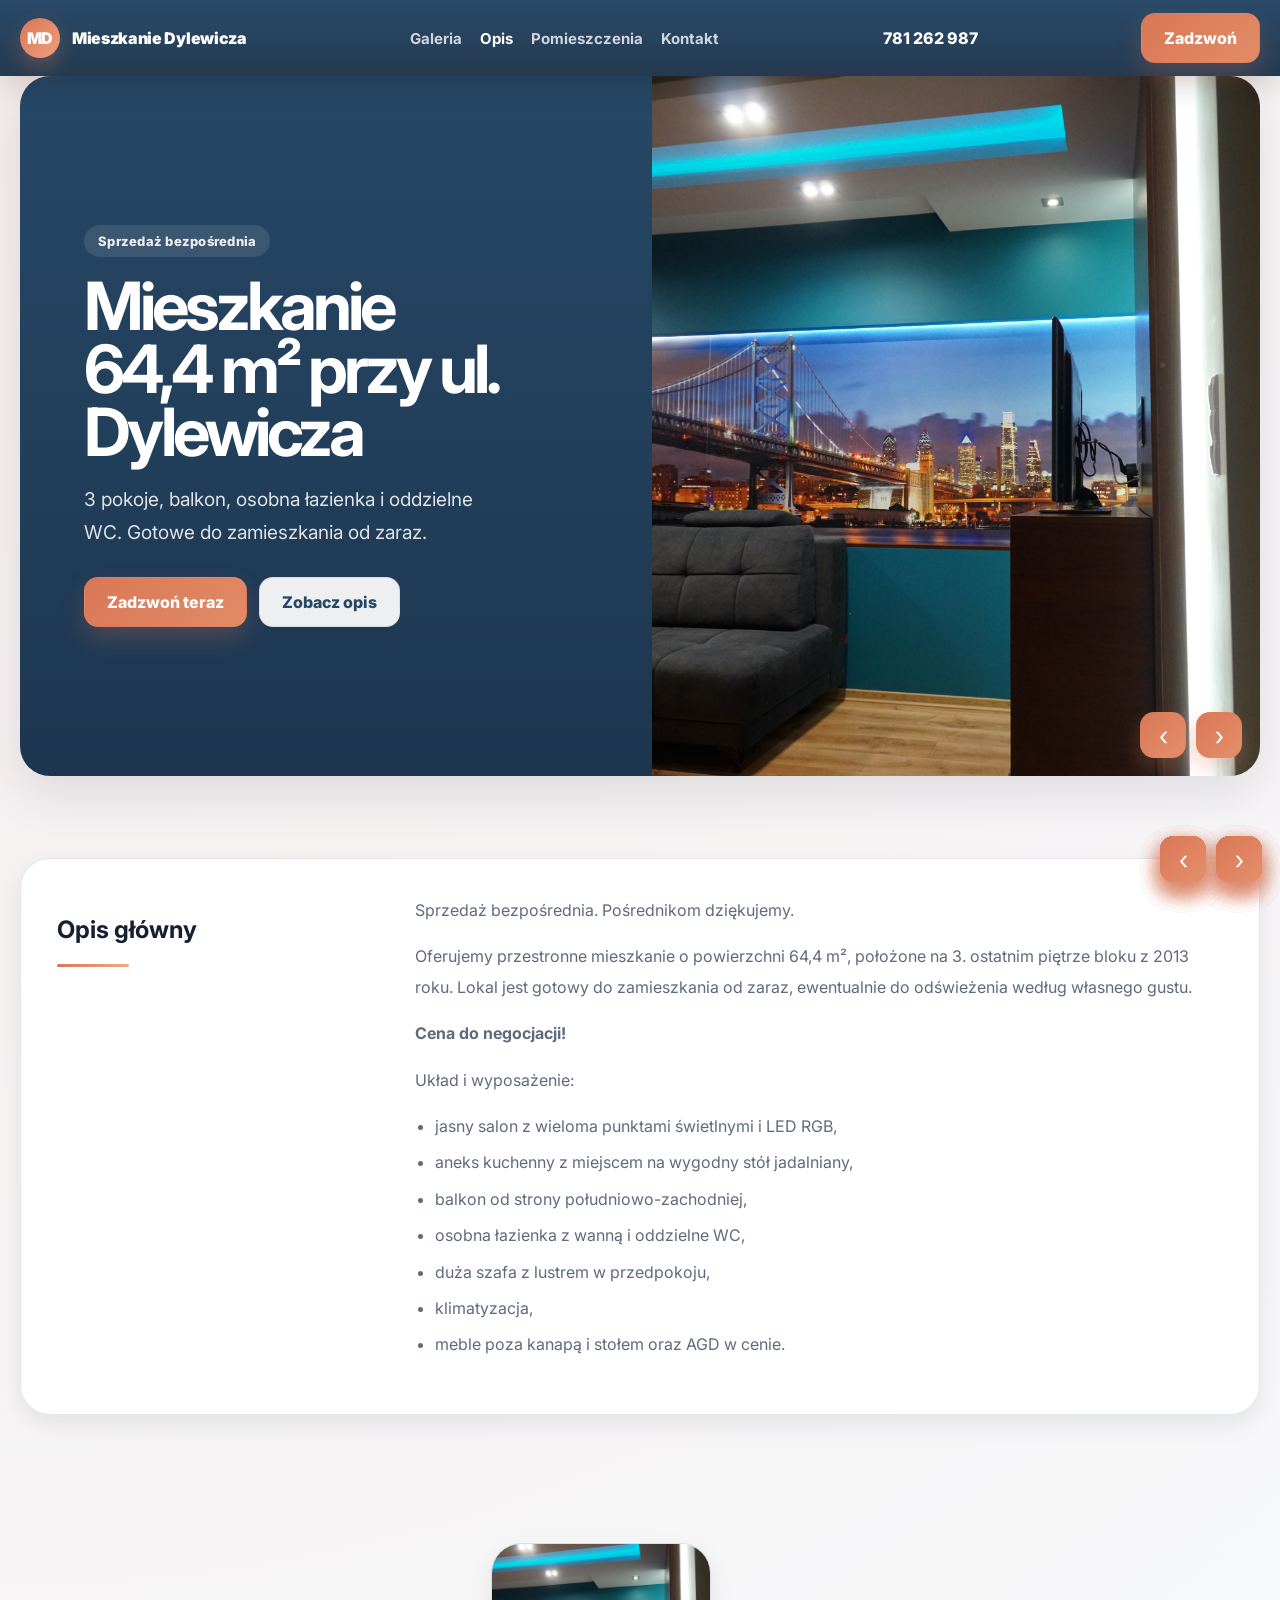
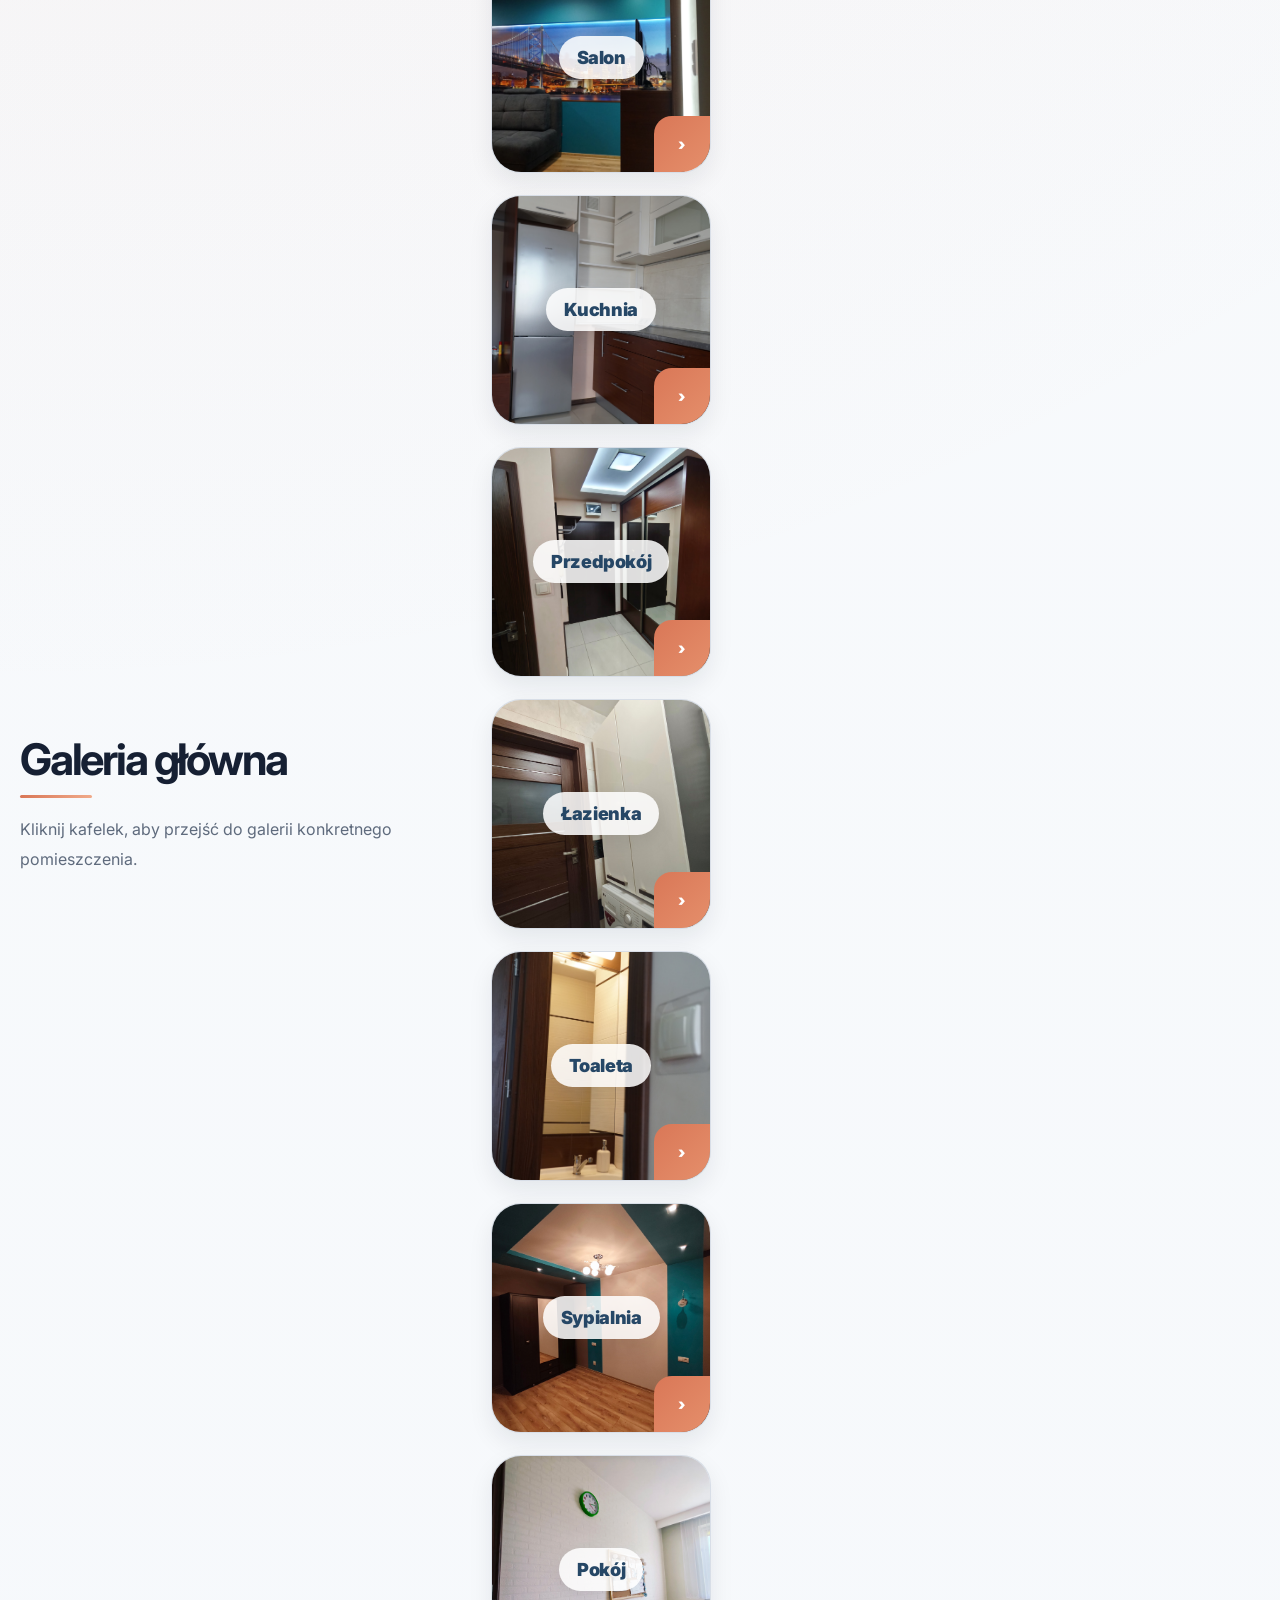
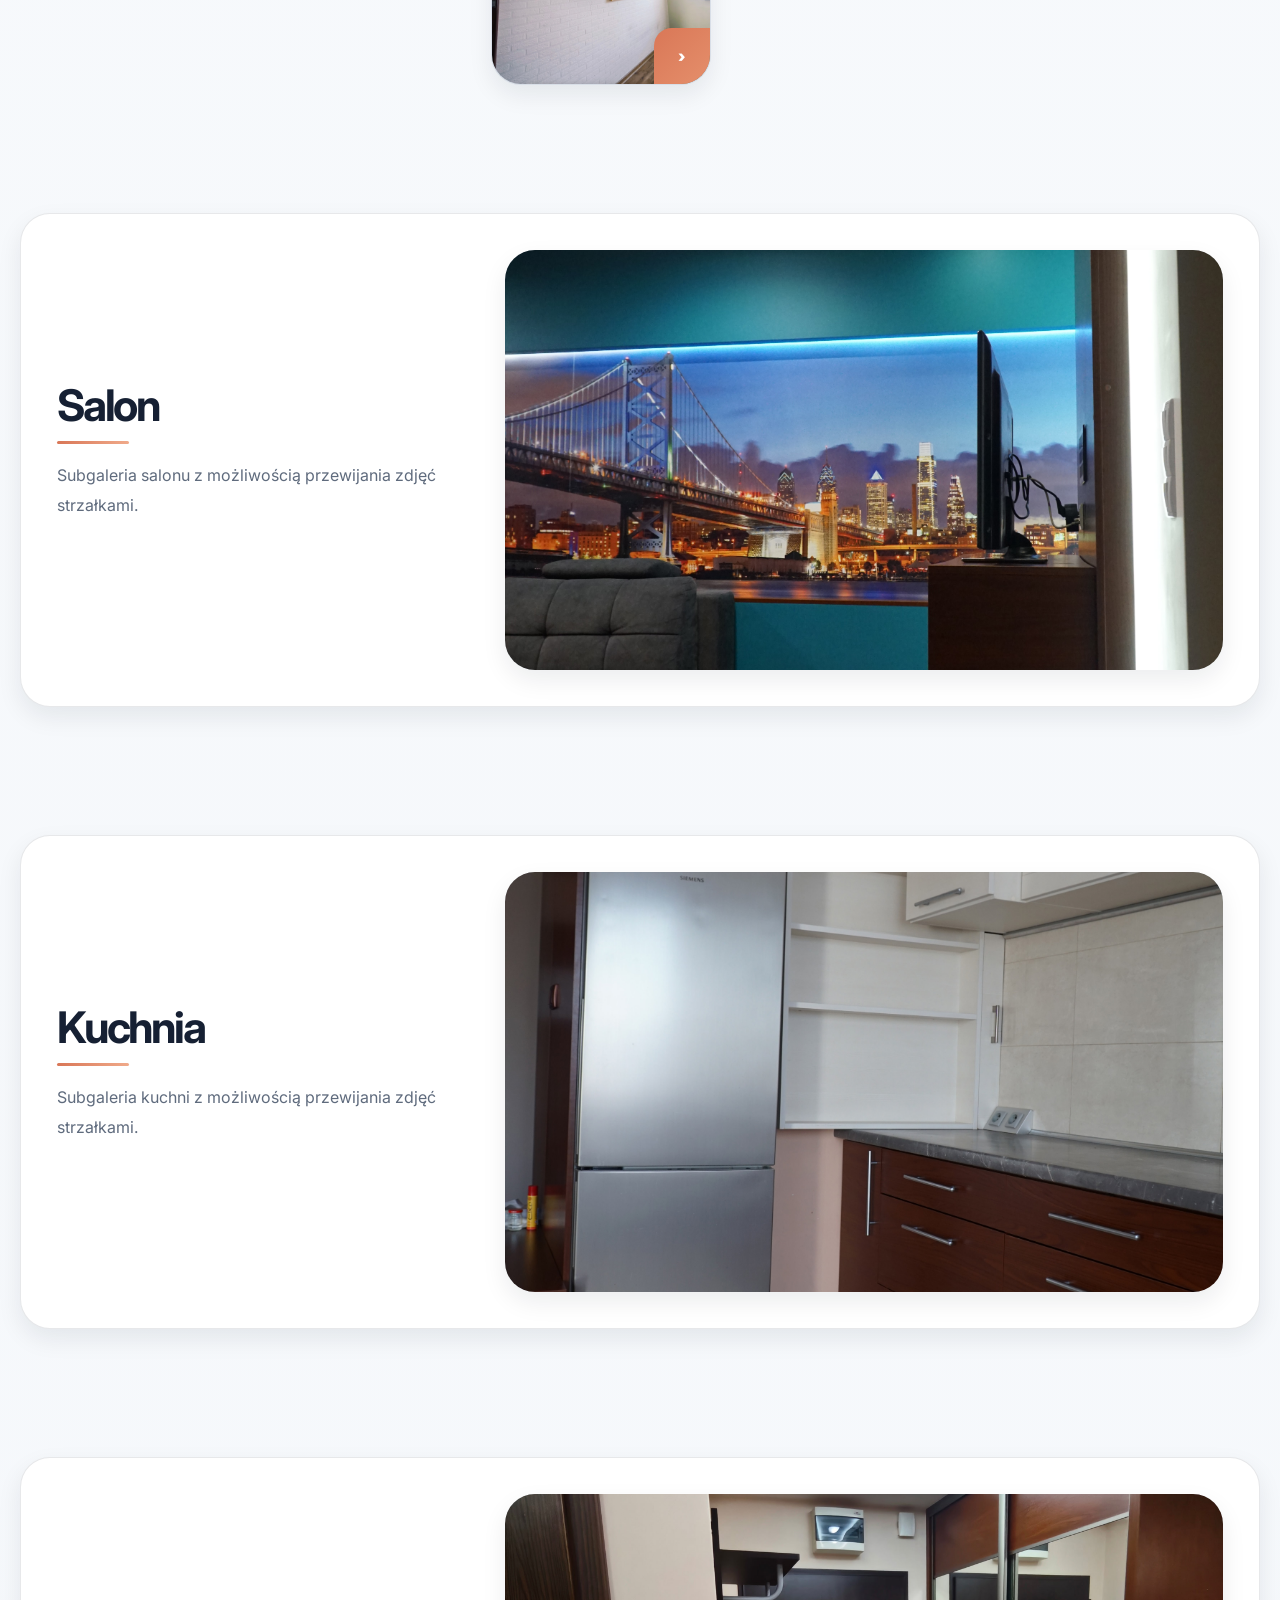
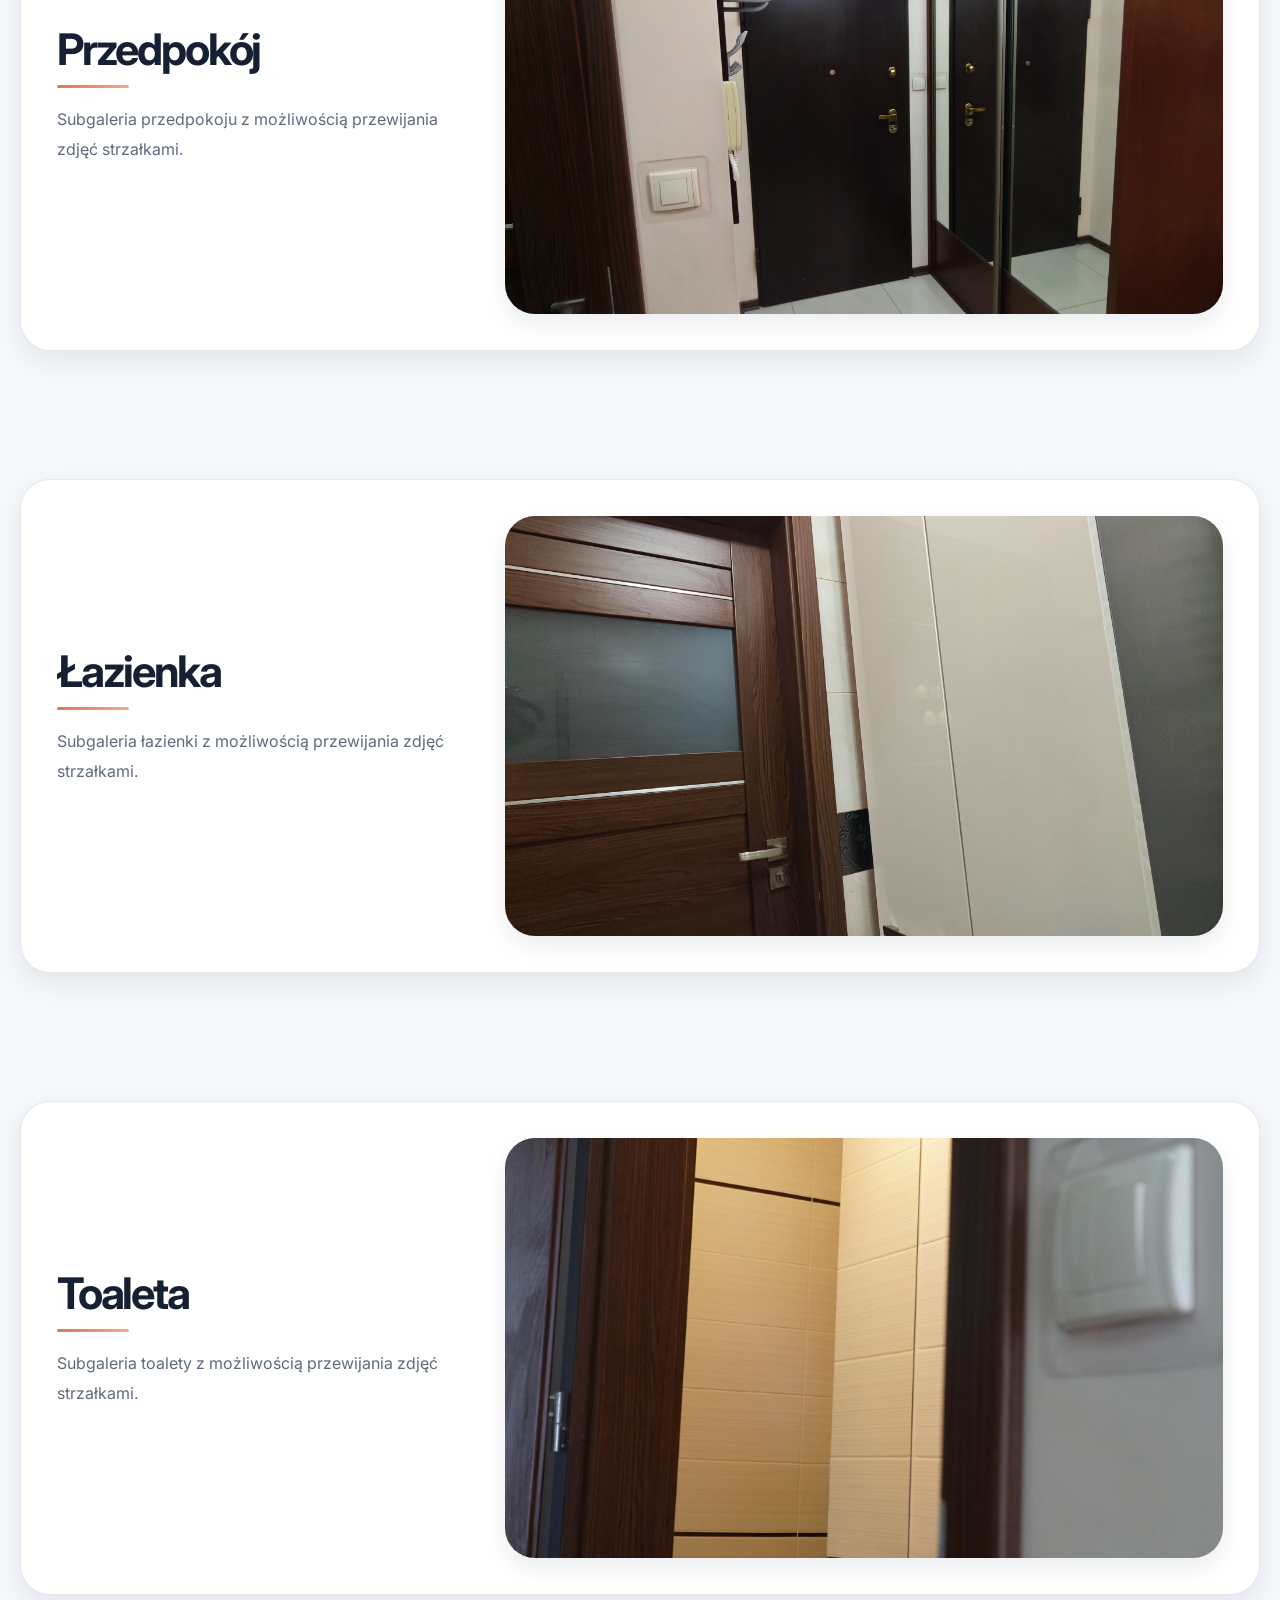
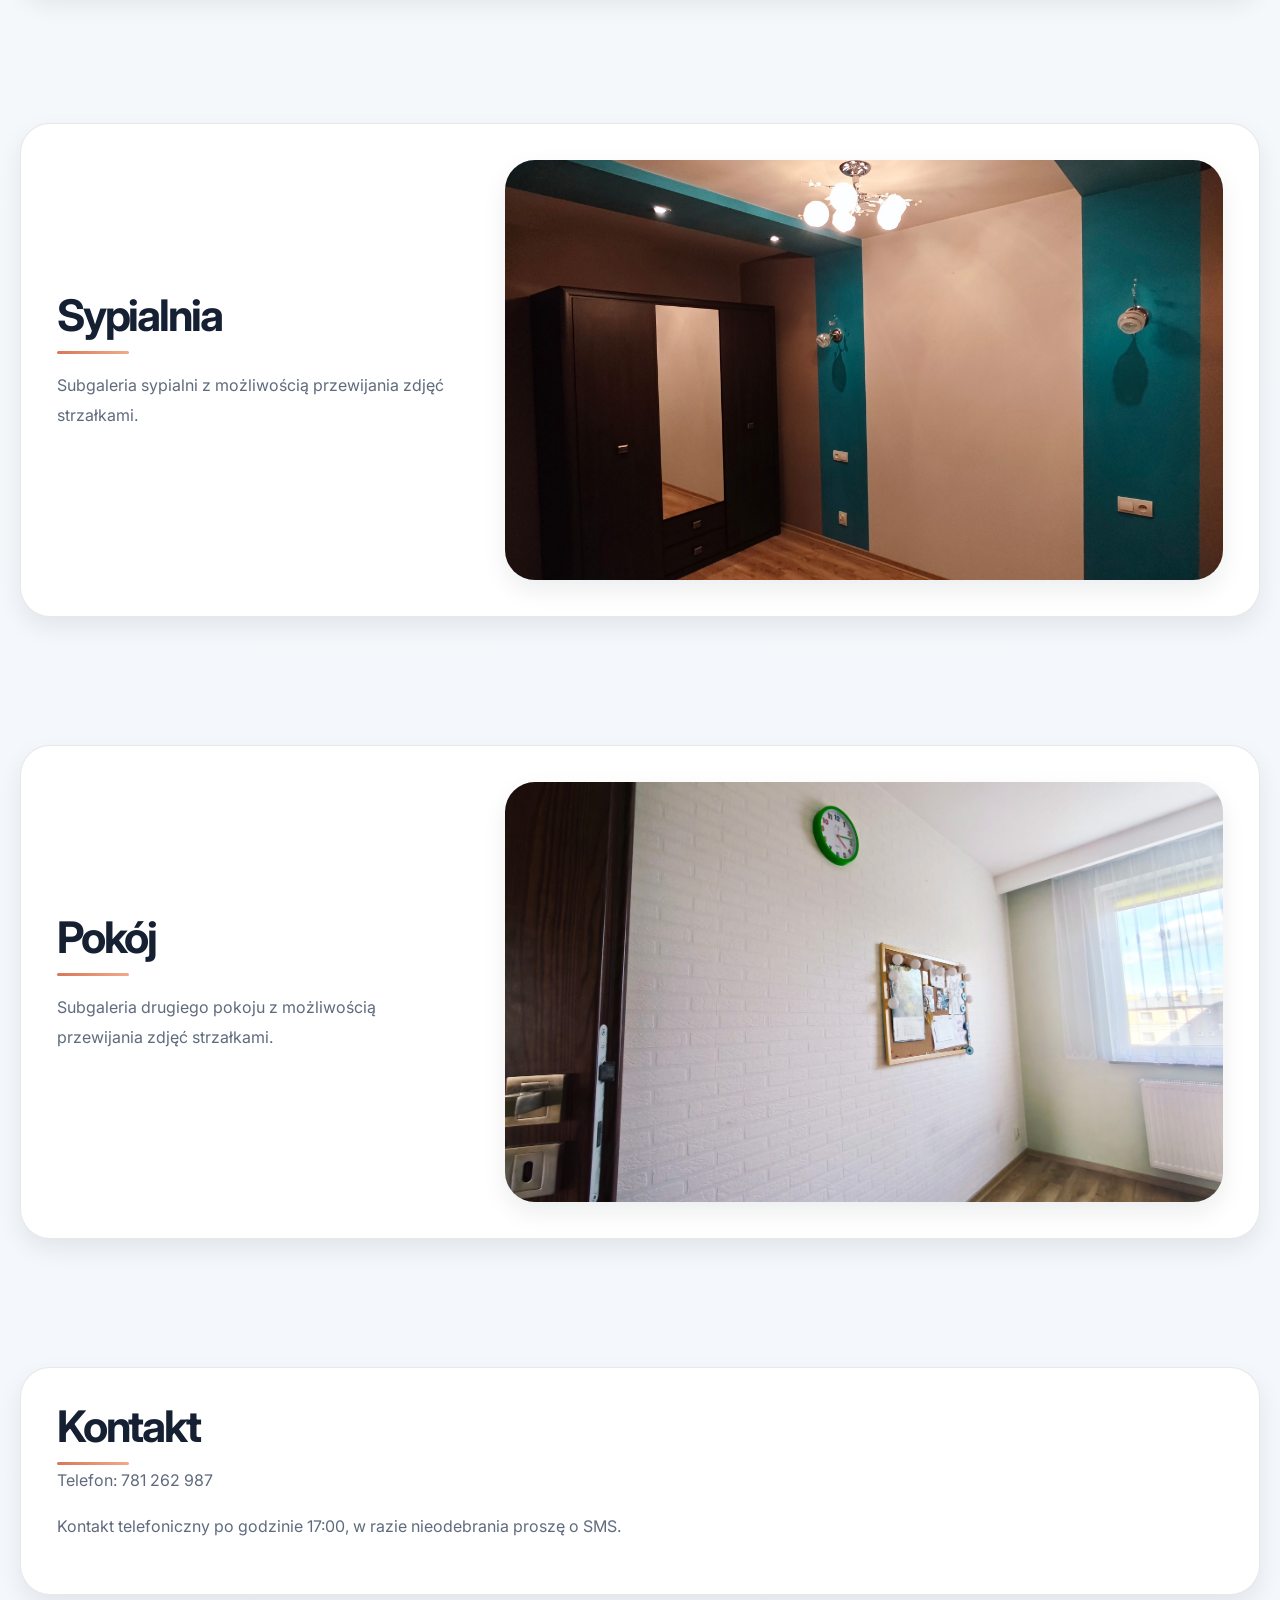
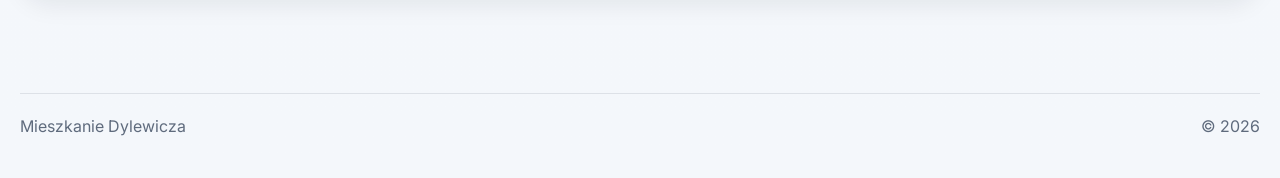
==== commit c74123f7: "Audit by copilot" ====
--- a/index.html
+++ b/index.html
@@ -6,6 +6,15 @@
   <meta name="color-scheme" content="light" />
   <title>Mieszkanie 64,4 m² Dylewicza, Siedlce</title>
   <meta name="description" content="Mieszkanie 64,4 m² przy ul. Dylewicza w Siedlcach. 3 pokoje, balkon, osobna łazienka i oddzielne WC." />
+  <meta property="og:title" content="Mieszkanie 64,4 m² przy ul. Dylewicza, Siedlce" />
+  <meta property="og:description" content="Sprzedaż bezpośrednia mieszkania 64,4 m². 3 pokoje, balkon, osobna łazienka i oddzielne WC." />
+  <meta property="og:type" content="website" />
+  <meta property="og:url" content="https://beta.mieszkaniedylewicza.cc/" />
+  <meta property="og:image" content="https://beta.mieszkaniedylewicza.cc/images/salon/salon-11.jpeg" />
+  <meta name="twitter:card" content="summary_large_image" />
+  <meta name="twitter:title" content="Mieszkanie 64,4 m² przy ul. Dylewicza, Siedlce" />
+  <meta name="twitter:description" content="Sprzedaż bezpośrednia mieszkania 64,4 m². 3 pokoje, balkon, osobna łazienka i oddzielne WC." />
+  <link rel="canonical" href="https://beta.mieszkaniedylewicza.cc/" />
   <link rel="preconnect" href="https://fonts.googleapis.com">
   <link rel="preconnect" href="https://fonts.gstatic.com" crossorigin>
   <link href="https://fonts.googleapis.com/css2?family=Inter:wght@400;500;600;700;800;900&display=swap" rel="stylesheet">
@@ -18,7 +27,8 @@
         <span class="brand-mark">MD</span>
         <span>Mieszkanie Dylewicza</span>
       </a>
-      <nav class="menu" aria-label="Główne menu">
+      <button class="menu-toggle" aria-expanded="false" aria-controls="pageMenu" aria-label="Otwórz menu">☰</button>
+      <nav class="menu" id="pageMenu" aria-label="Główne menu">
         <a href="#galeria">Galeria</a>
         <a href="#opis">Opis</a>
         <a href="#galeria-pomieszczen">Pomieszczenia</a>
@@ -43,11 +53,11 @@
         </div>
         <div class="hero-slider" id="galeria">
           <div class="slides">
-            <div class="slide active"><img src="images/salon/salon-11.jpeg" alt="Salon"></div>
-            <div class="slide"><img src="images/kuchnia/kuchnia-1.jpeg" alt="Kuchnia"></div>
-            <div class="slide"><img src="images/sypialnia/sypialnia-1.jpg" alt="Sypialnia"></div>
-            <div class="slide"><img src="images/duza_lazienka/duza_lazienka-1.jpg" alt="Łazienka"></div>
-            <div class="slide"><img src="images/przedpokój/przedpokoj-1.jpg" alt="Przedpokój"></div>
+            <div class="slide active"><img loading="lazy" decoding="async" src="images/salon/salon-11.jpeg" alt="Salon"></div>
+            <div class="slide"><img loading="lazy" decoding="async" src="images/kuchnia/kuchnia-1.jpeg" alt="Kuchnia"></div>
+            <div class="slide"><img loading="lazy" decoding="async" src="images/sypialnia/sypialnia-1.jpg" alt="Sypialnia"></div>
+            <div class="slide"><img loading="lazy" decoding="async" src="images/duza_lazienka/duza_lazienka-1.jpg" alt="Łazienka"></div>
+            <div class="slide"><img loading="lazy" decoding="async" src="images/przedpokój/przedpokoj-1.jpg" alt="Przedpokój"></div>
           </div>
           <div class="hero-arrows">
             <button class="arrow" id="prevSlide" aria-label="Poprzednie zdjęcie">‹</button>
@@ -112,9 +122,9 @@
           </div>
           <div class="subgallery-slider">
             <div class="subgallery-stage">
-              <div class="subslide active"><img src="images/salon/salon-11.jpeg" alt="Salon 1" data-lightbox></div>
-              <div class="subslide"><img src="images/salon/salon-10.jpeg" alt="Salon 2" data-lightbox></div>
-              <div class="subslide"><img src="images/salon/salon-14.jpeg" alt="Salon 3" data-lightbox></div>
+              <div class="subslide active"><img loading="lazy" decoding="async" src="images/salon/salon-11.jpeg" alt="Salon 1" data-lightbox></div>
+              <div class="subslide"><img loading="lazy" decoding="async" src="images/salon/salon-10.jpeg" alt="Salon 2" data-lightbox></div>
+              <div class="subslide"><img loading="lazy" decoding="async" src="images/salon/salon-14.jpeg" alt="Salon 3" data-lightbox></div>
             </div>
             <div class="sub-controls">
               <button class="sub-btn" data-prev="salon" aria-label="Poprzednie zdjęcie salonu">‹</button>
@@ -135,9 +145,9 @@
           </div>
           <div class="subgallery-slider">
             <div class="subgallery-stage">
-              <div class="subslide active"><img src="images/kuchnia/kuchnia-1.jpeg" alt="Kuchnia 1" data-lightbox></div>
-              <div class="subslide"><img src="images/kuchnia/kuchnia-2.jpeg" alt="Kuchnia 2" data-lightbox></div>
-              <div class="subslide"><img src="images/kuchnia/kuchnia-3.jpeg" alt="Kuchnia 3" data-lightbox></div>
+              <div class="subslide active"><img loading="lazy" decoding="async" src="images/kuchnia/kuchnia-1.jpeg" alt="Kuchnia 1" data-lightbox></div>
+              <div class="subslide"><img loading="lazy" decoding="async" src="images/kuchnia/kuchnia-2.jpeg" alt="Kuchnia 2" data-lightbox></div>
+              <div class="subslide"><img loading="lazy" decoding="async" src="images/kuchnia/kuchnia-3.jpeg" alt="Kuchnia 3" data-lightbox></div>
             </div>
             <div class="sub-controls">
               <button class="sub-btn" data-prev="kuchnia" aria-label="Poprzednie zdjęcie kuchni">‹</button>
@@ -158,9 +168,9 @@
           </div>
           <div class="subgallery-slider">
             <div class="subgallery-stage">
-              <div class="subslide active"><img src="images/przedpokój/przedpokoj-1.jpg" alt="Przedpokój 1" data-lightbox></div>
-              <div class="subslide"><img src="images/przedpokój/przedpokoj-2.jpg" alt="Przedpokój 2" data-lightbox></div>
-              <div class="subslide"><img src="images/przedpokój/przedpokoj-3.jpeg" alt="Przedpokój 3" data-lightbox></div>
+              <div class="subslide active"><img loading="lazy" decoding="async" src="images/przedpokój/przedpokoj-1.jpg" alt="Przedpokój 1" data-lightbox></div>
+              <div class="subslide"><img loading="lazy" decoding="async" src="images/przedpokój/przedpokoj-2.jpg" alt="Przedpokój 2" data-lightbox></div>
+              <div class="subslide"><img loading="lazy" decoding="async" src="images/przedpokój/przedpokoj-3.jpeg" alt="Przedpokój 3" data-lightbox></div>
             </div>
             <div class="sub-controls">
               <button class="sub-btn" data-prev="przedpokoj" aria-label="Poprzednie zdjęcie przedpokoju">‹</button>
@@ -181,9 +191,9 @@
           </div>
           <div class="subgallery-slider">
             <div class="subgallery-stage">
-              <div class="subslide active"><img src="images/duza_lazienka/duza_lazienka-1.jpg" alt="Łazienka 1" data-lightbox></div>
-              <div class="subslide"><img src="images/duza_lazienka/duza_lazienka-2.jpg" alt="Łazienka 2" data-lightbox></div>
-              <div class="subslide"><img src="images/duza_lazienka/duza_lazienka-3.jpg" alt="Łazienka 3" data-lightbox></div>
+              <div class="subslide active"><img loading="lazy" decoding="async" src="images/duza_lazienka/duza_lazienka-1.jpg" alt="Łazienka 1" data-lightbox></div>
+              <div class="subslide"><img loading="lazy" decoding="async" src="images/duza_lazienka/duza_lazienka-2.jpg" alt="Łazienka 2" data-lightbox></div>
+              <div class="subslide"><img loading="lazy" decoding="async" src="images/duza_lazienka/duza_lazienka-3.jpg" alt="Łazienka 3" data-lightbox></div>
             </div>
             <div class="sub-controls">
               <button class="sub-btn" data-prev="duza_lazienka" aria-label="Poprzednie zdjęcie łazienki">‹</button>
@@ -204,9 +214,9 @@
           </div>
           <div class="subgallery-slider">
             <div class="subgallery-stage">
-              <div class="subslide active"><img src="images/toaleta/toaleta-1.jpeg" alt="Toaleta 1" data-lightbox></div>
-              <div class="subslide"><img src="images/toaleta/toaleta-2.jpeg" alt="Toaleta 2" data-lightbox></div>
-              <div class="subslide"><img src="images/toaleta/toaleta-3.jpeg" alt="Toaleta 3" data-lightbox></div>
+              <div class="subslide active"><img loading="lazy" decoding="async" src="images/toaleta/toaleta-1.jpeg" alt="Toaleta 1" data-lightbox></div>
+              <div class="subslide"><img loading="lazy" decoding="async" src="images/toaleta/toaleta-2.jpeg" alt="Toaleta 2" data-lightbox></div>
+              <div class="subslide"><img loading="lazy" decoding="async" src="images/toaleta/toaleta-3.jpeg" alt="Toaleta 3" data-lightbox></div>
             </div>
             <div class="sub-controls">
               <button class="sub-btn" data-prev="toaleta" aria-label="Poprzednie zdjęcie toalety">‹</button>
@@ -227,9 +237,9 @@
           </div>
           <div class="subgallery-slider">
             <div class="subgallery-stage">
-              <div class="subslide active"><img src="images/sypialnia/sypialnia-1.jpg" alt="Sypialnia 1" data-lightbox></div>
-              <div class="subslide"><img src="images/sypialnia/sypialnia-3.jpg" alt="Sypialnia 2" data-lightbox></div>
-              <div class="subslide"><img src="images/sypialnia/sypialnia-7.jpg" alt="Sypialnia 3" data-lightbox></div>
+              <div class="subslide active"><img loading="lazy" decoding="async" src="images/sypialnia/sypialnia-1.jpg" alt="Sypialnia 1" data-lightbox></div>
+              <div class="subslide"><img loading="lazy" decoding="async" src="images/sypialnia/sypialnia-3.jpg" alt="Sypialnia 2" data-lightbox></div>
+              <div class="subslide"><img loading="lazy" decoding="async" src="images/sypialnia/sypialnia-7.jpg" alt="Sypialnia 3" data-lightbox></div>
             </div>
             <div class="sub-controls">
               <button class="sub-btn" data-prev="sypialnia" aria-label="Poprzednie zdjęcie sypialni">‹</button>
@@ -250,9 +260,9 @@
           </div>
           <div class="subgallery-slider">
             <div class="subgallery-stage">
-              <div class="subslide active"><img src="images/drugi_pokoj/maly_pokoj-1.jpg" alt="Pokój 1" data-lightbox></div>
-              <div class="subslide"><img src="images/drugi_pokoj/maly_pokoj-3.jpg" alt="Pokój 2" data-lightbox></div>
-              <div class="subslide"><img src="images/drugi_pokoj/maly_pokoj-4.jpg" alt="Pokój 3" data-lightbox></div>
+              <div class="subslide active"><img loading="lazy" decoding="async" src="images/drugi_pokoj/maly_pokoj-1.jpg" alt="Pokój 1" data-lightbox></div>
+              <div class="subslide"><img loading="lazy" decoding="async" src="images/drugi_pokoj/maly_pokoj-3.jpg" alt="Pokój 2" data-lightbox></div>
+              <div class="subslide"><img loading="lazy" decoding="async" src="images/drugi_pokoj/maly_pokoj-4.jpg" alt="Pokój 3" data-lightbox></div>
             </div>
             <div class="sub-controls">
               <button class="sub-btn" data-prev="drugi_pokoj" aria-label="Poprzednie zdjęcie pokoju">‹</button>
@@ -282,7 +292,7 @@
     </div>
   </footer>
 
-  <div id="lightboxOverlay" style="position:fixed;inset:0;z-index:9999;background:rgba(8,12,24,.88);display:none;align-items:center;justify-content:center;padding:24px;">
+  <div id="lightboxOverlay" role="dialog" aria-modal="true" aria-hidden="true" aria-label="Galeria zdjęć" tabindex="-1" style="position:fixed;inset:0;z-index:9999;background:rgba(8,12,24,.88);display:none;align-items:center;justify-content:center;padding:24px;">
     <button id="lightboxClose" aria-label="Zamknij" style="position:absolute;top:18px;right:18px;width:44px;height:44px;border:0;border-radius:999px;background:#fff;color:#111;font-size:26px;cursor:pointer;line-height:44px;">×</button>
     <img id="lightboxImage" alt="" style="max-width:min(95vw,1400px);max-height:90vh;width:auto;height:auto;object-fit:contain;border-radius:16px;box-shadow:0 16px 48px rgba(0,0,0,.35);">
   </div>
--- a/assets/css/style.css
+++ b/assets/css/style.css
@@ -59,6 +59,7 @@
   align-items: center;
   justify-content: space-between;
   gap: 16px;
+  position: relative;
 }
 .brand {
   display: inline-flex;
@@ -89,6 +90,41 @@
   font-size: 15px;
 }
 .menu a:hover, .menu a.active { color: #fff; }
+.menu-toggle {
+  display: none;
+  border: 0;
+  background: transparent;
+  color: #fff;
+  font-size: 26px;
+  cursor: pointer;
+  padding: 12px;
+}
+.menu-toggle:focus-visible,
+button:focus-visible,
+a:focus-visible {
+  outline: 3px solid rgba(255,255,255,0.85);
+  outline-offset: 2px;
+}
+.menu.open {
+  position: absolute;
+  top: calc(100% + 12px);
+  right: 16px;
+  left: 16px;
+  display: flex;
+  flex-direction: column;
+  gap: 12px;
+  padding: 18px 20px;
+  background: rgba(19, 40, 61, 0.96);
+  border-radius: 22px;
+  box-shadow: 0 24px 60px rgba(0,0,0,0.18);
+}
+.menu.open a {
+  color: rgba(255,255,255,0.92);
+}
+.menu.open a.active,
+.menu.open a:hover {
+  color: #fff;
+}
 .phone-pill {
   display: inline-flex;
   align-items: center;
@@ -359,6 +395,8 @@
 @media (max-width: 980px) {
   .topbar-inner { flex-wrap: wrap; padding: 12px 0; }
   .menu { display: none; }
+  .menu-toggle { display: inline-flex; }
+  .menu.open { display: flex; }
   .hero-grid, .opis-grid, .content-grid { grid-template-columns: 1fr; }
   .hero-copy { min-height: 360px; border-bottom-left-radius: 0; border-bottom-right-radius: 0; }
   .hero-media { min-height: 340px; }
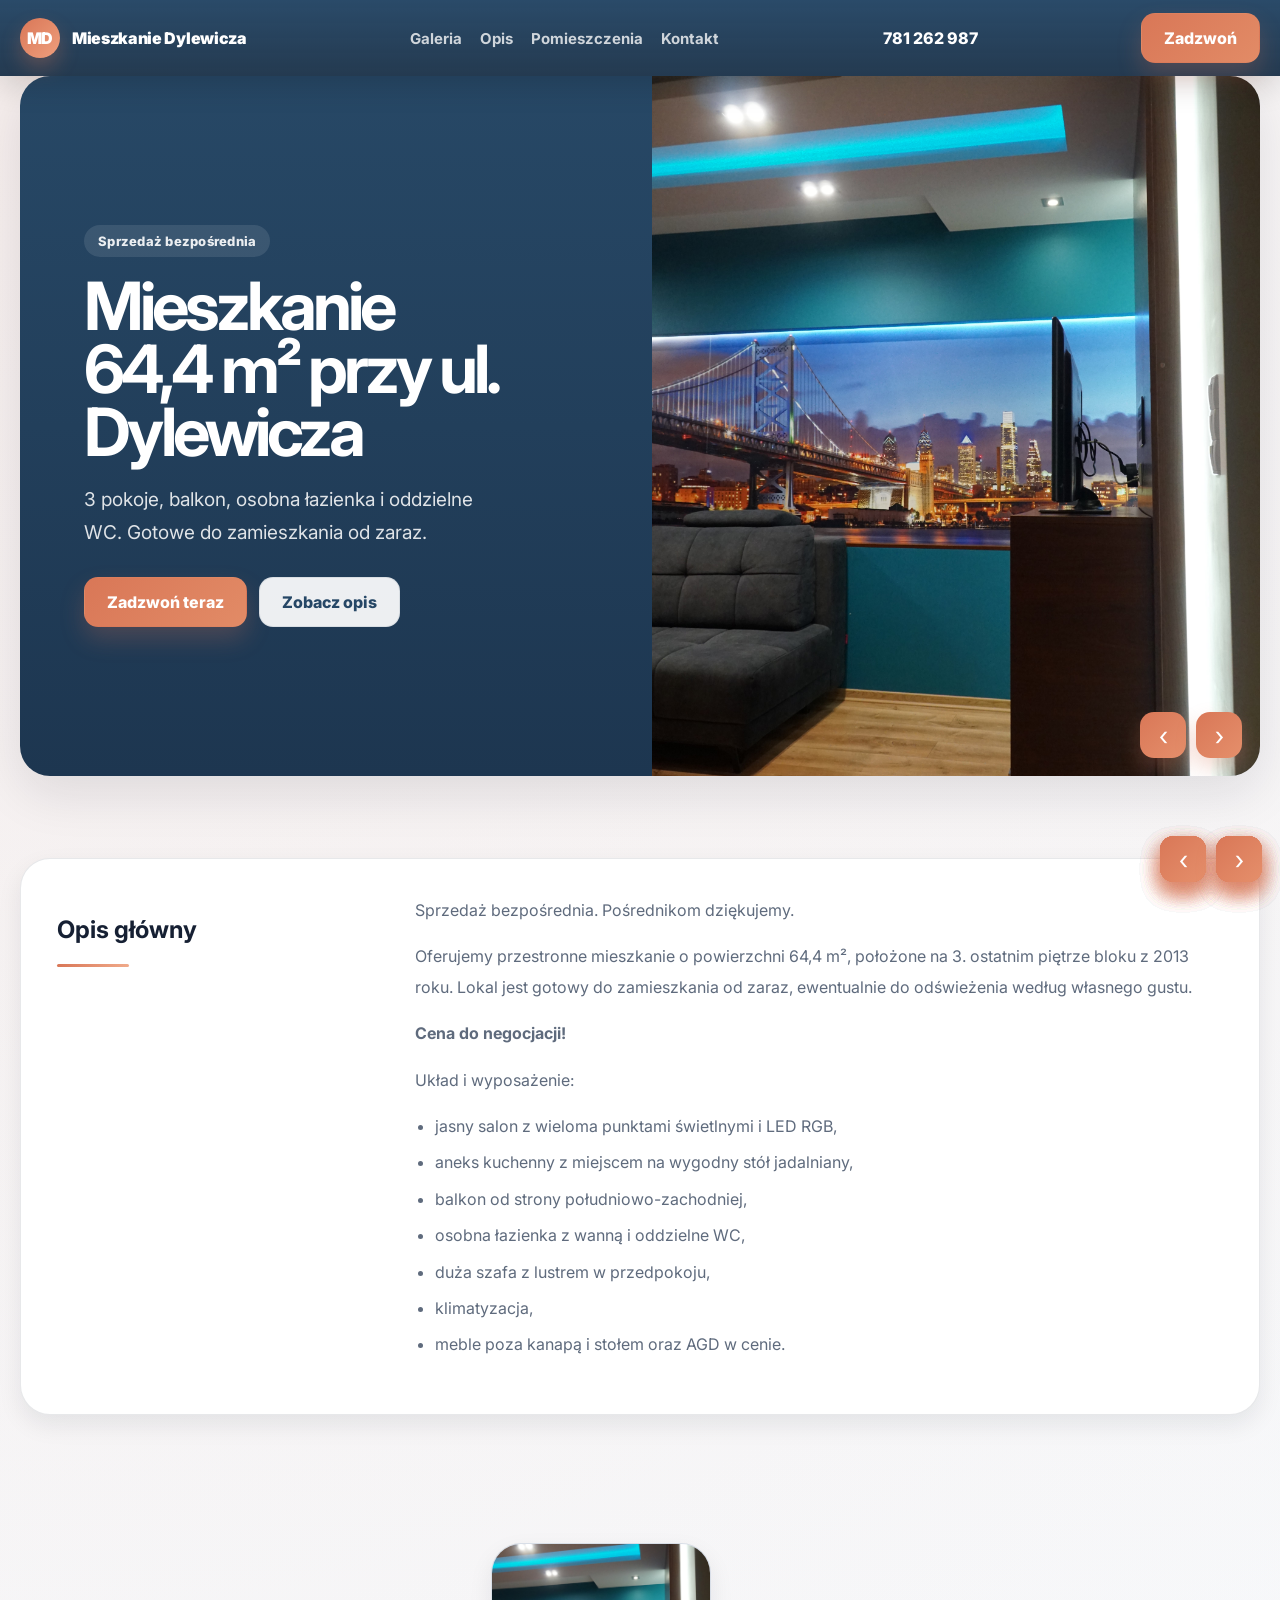
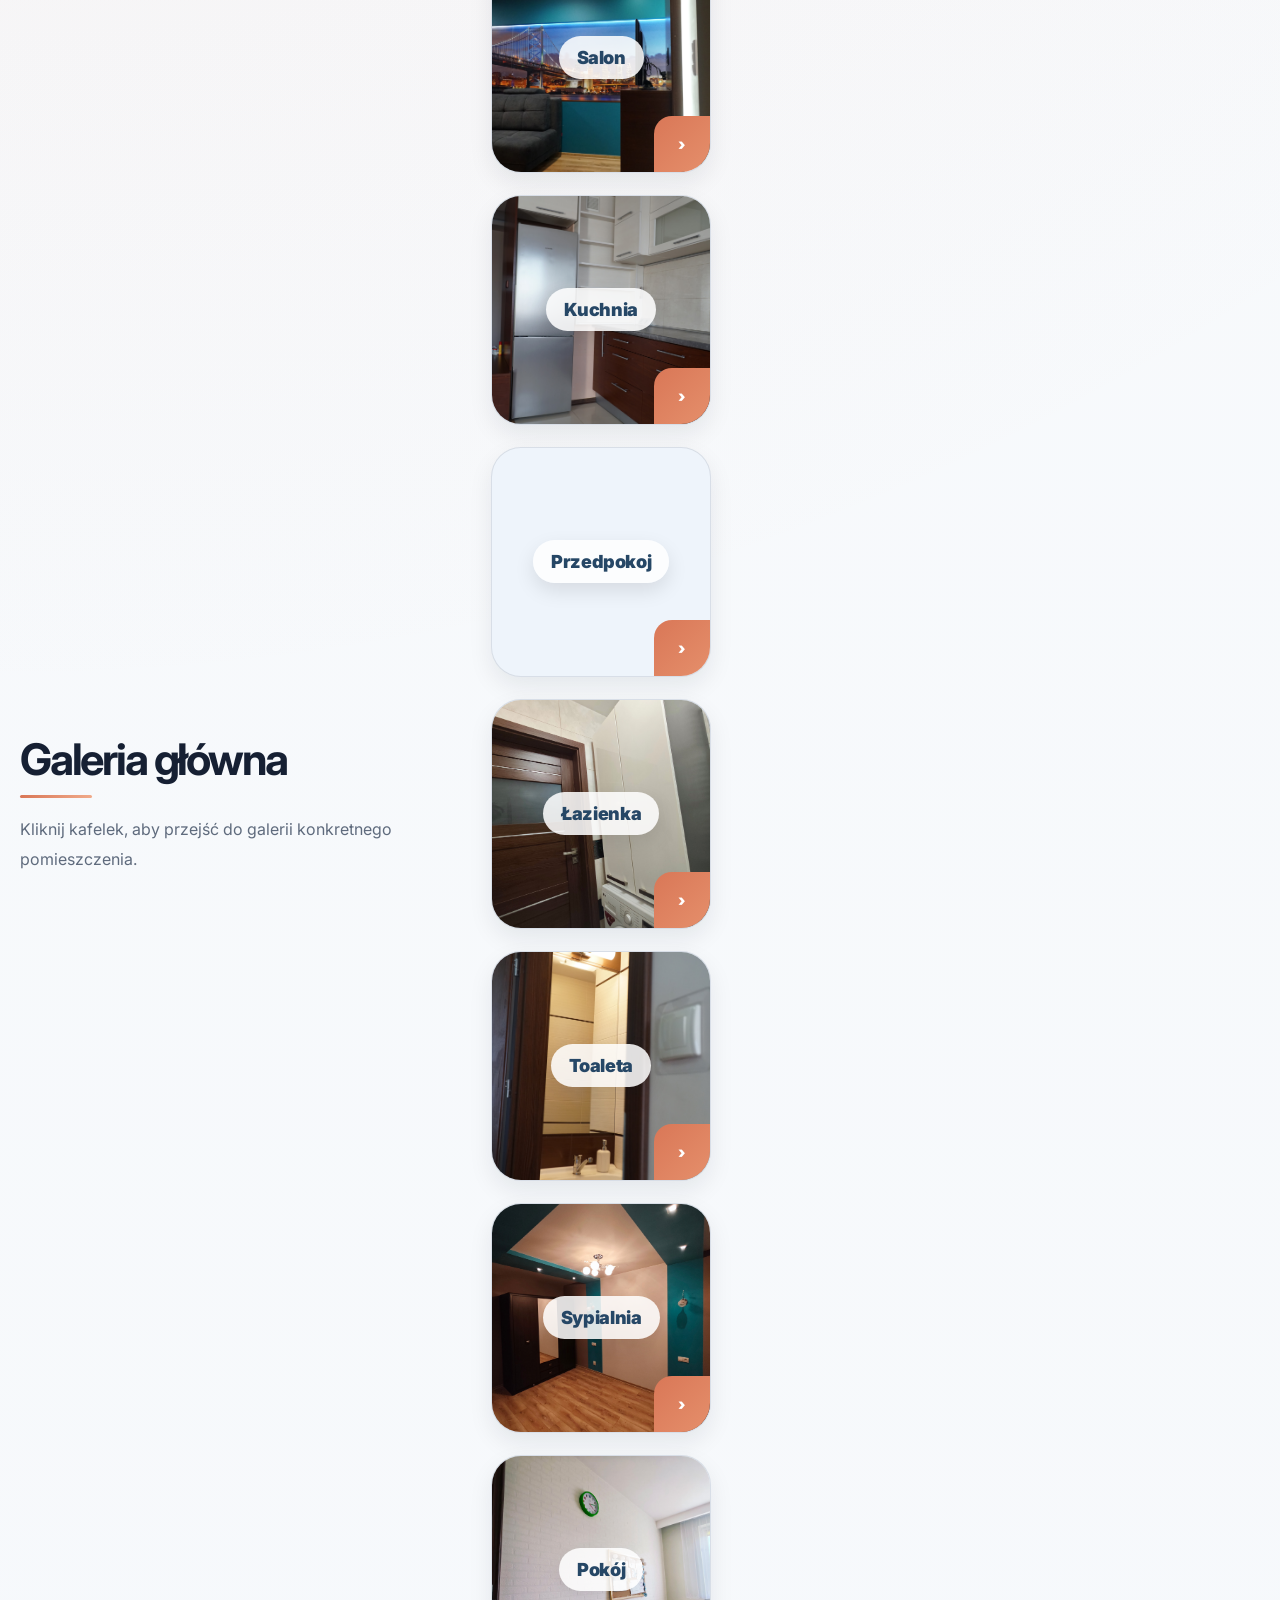
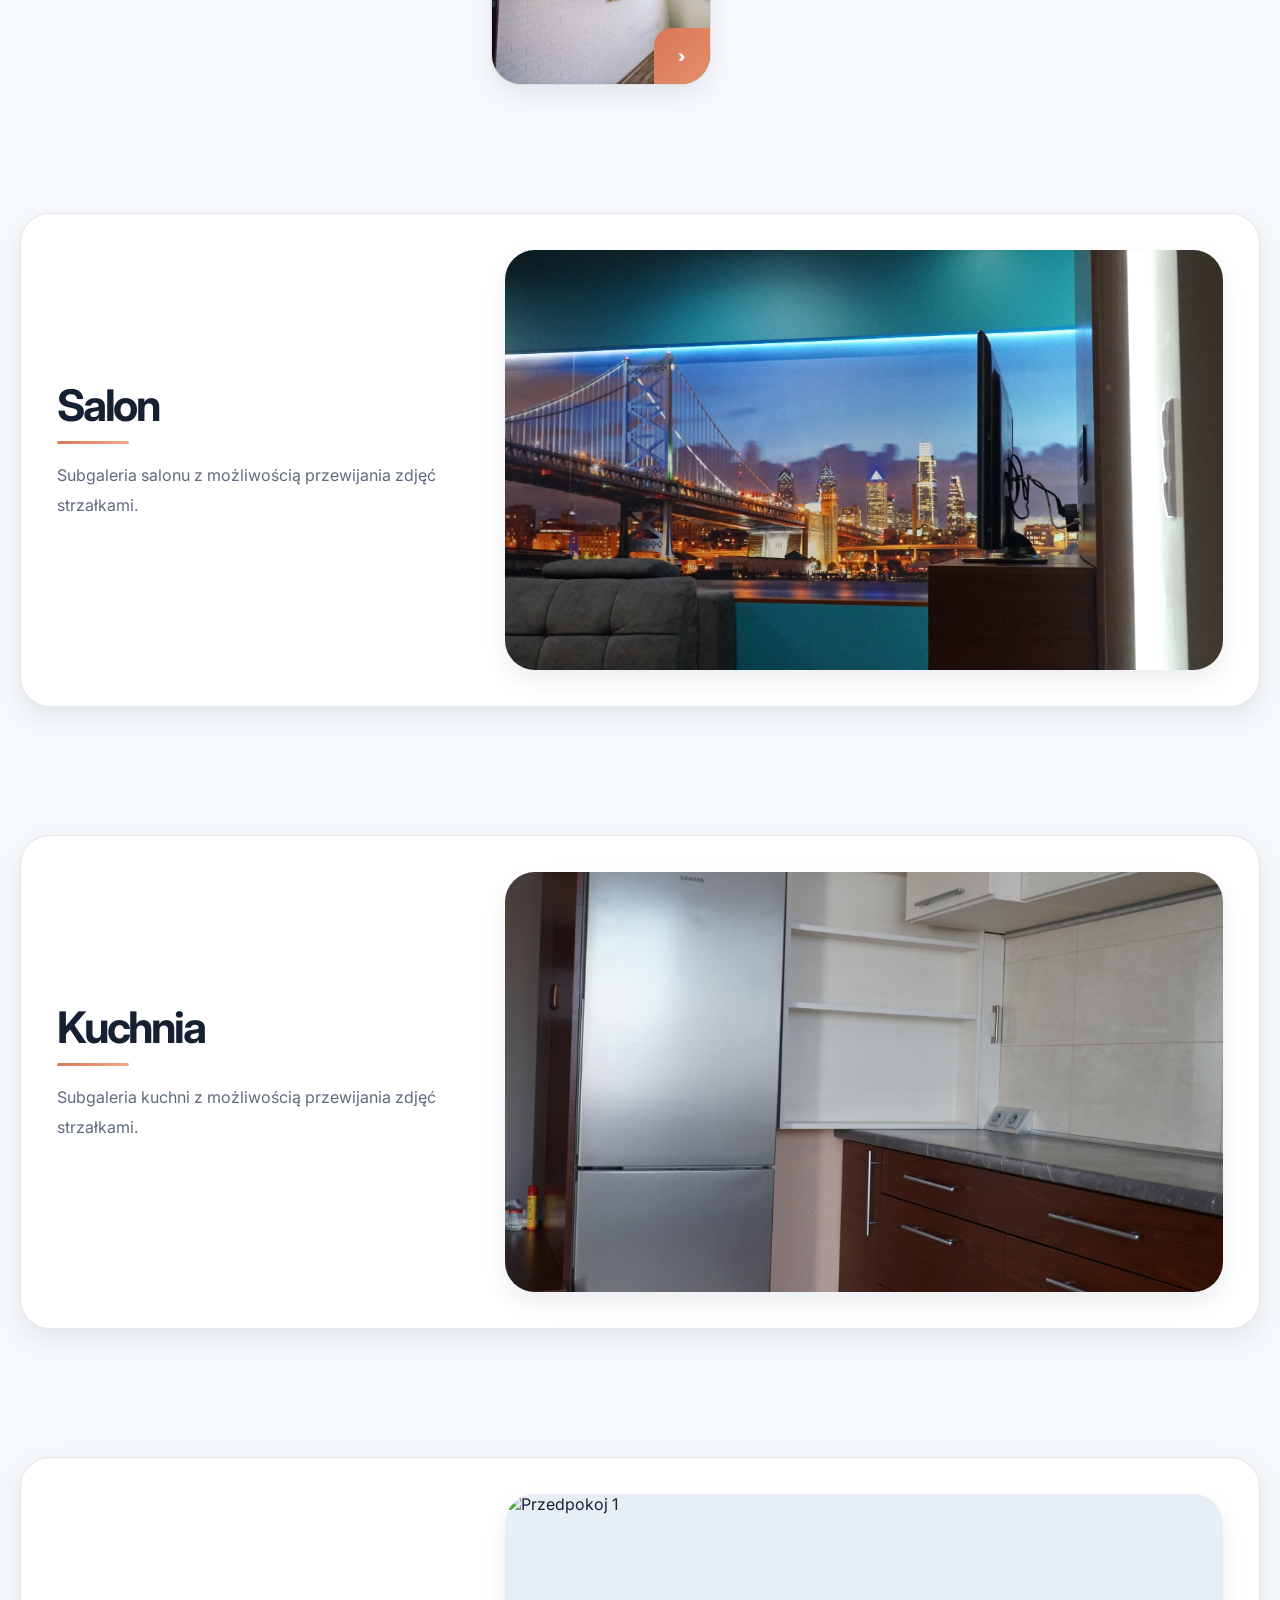
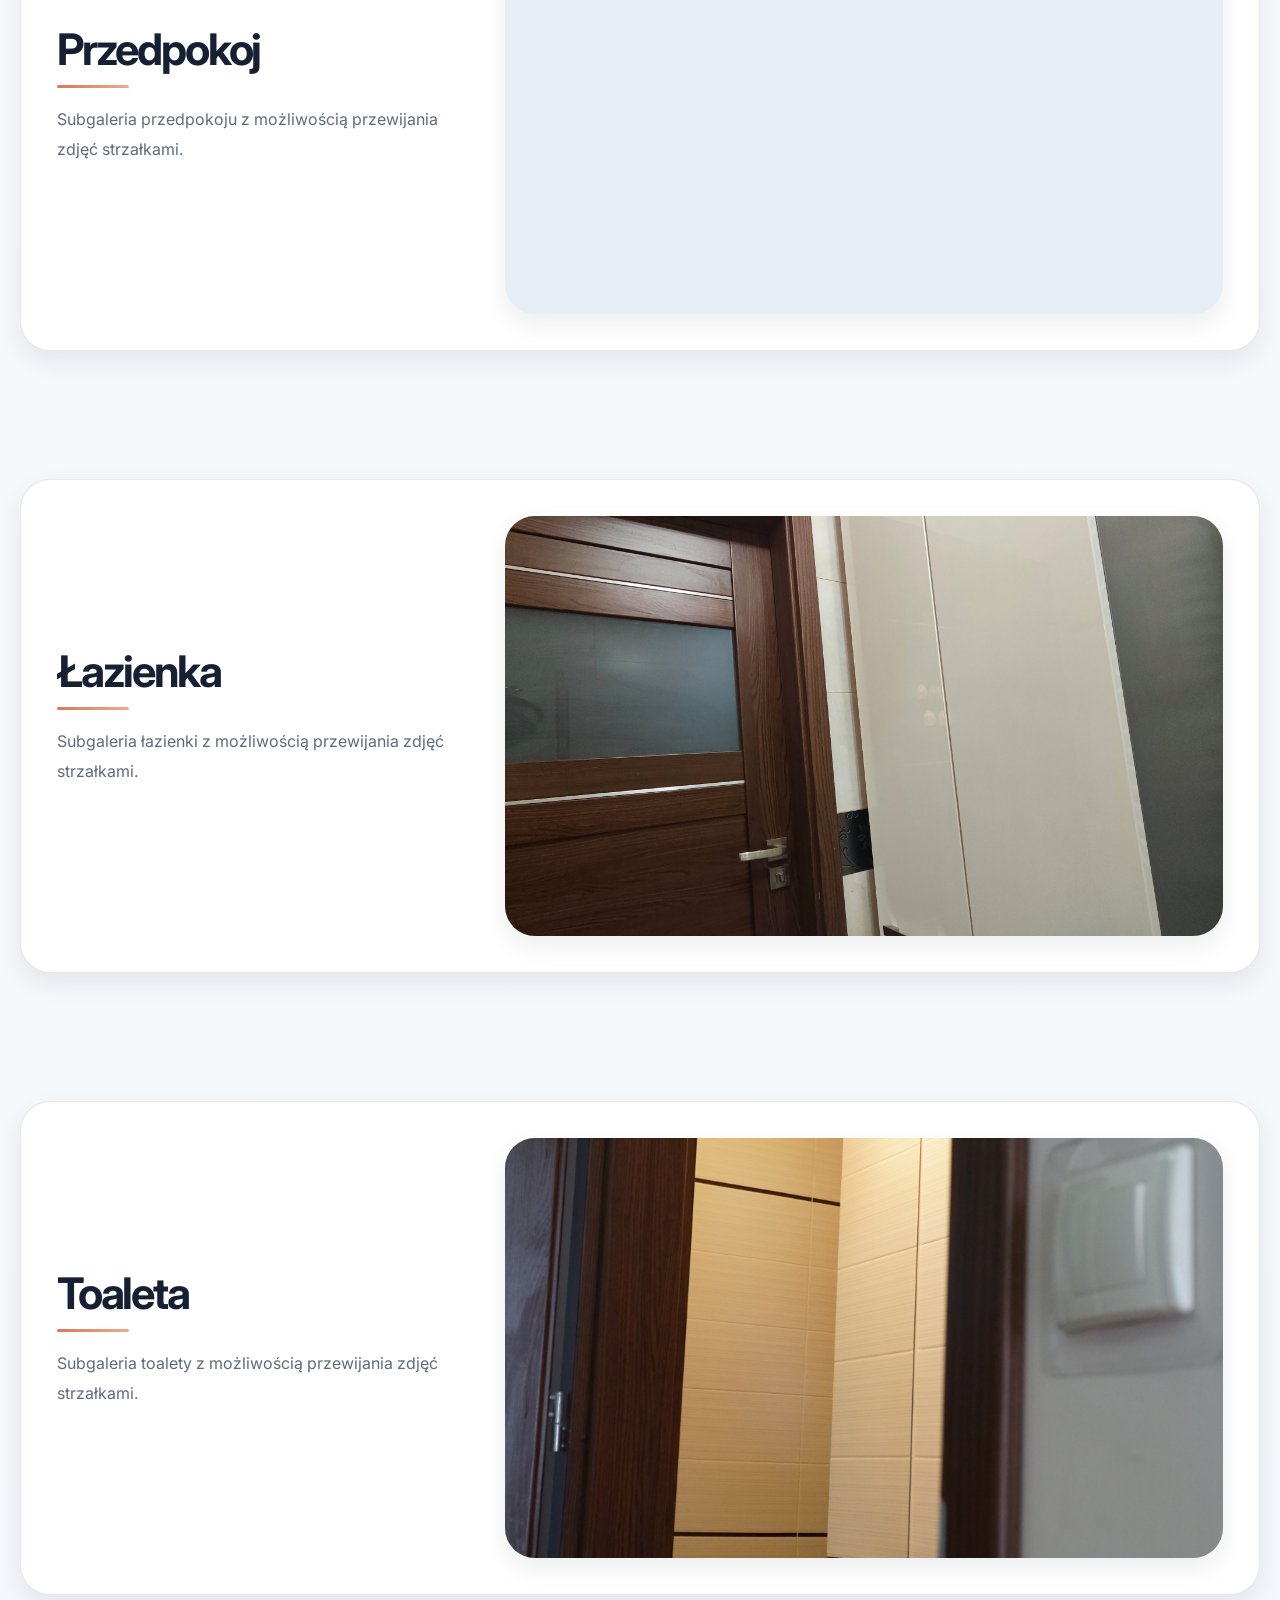
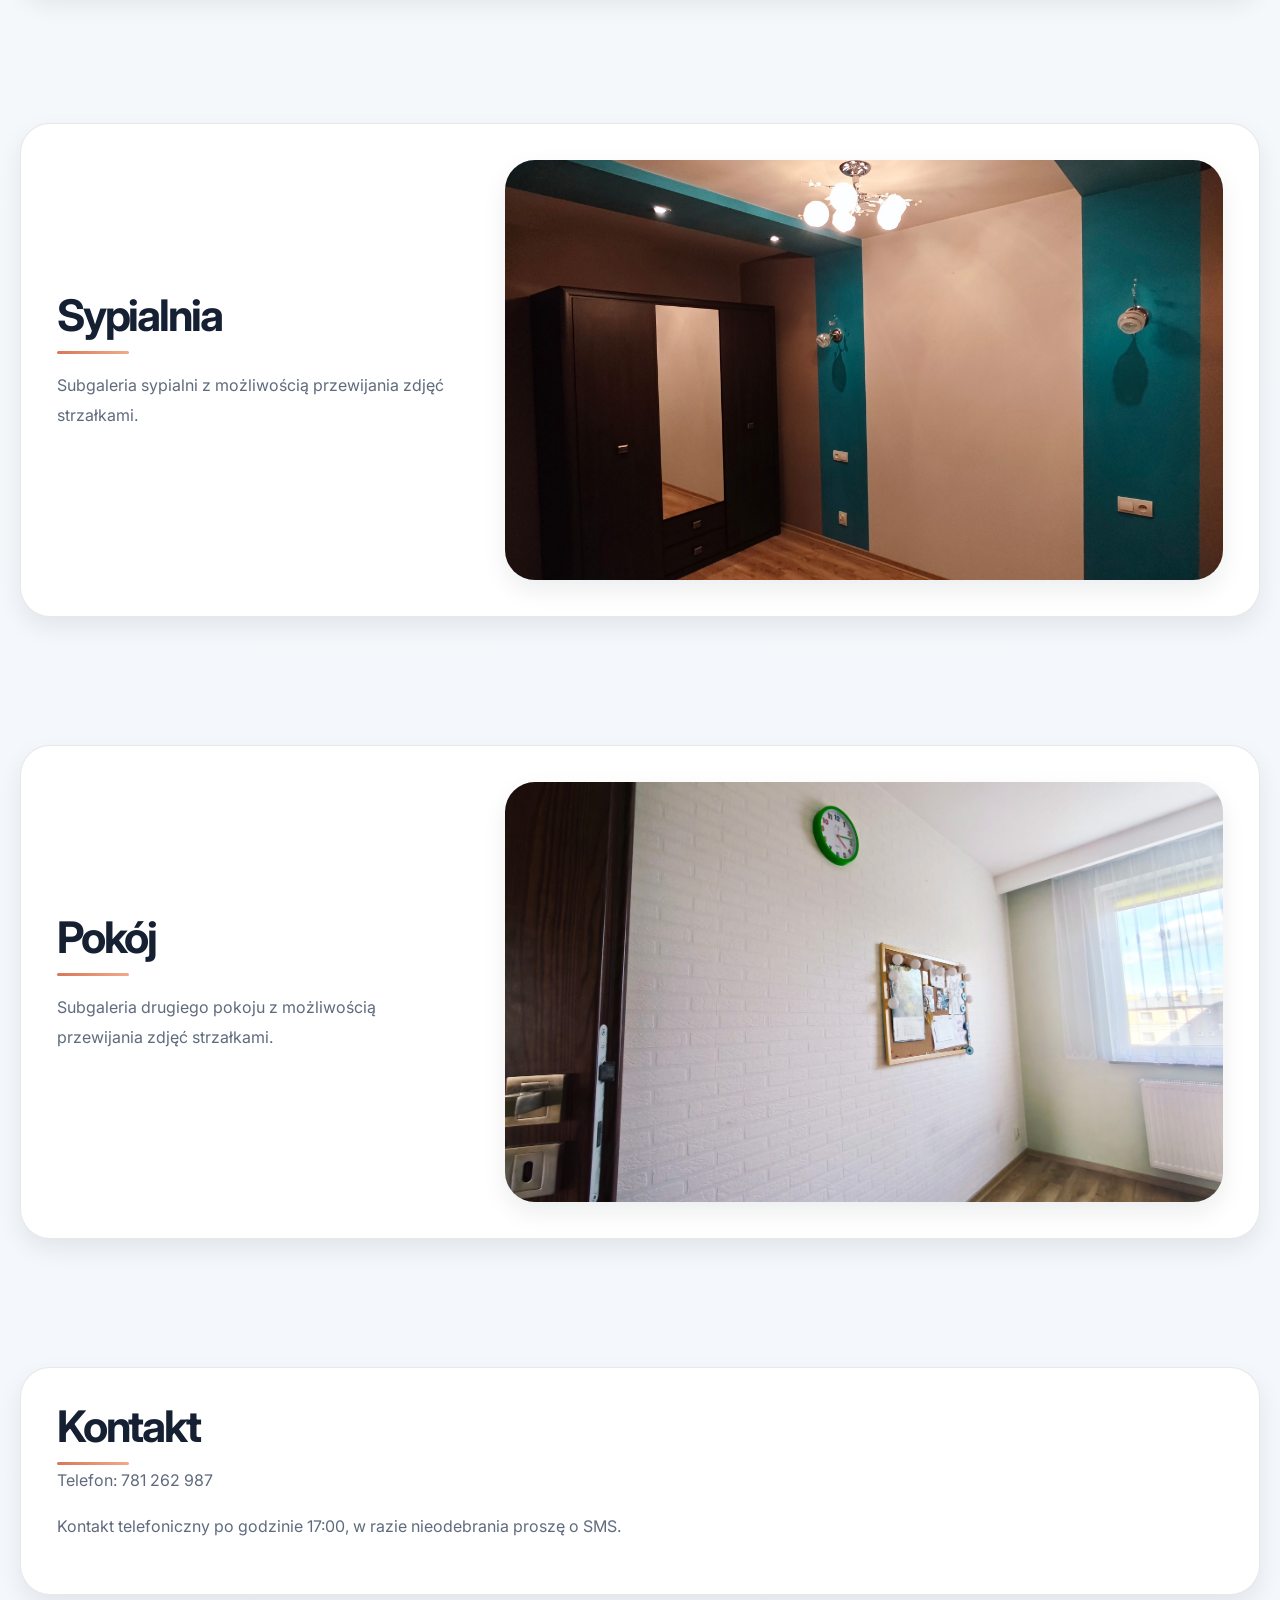
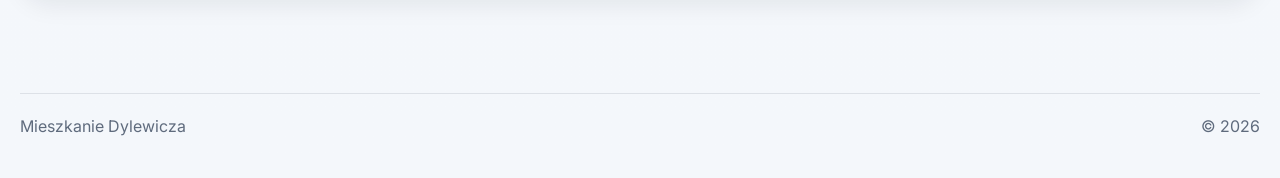
==== commit 4f6c1217: "fixes2" ====
--- a/index.html
+++ b/index.html
@@ -57,7 +57,7 @@
             <div class="slide"><img loading="lazy" decoding="async" src="images/kuchnia/kuchnia-1.jpeg" alt="Kuchnia"></div>
             <div class="slide"><img loading="lazy" decoding="async" src="images/sypialnia/sypialnia-1.jpg" alt="Sypialnia"></div>
             <div class="slide"><img loading="lazy" decoding="async" src="images/duza_lazienka/duza_lazienka-1.jpg" alt="Łazienka"></div>
-            <div class="slide"><img loading="lazy" decoding="async" src="images/przedpokój/przedpokoj-1.jpg" alt="Przedpokój"></div>
+            <div class="slide"><img loading="lazy" decoding="async" src="images/przedpokoj/przedpokoj-1.jpg" alt="Przedpokoj"></div>
           </div>
           <div class="hero-arrows">
             <button class="arrow" id="prevSlide" aria-label="Poprzednie zdjęcie">‹</button>
@@ -103,7 +103,7 @@
         <div class="room-tiles">
           <a class="room-tile" href="#salon"><div class="room-image" style="background-image:url('images/salon/salon-11.jpeg')"></div><div class="tile-overlay"><span class="tile-label">Salon</span></div><div class="tile-arrow">›</div></a>
           <a class="room-tile" href="#kuchnia"><div class="room-image" style="background-image:url('images/kuchnia/kuchnia-1.jpeg')"></div><div class="tile-overlay"><span class="tile-label">Kuchnia</span></div><div class="tile-arrow">›</div></a>
-          <a class="room-tile" href="#przedpokoj"><div class="room-image" style="background-image:url('images/przedpokój/przedpokoj-1.jpg')"></div><div class="tile-overlay"><span class="tile-label">Przedpokój</span></div><div class="tile-arrow">›</div></a>
+          <a class="room-tile" href="#przedpokoj"><div class="room-image" style="background-image:url('images/przedpokoj/przedpokoj-1.jpg')"></div><div class="tile-overlay"><span class="tile-label">Przedpokoj</span></div><div class="tile-arrow">›</div></a>
           <a class="room-tile" href="#duza_lazienka"><div class="room-image" style="background-image:url('images/duza_lazienka/duza_lazienka-1.jpg')"></div><div class="tile-overlay"><span class="tile-label">Łazienka</span></div><div class="tile-arrow">›</div></a>
           <a class="room-tile" href="#toaleta"><div class="room-image" style="background-image:url('images/toaleta/toaleta-1.jpeg')"></div><div class="tile-overlay"><span class="tile-label">Toaleta</span></div><div class="tile-arrow">›</div></a>
           <a class="room-tile" href="#sypialnia"><div class="room-image" style="background-image:url('images/sypialnia/sypialnia-1.jpg')"></div><div class="tile-overlay"><span class="tile-label">Sypialnia</span></div><div class="tile-arrow">›</div></a>
@@ -162,15 +162,15 @@
       <div class="wrap content-card content-section">
         <div class="flex">
           <div class="intro-text-column">
-            <h3 class="section-title">Przedpokój</h3>
+            <h3 class="section-title">Przedpokoj</h3>
             <div class="underline"></div>
             <p class="text-block">Subgaleria przedpokoju z możliwością przewijania zdjęć strzałkami.</p>
           </div>
           <div class="subgallery-slider">
             <div class="subgallery-stage">
-              <div class="subslide active"><img loading="lazy" decoding="async" src="images/przedpokój/przedpokoj-1.jpg" alt="Przedpokój 1" data-lightbox></div>
-              <div class="subslide"><img loading="lazy" decoding="async" src="images/przedpokój/przedpokoj-2.jpg" alt="Przedpokój 2" data-lightbox></div>
-              <div class="subslide"><img loading="lazy" decoding="async" src="images/przedpokój/przedpokoj-3.jpeg" alt="Przedpokój 3" data-lightbox></div>
+              <div class="subslide active"><img loading="lazy" decoding="async" src="images/przedpokoj/przedpokoj-1.jpg" alt="Przedpokoj 1" data-lightbox></div>
+              <div class="subslide"><img loading="lazy" decoding="async" src="images/przedpokoj/przedpokoj-2.jpg" alt="Przedpokoj 2" data-lightbox></div>
+              <div class="subslide"><img loading="lazy" decoding="async" src="images/przedpokoj/przedpokoj-3.jpeg" alt="Przedpokoj 3" data-lightbox></div>
             </div>
             <div class="sub-controls">
               <button class="sub-btn" data-prev="przedpokoj" aria-label="Poprzednie zdjęcie przedpokoju">‹</button>
--- a/assets/css/style.css
+++ b/assets/css/style.css
@@ -420,3 +420,35 @@
   .room-tile { min-height: 220px; }
   .subgallery-stage { min-height: 260px; border-radius: 20px; }
 }
+.menu-toggle {
+  display: none;
+  border: 0;
+  background: rgba(255,255,255,0.12);
+  color: #fff;
+  width: 44px;
+  height: 44px;
+  border-radius: 12px;
+  font-size: 20px;
+  cursor: pointer;
+}
+
+@media (max-width: 980px) {
+  .menu-toggle {
+    display: inline-grid;
+    place-items: center;
+  }
+
+  .menu {
+    display: none;
+    width: 100%;
+    order: 10;
+    flex-direction: column;
+    align-items: flex-start;
+    gap: 12px;
+    padding: 12px 0 0;
+  }
+
+  .menu.is-open {
+    display: flex;
+  }
+}
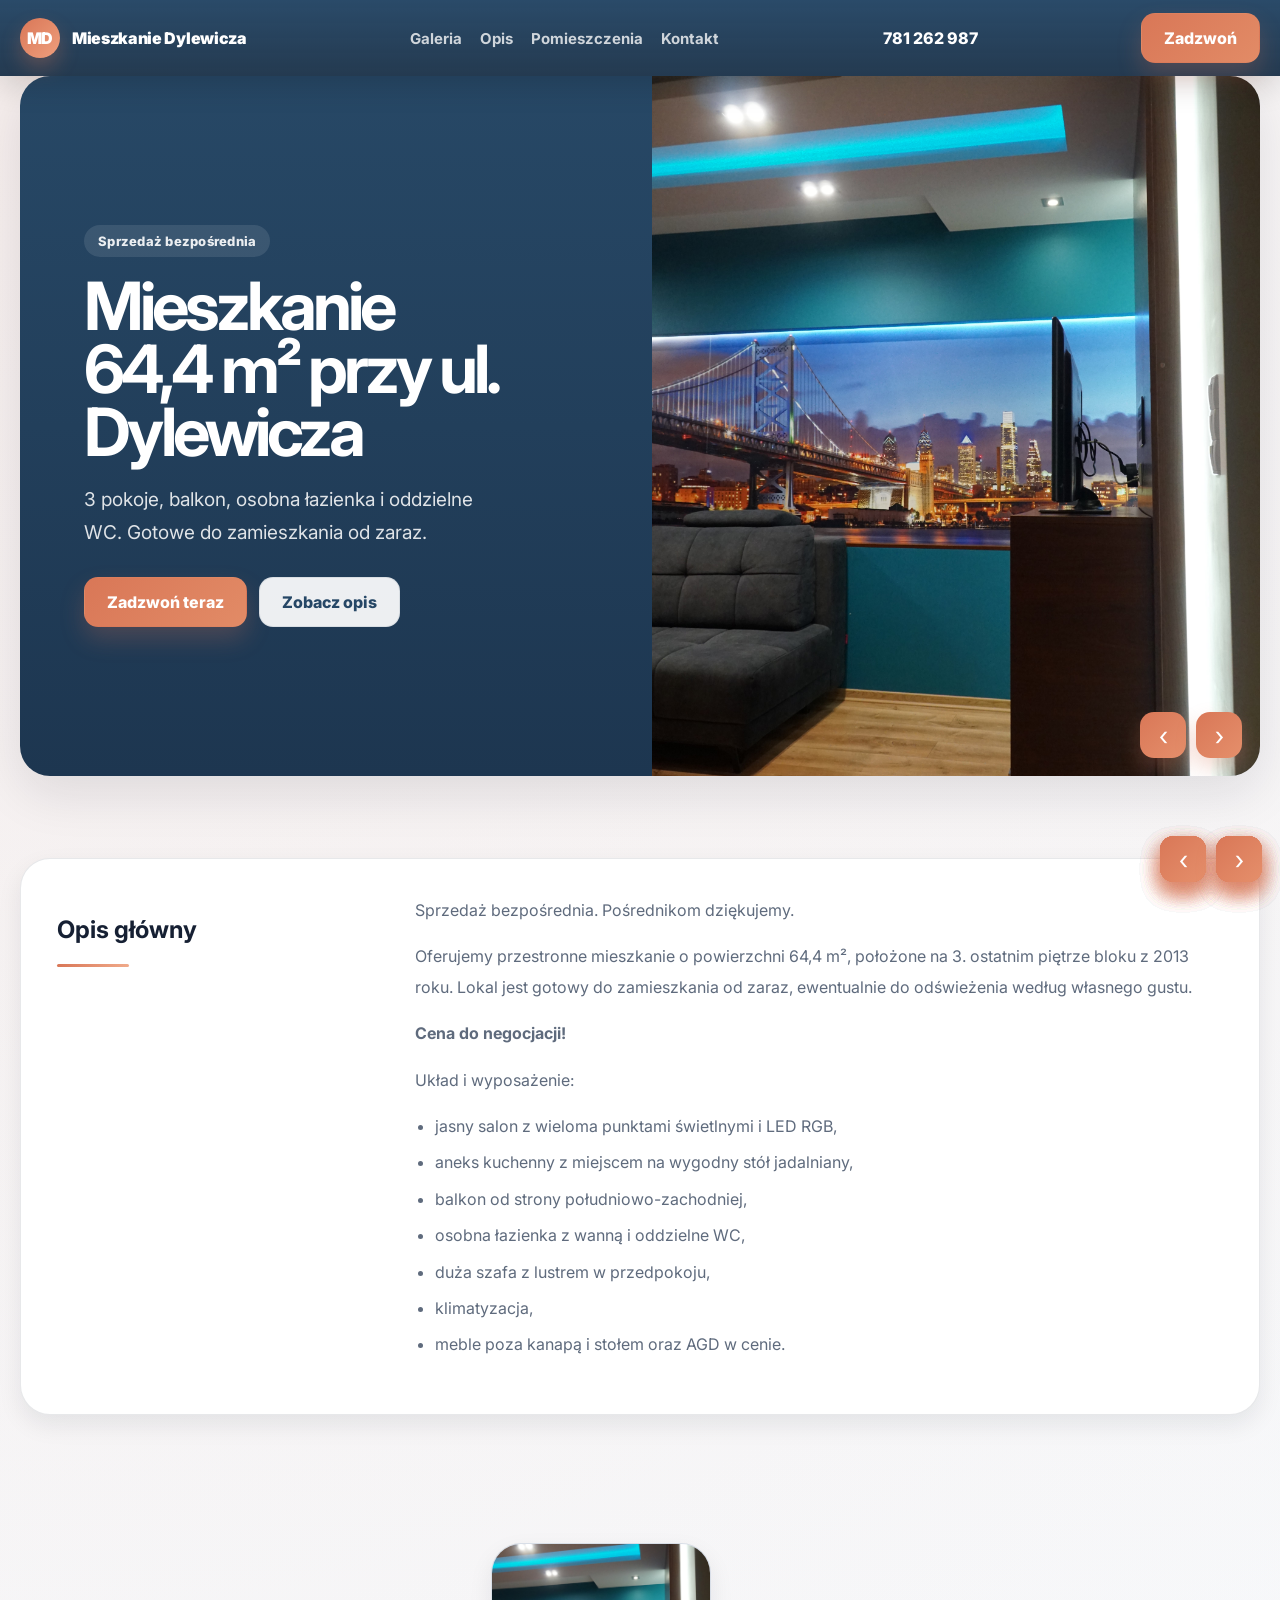
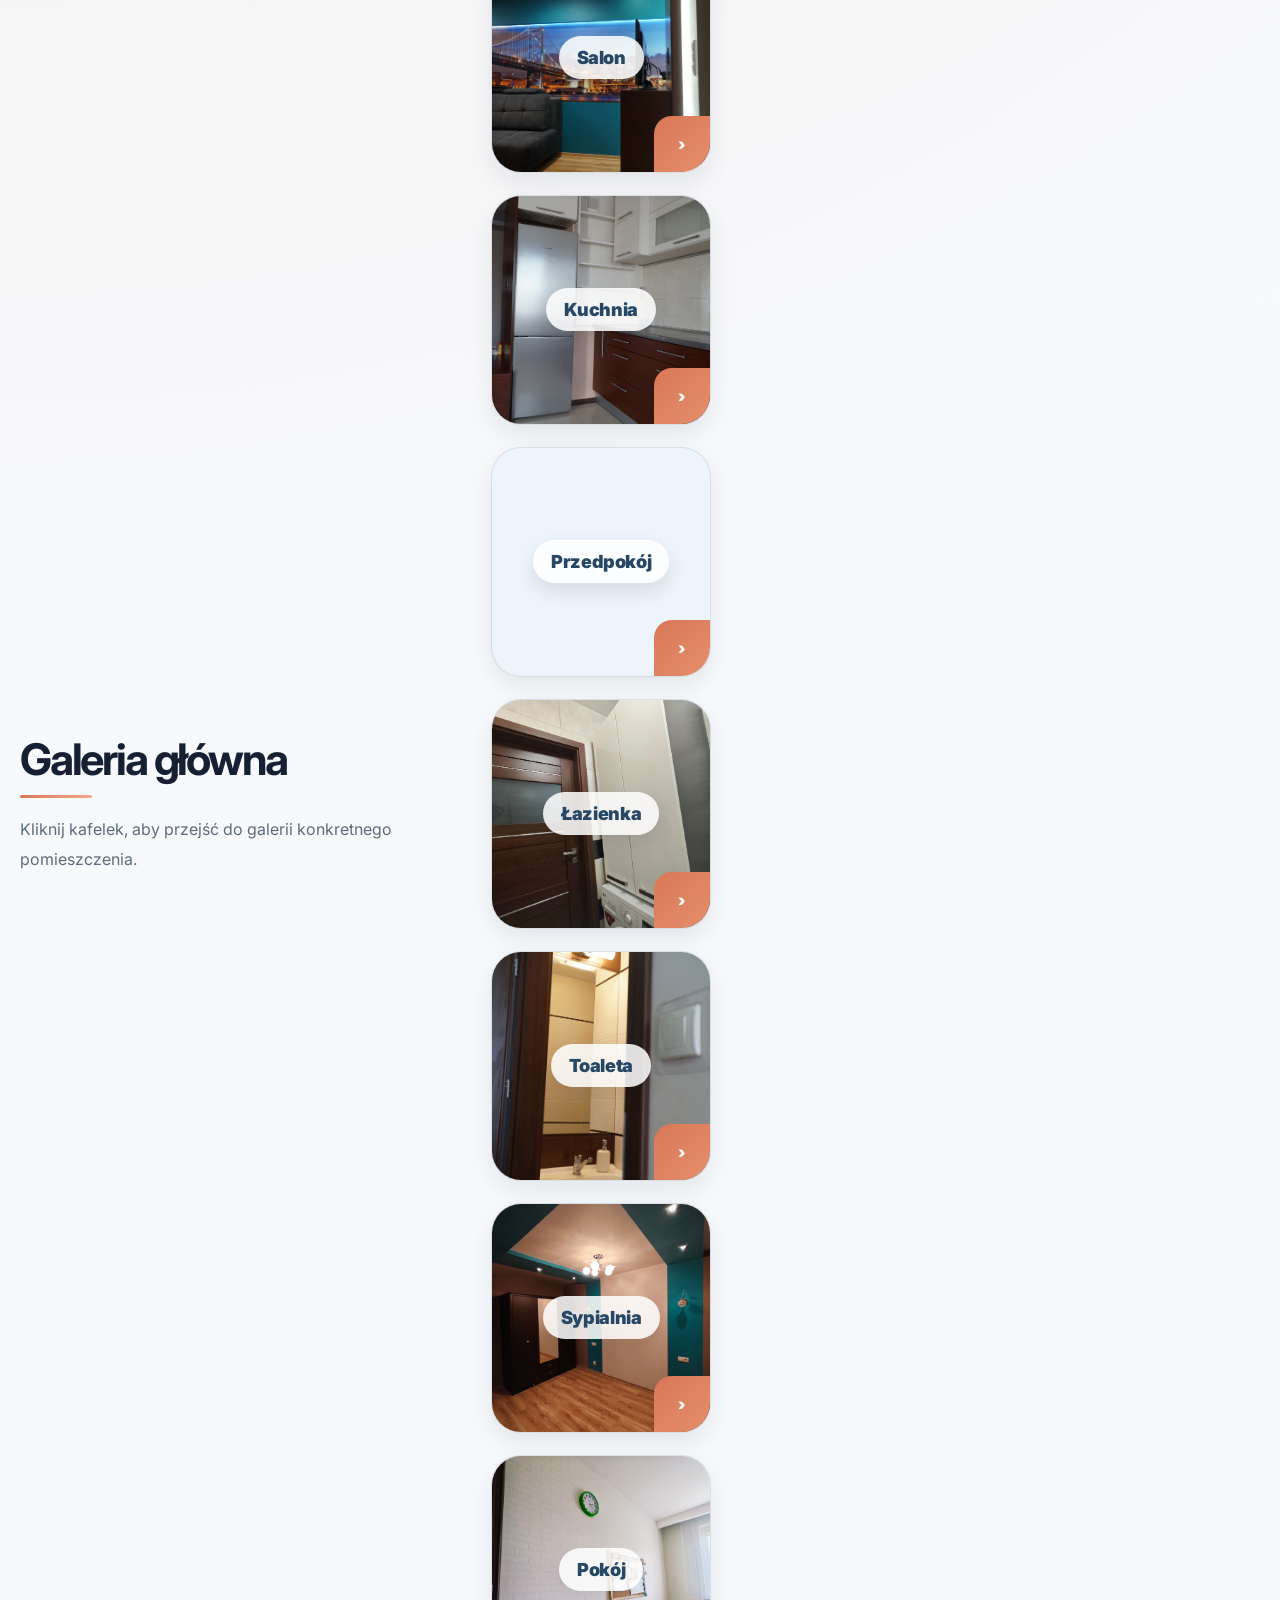
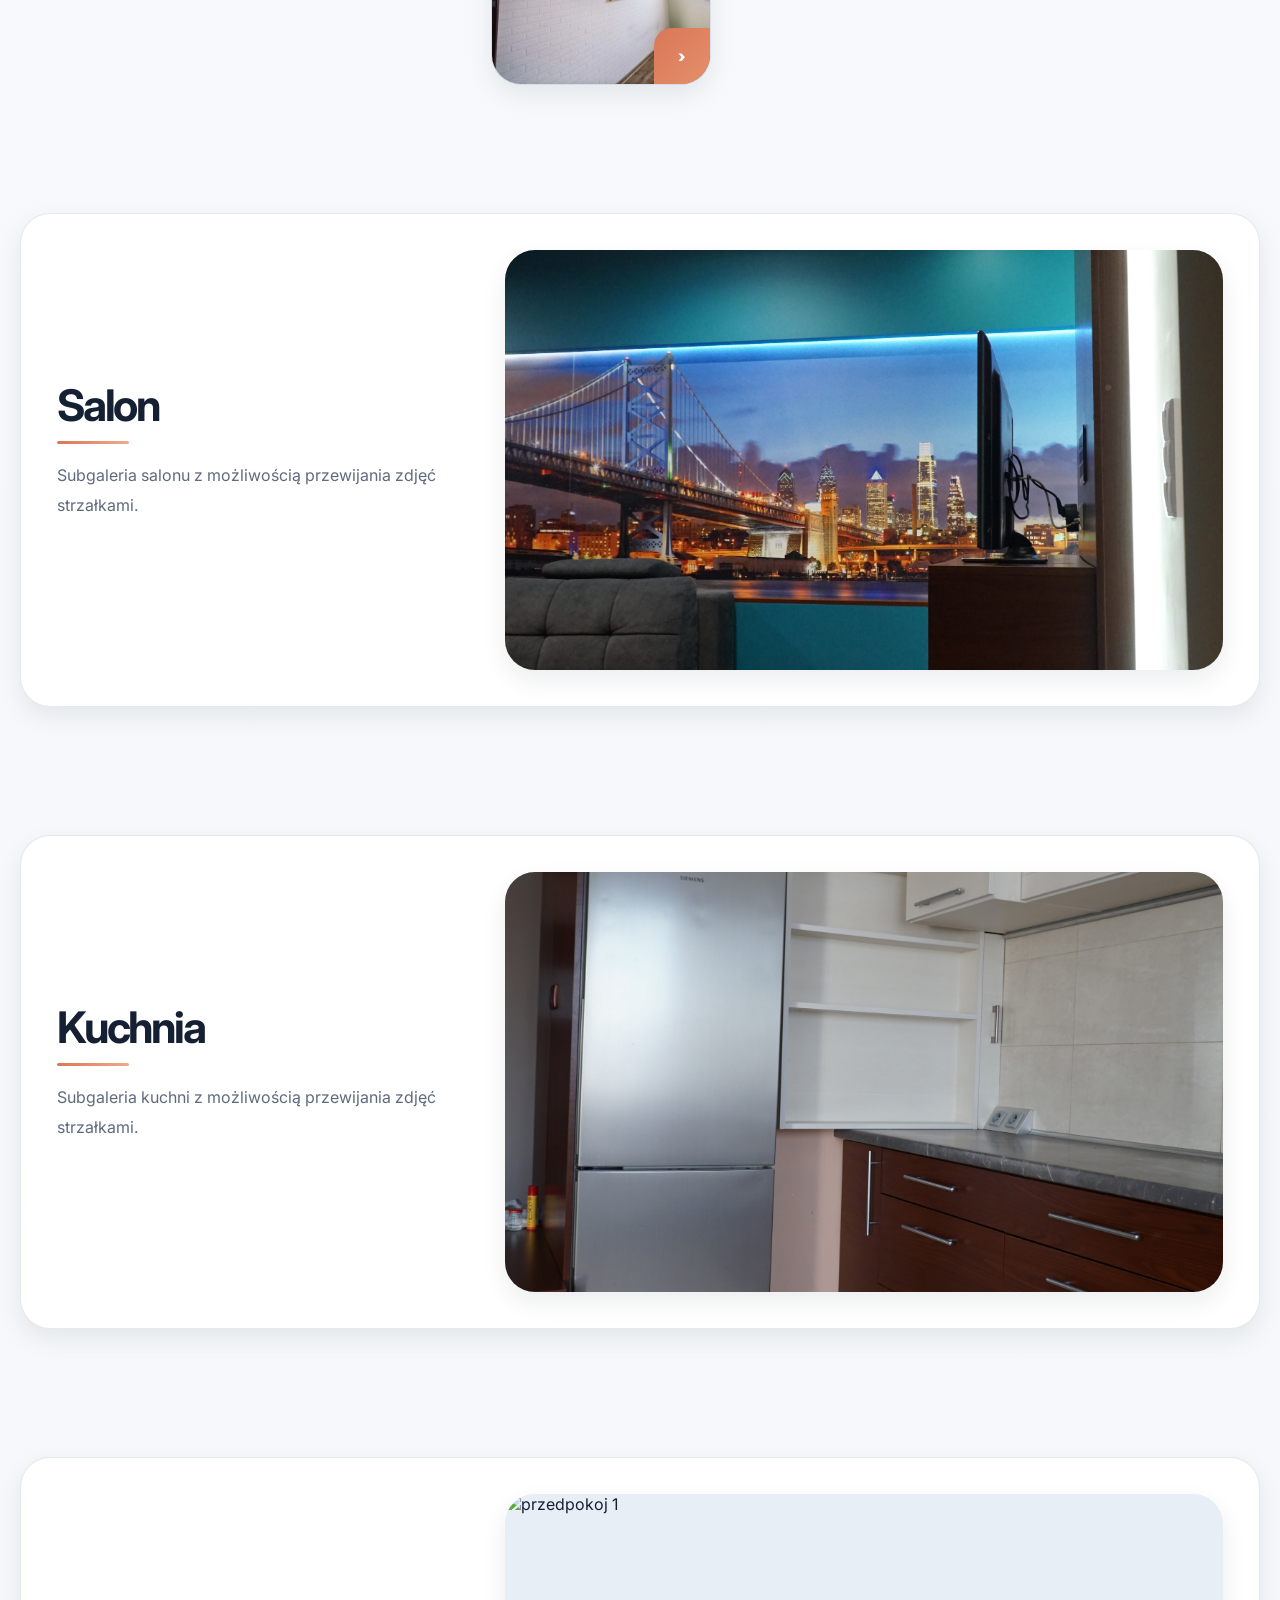
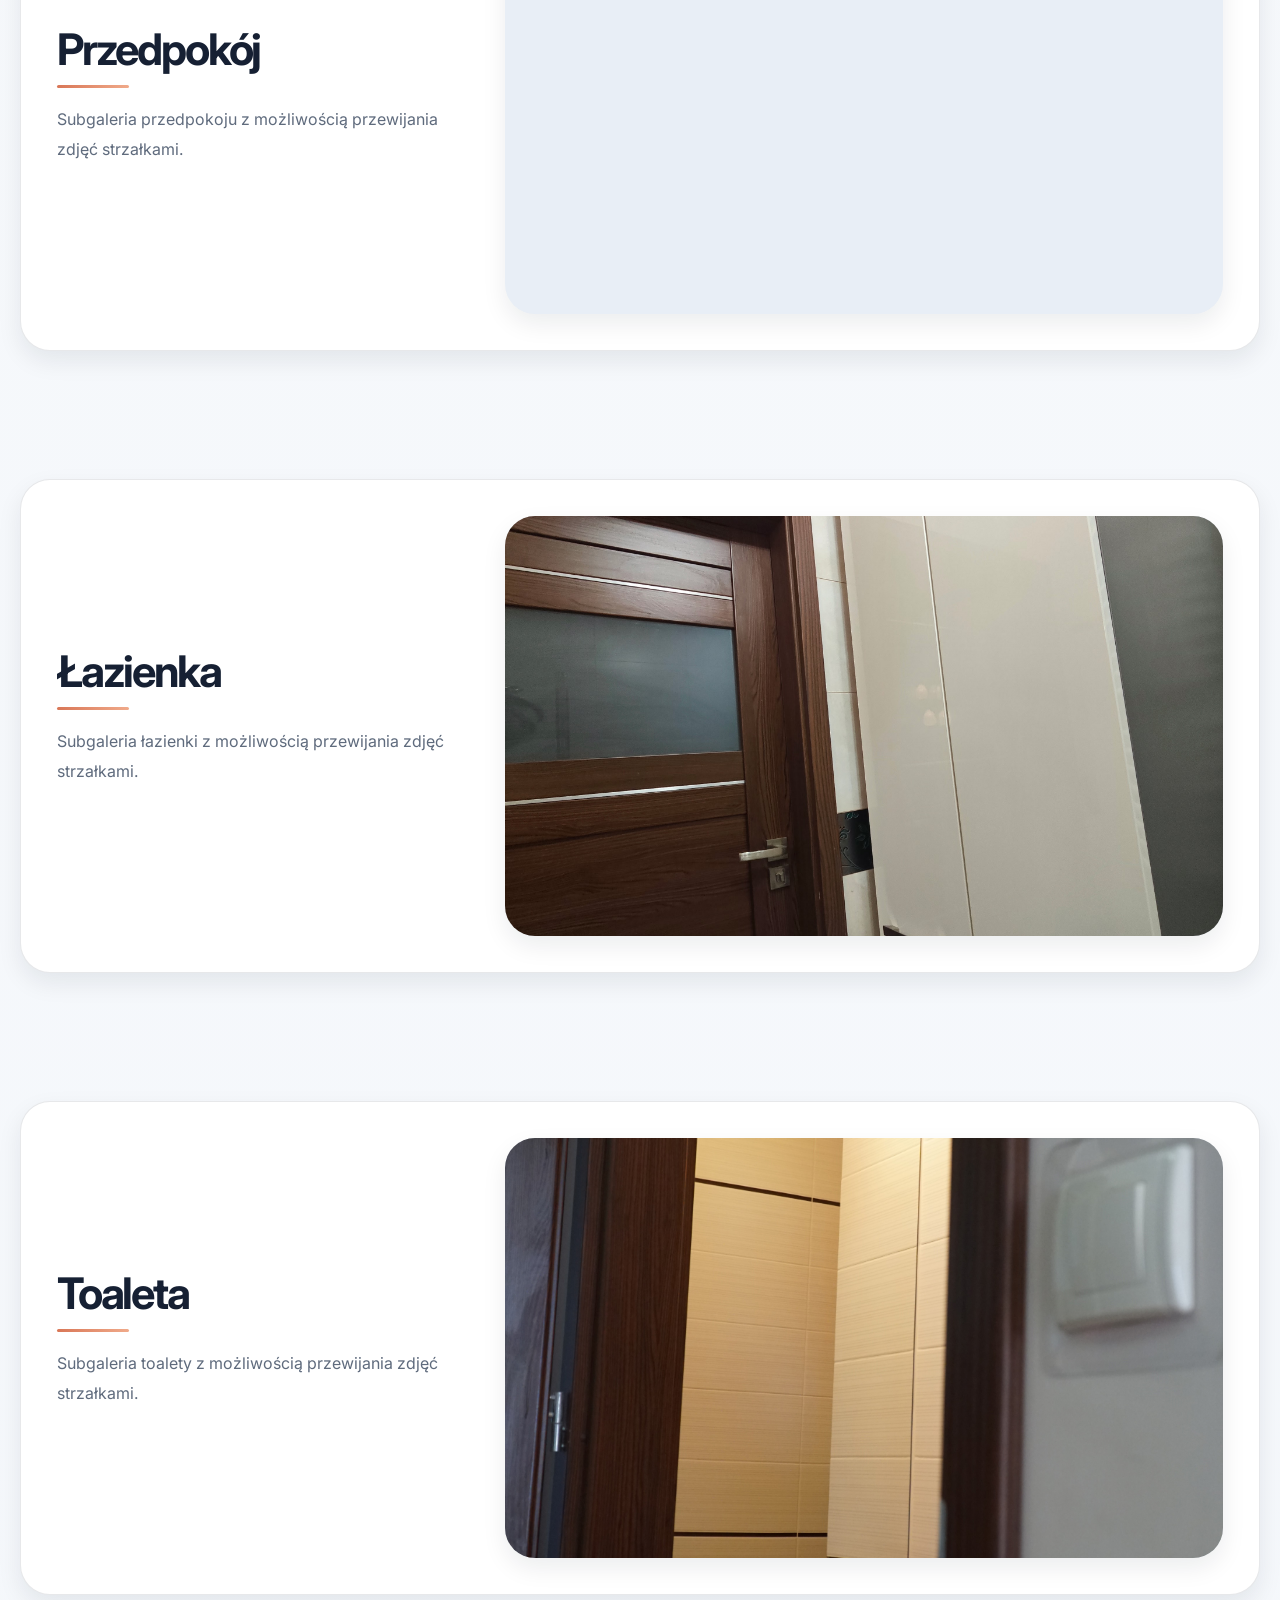
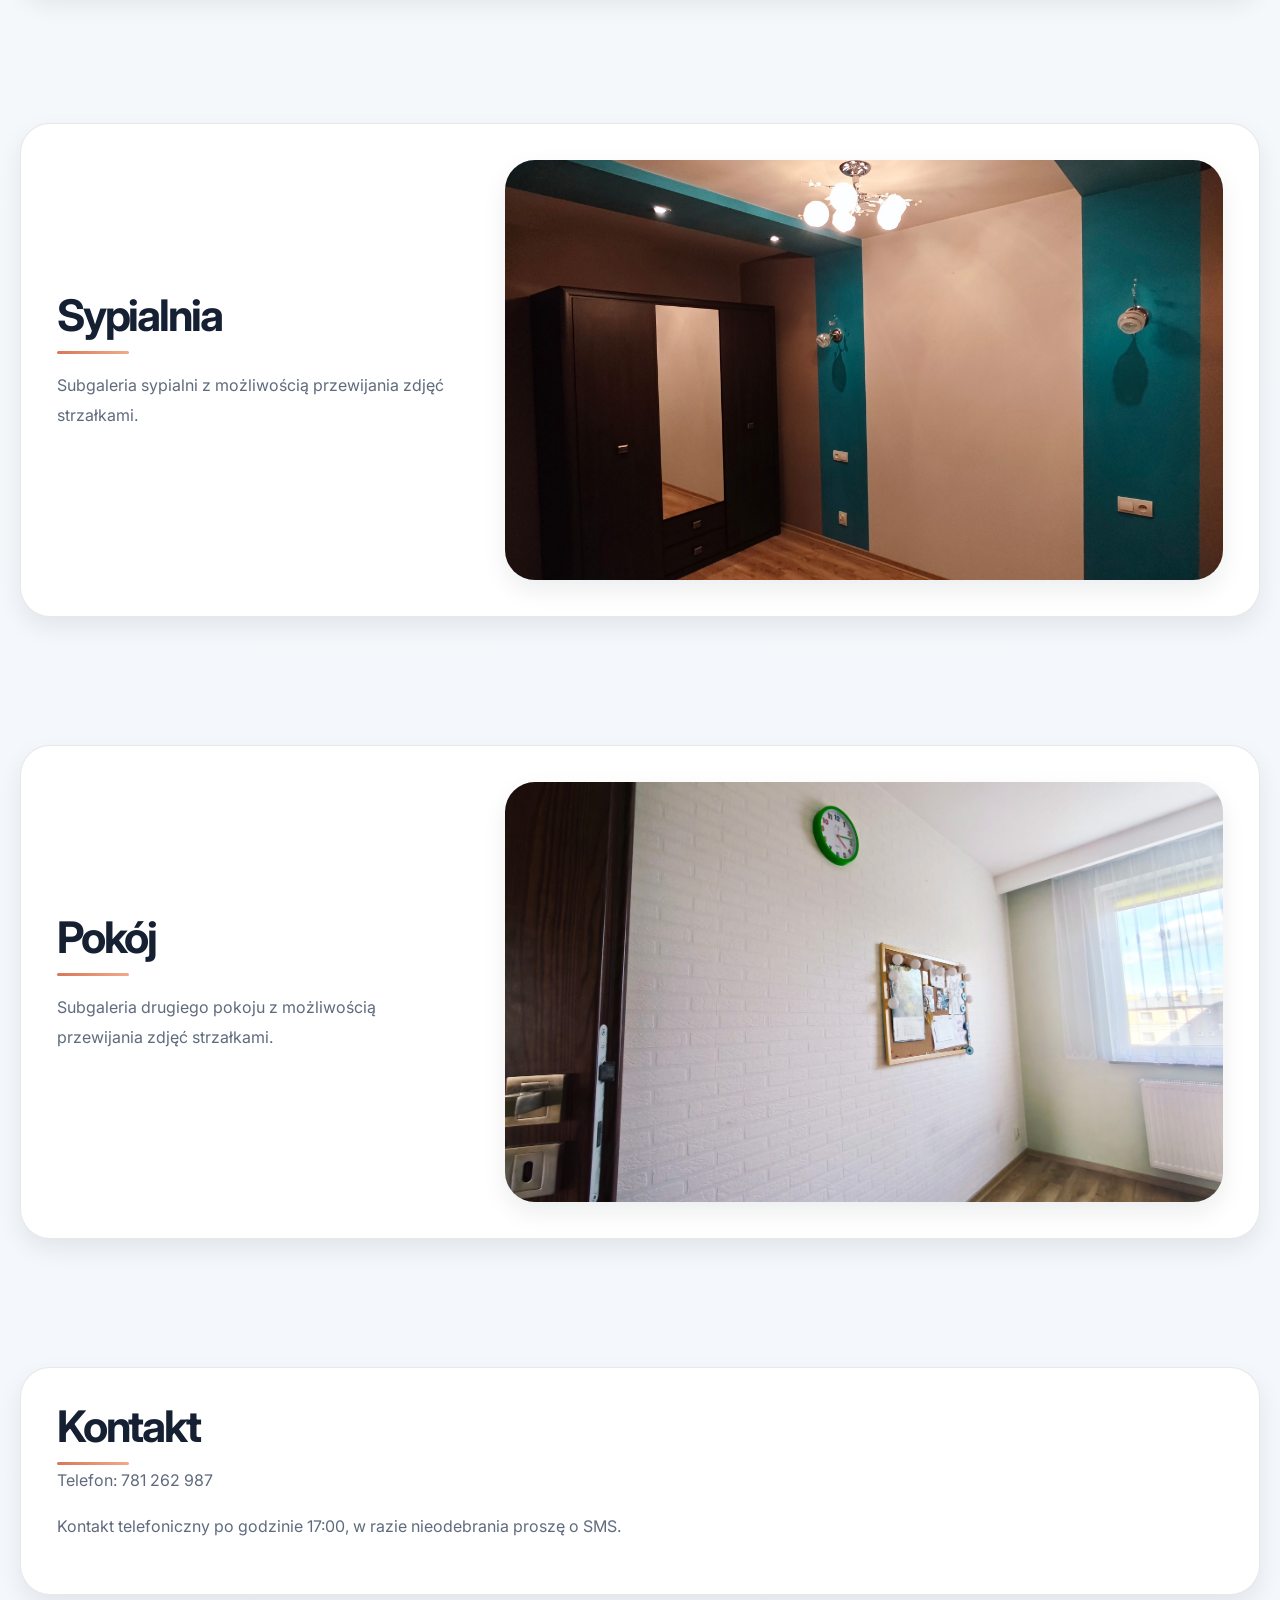
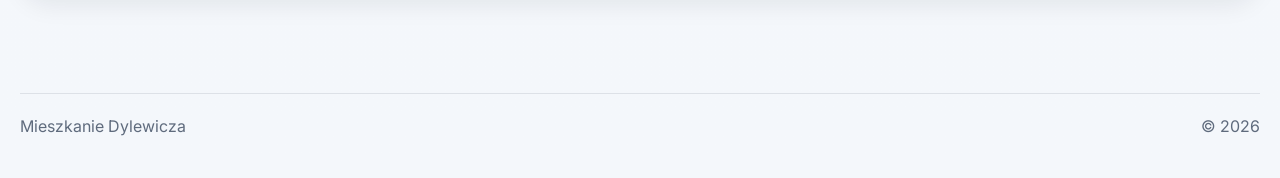
==== commit c35e2d2f: "Clean index strucuture" ====
--- a/index.html
+++ b/index.html
@@ -57,7 +57,7 @@
             <div class="slide"><img loading="lazy" decoding="async" src="images/kuchnia/kuchnia-1.jpeg" alt="Kuchnia"></div>
             <div class="slide"><img loading="lazy" decoding="async" src="images/sypialnia/sypialnia-1.jpg" alt="Sypialnia"></div>
             <div class="slide"><img loading="lazy" decoding="async" src="images/duza_lazienka/duza_lazienka-1.jpg" alt="Łazienka"></div>
-            <div class="slide"><img loading="lazy" decoding="async" src="images/przedpokoj/przedpokoj-1.jpg" alt="Przedpokoj"></div>
+            <div class="slide"><img loading="lazy" decoding="async" src="images/przedpokój/przedpokoj-1.jpg" alt="Przedpokój"></div>
           </div>
           <div class="hero-arrows">
             <button class="arrow" id="prevSlide" aria-label="Poprzednie zdjęcie">‹</button>
@@ -103,7 +103,7 @@
         <div class="room-tiles">
           <a class="room-tile" href="#salon"><div class="room-image" style="background-image:url('images/salon/salon-11.jpeg')"></div><div class="tile-overlay"><span class="tile-label">Salon</span></div><div class="tile-arrow">›</div></a>
           <a class="room-tile" href="#kuchnia"><div class="room-image" style="background-image:url('images/kuchnia/kuchnia-1.jpeg')"></div><div class="tile-overlay"><span class="tile-label">Kuchnia</span></div><div class="tile-arrow">›</div></a>
-          <a class="room-tile" href="#przedpokoj"><div class="room-image" style="background-image:url('images/przedpokoj/przedpokoj-1.jpg')"></div><div class="tile-overlay"><span class="tile-label">Przedpokoj</span></div><div class="tile-arrow">›</div></a>
+          <a class="room-tile" href="#przedpokoj"><div class="room-image" style="background-image:url('images/przedpokój/przedpokoj-1.jpg')"></div><div class="tile-overlay"><span class="tile-label">Przedpokój</span></div><div class="tile-arrow">›</div></a>
           <a class="room-tile" href="#duza_lazienka"><div class="room-image" style="background-image:url('images/duza_lazienka/duza_lazienka-1.jpg')"></div><div class="tile-overlay"><span class="tile-label">Łazienka</span></div><div class="tile-arrow">›</div></a>
           <a class="room-tile" href="#toaleta"><div class="room-image" style="background-image:url('images/toaleta/toaleta-1.jpeg')"></div><div class="tile-overlay"><span class="tile-label">Toaleta</span></div><div class="tile-arrow">›</div></a>
           <a class="room-tile" href="#sypialnia"><div class="room-image" style="background-image:url('images/sypialnia/sypialnia-1.jpg')"></div><div class="tile-overlay"><span class="tile-label">Sypialnia</span></div><div class="tile-arrow">›</div></a>
@@ -112,8 +112,8 @@
       </div>
     </section>
 
-    <section class="section" id="salon">
-      <div class="wrap content-card content-section">
+    <section class="section content-section" id="salon">
+      <div class="wrap content-card">
         <div class="flex">
           <div class="intro-text-column">
             <h3 class="section-title">Salon</h3>
@@ -135,8 +135,8 @@
       </div>
     </section>
 
-    <section class="section" id="kuchnia">
-      <div class="wrap content-card content-section">
+    <section class="section content-section" id="kuchnia">
+      <div class="wrap content-card">
         <div class="flex">
           <div class="intro-text-column">
             <h3 class="section-title">Kuchnia</h3>
@@ -158,19 +158,19 @@
       </div>
     </section>
 
-    <section class="section" id="przedpokoj">
-      <div class="wrap content-card content-section">
-        <div class="flex">
-          <div class="intro-text-column">
-            <h3 class="section-title">Przedpokoj</h3>
+    <section class="section content-section" id="przedpokoj">
+      <div class="wrap content-card">
+        <div class="flex">
+          <div class="intro-text-column">
+            <h3 class="section-title">Przedpokój</h3>
             <div class="underline"></div>
             <p class="text-block">Subgaleria przedpokoju z możliwością przewijania zdjęć strzałkami.</p>
           </div>
           <div class="subgallery-slider">
             <div class="subgallery-stage">
-              <div class="subslide active"><img loading="lazy" decoding="async" src="images/przedpokoj/przedpokoj-1.jpg" alt="Przedpokoj 1" data-lightbox></div>
-              <div class="subslide"><img loading="lazy" decoding="async" src="images/przedpokoj/przedpokoj-2.jpg" alt="Przedpokoj 2" data-lightbox></div>
-              <div class="subslide"><img loading="lazy" decoding="async" src="images/przedpokoj/przedpokoj-3.jpeg" alt="Przedpokoj 3" data-lightbox></div>
+              <div class="subslide active"><img loading="lazy" decoding="async" src="images/przedpokój/przedpokoj-1.jpg" alt="Przedpokój 1" data-lightbox></div>
+              <div class="subslide"><img loading="lazy" decoding="async" src="images/przedpokój/przedpokoj-2.jpg" alt="Przedpokój 2" data-lightbox></div>
+              <div class="subslide"><img loading="lazy" decoding="async" src="images/przedpokój/przedpokoj-3.jpeg" alt="Przedpokój 3" data-lightbox></div>
             </div>
             <div class="sub-controls">
               <button class="sub-btn" data-prev="przedpokoj" aria-label="Poprzednie zdjęcie przedpokoju">‹</button>
@@ -181,8 +181,8 @@
       </div>
     </section>
 
-    <section class="section" id="duza_lazienka">
-      <div class="wrap content-card content-section">
+    <section class="section content-section" id="duza_lazienka">
+      <div class="wrap content-card">
         <div class="flex">
           <div class="intro-text-column">
             <h3 class="section-title">Łazienka</h3>
@@ -204,8 +204,8 @@
       </div>
     </section>
 
-    <section class="section" id="toaleta">
-      <div class="wrap content-card content-section">
+    <section class="section content-section" id="toaleta">
+      <div class="wrap content-card">
         <div class="flex">
           <div class="intro-text-column">
             <h3 class="section-title">Toaleta</h3>
@@ -227,8 +227,8 @@
       </div>
     </section>
 
-    <section class="section" id="sypialnia">
-      <div class="wrap content-card content-section">
+    <section class="section content-section" id="sypialnia">
+      <div class="wrap content-card">
         <div class="flex">
           <div class="intro-text-column">
             <h3 class="section-title">Sypialnia</h3>
@@ -250,8 +250,8 @@
       </div>
     </section>
 
-    <section class="section" id="drugi_pokoj">
-      <div class="wrap content-card content-section">
+    <section class="section content-section" id="drugi_pokoj">
+      <div class="wrap content-card">
         <div class="flex">
           <div class="intro-text-column">
             <h3 class="section-title">Pokój</h3>
@@ -292,7 +292,7 @@
     </div>
   </footer>
 
-  <div id="lightboxOverlay" role="dialog" aria-modal="true" aria-hidden="true" aria-label="Galeria zdjęć" tabindex="-1" style="position:fixed;inset:0;z-index:9999;background:rgba(8,12,24,.88);display:none;align-items:center;justify-content:center;padding:24px;">
+  <div id="lightboxOverlay" style="position:fixed;inset:0;z-index:9999;background:rgba(8,12,24,.88);display:none;align-items:center;justify-content:center;padding:24px;">
     <button id="lightboxClose" aria-label="Zamknij" style="position:absolute;top:18px;right:18px;width:44px;height:44px;border:0;border-radius:999px;background:#fff;color:#111;font-size:26px;cursor:pointer;line-height:44px;">×</button>
     <img id="lightboxImage" alt="" style="max-width:min(95vw,1400px);max-height:90vh;width:auto;height:auto;object-fit:contain;border-radius:16px;box-shadow:0 16px 48px rgba(0,0,0,.35);">
   </div>
@@ -300,4 +300,4 @@
   <script src="assets/js/main.js"></script>
   <script src="assets/js/gallery.js"></script>
 </body>
-</html>
+</html>
--- a/assets/css/style.css
+++ b/assets/css/style.css
@@ -451,4 +451,40 @@
   .menu.is-open {
     display: flex;
   }
+}
+.section {
+  scroll-margin-top: 96px;
+}
+
+.menu-toggle {
+  display: none;
+  border: 0;
+  background: rgba(255,255,255,0.12);
+  color: #fff;
+  width: 44px;
+  height: 44px;
+  border-radius: 12px;
+  font-size: 20px;
+  cursor: pointer;
+}
+
+@media (max-width: 980px) {
+  .menu-toggle {
+    display: inline-grid;
+    place-items: center;
+  }
+
+  .menu {
+    display: none;
+    width: 100%;
+    order: 10;
+    flex-direction: column;
+    align-items: flex-start;
+    gap: 12px;
+    padding: 12px 0 0;
+  }
+
+  .menu.is-open {
+    display: flex;
+  }
 }
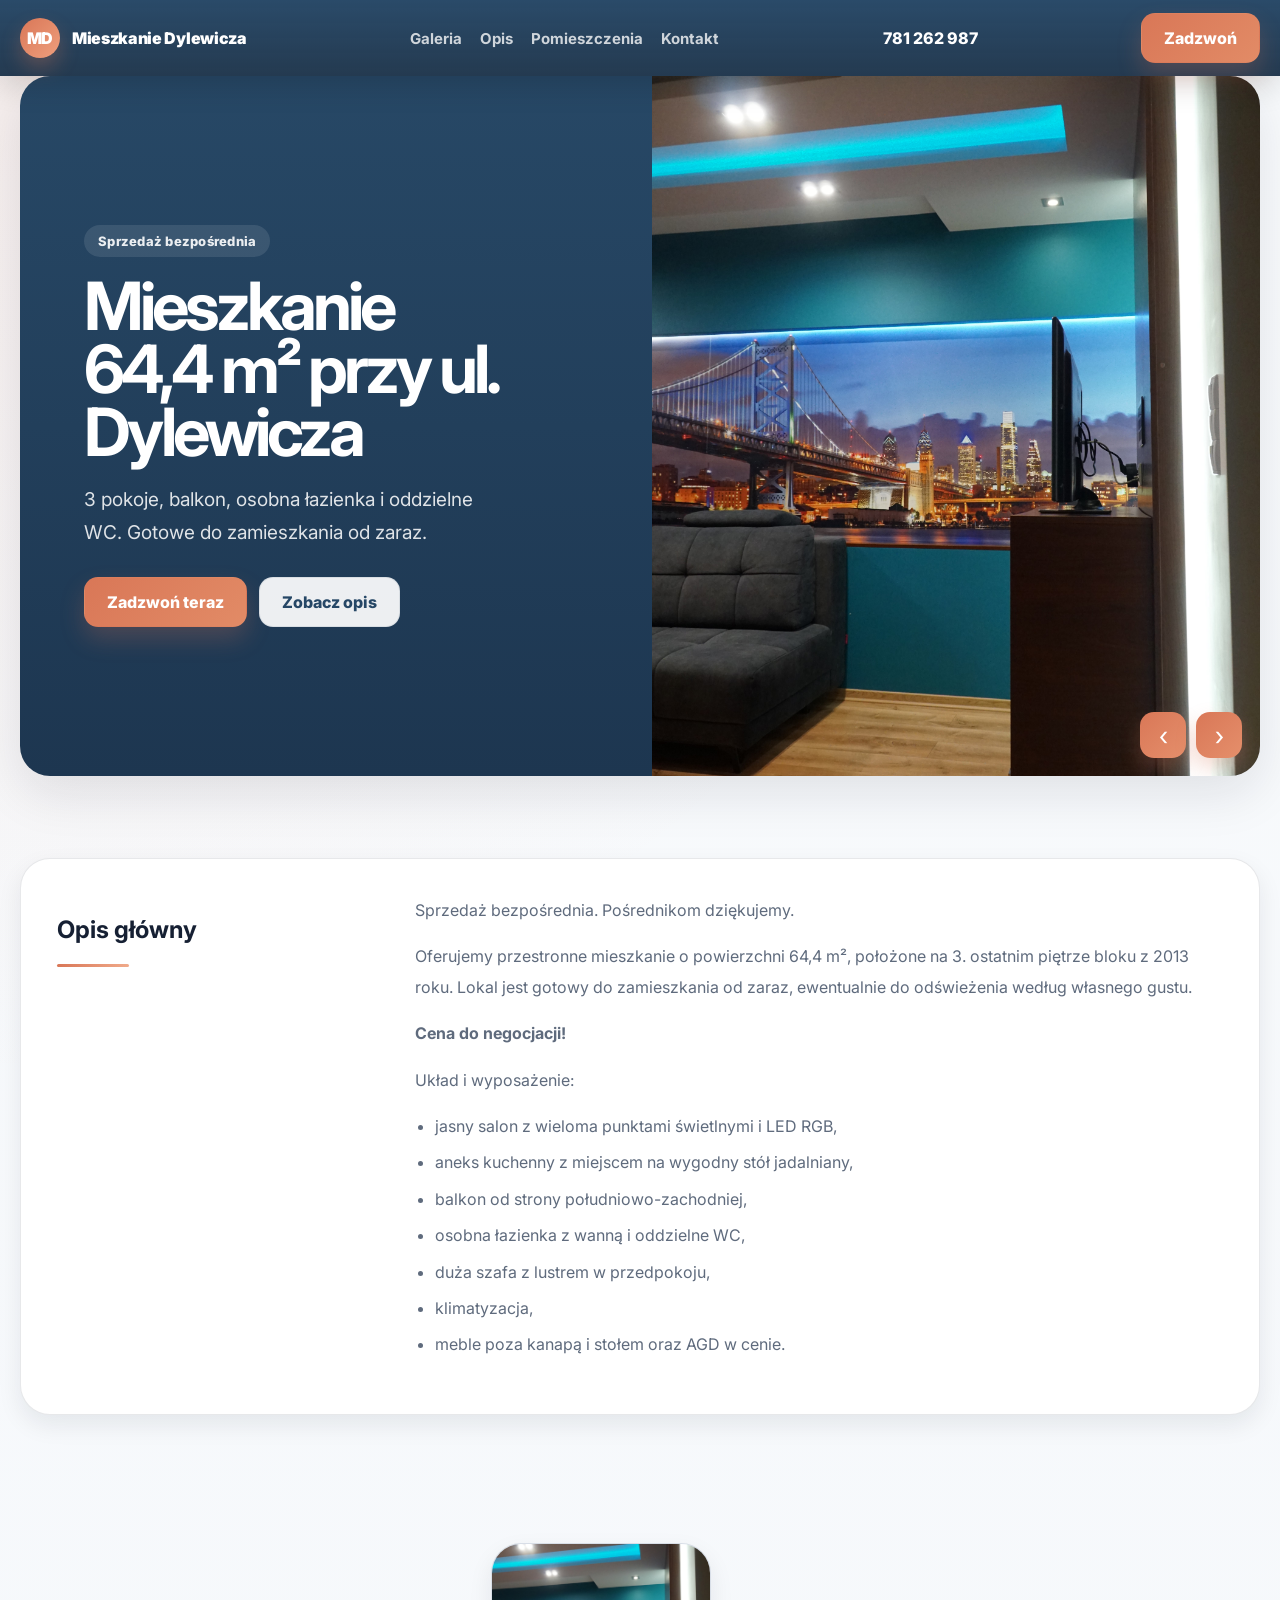
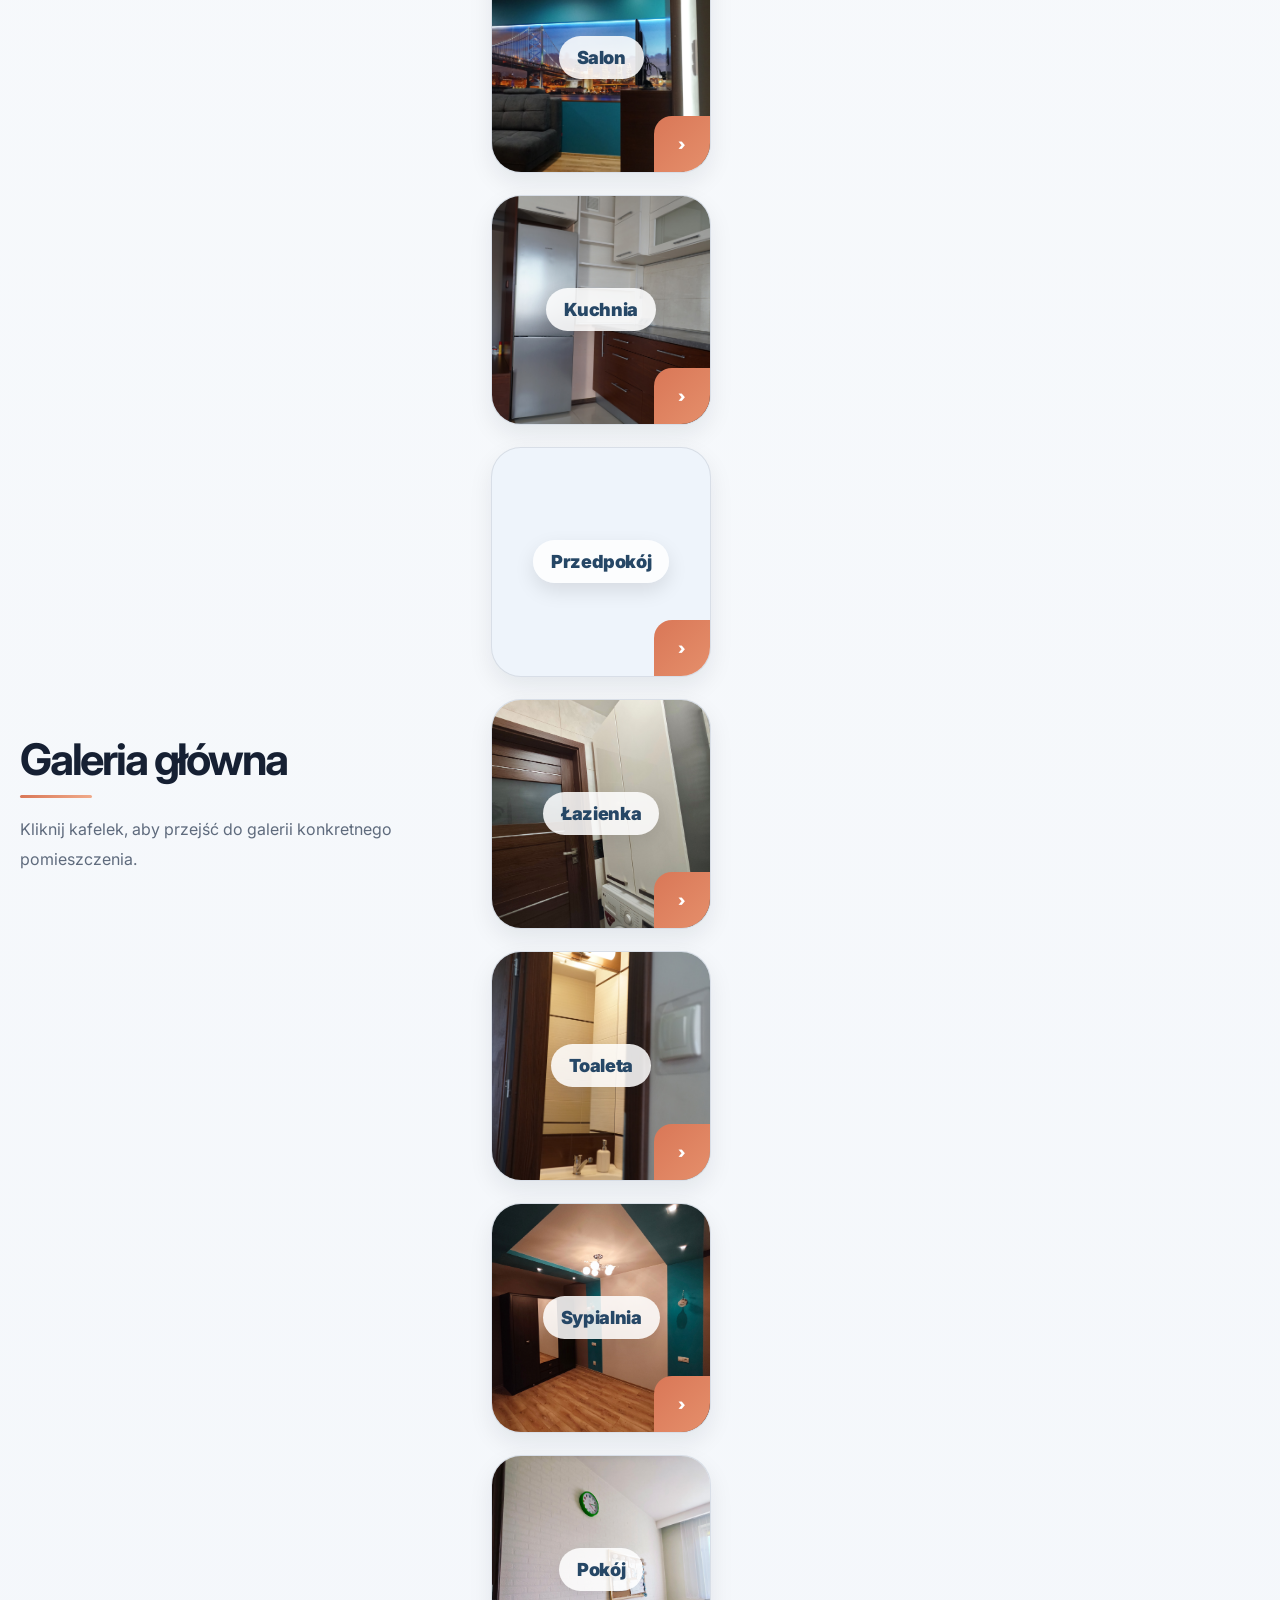
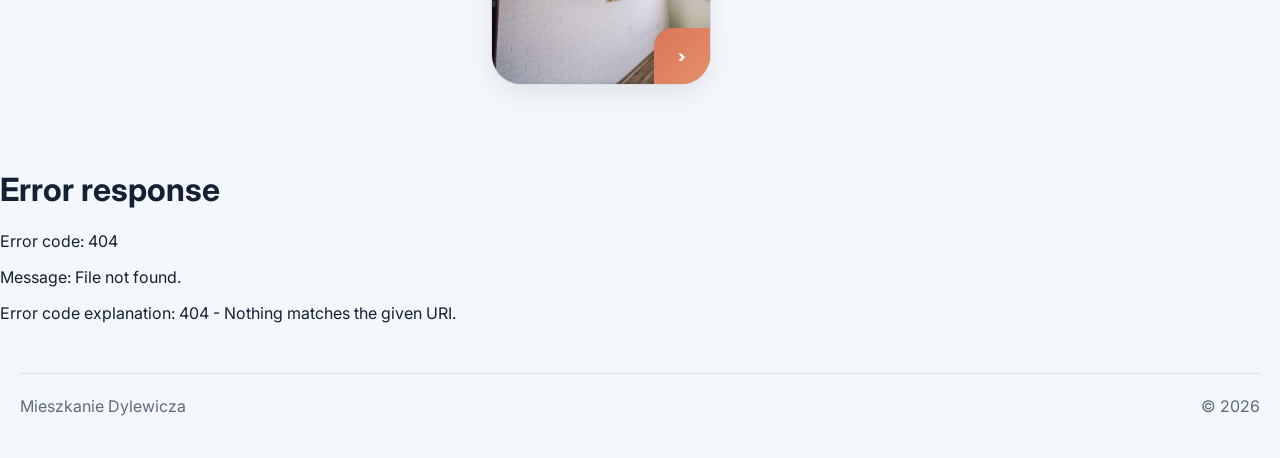
==== commit f194dad8: "Modulowa struktura" ====
--- a/index.html
+++ b/index.html
@@ -21,282 +21,15 @@
   <link rel="stylesheet" href="assets/css/style.css" />
 </head>
 <body>
-  <header class="topbar">
-    <div class="wrap topbar-inner">
-      <a class="brand" href="#top">
-        <span class="brand-mark">MD</span>
-        <span>Mieszkanie Dylewicza</span>
-      </a>
-      <button class="menu-toggle" aria-expanded="false" aria-controls="pageMenu" aria-label="Otwórz menu">☰</button>
-      <nav class="menu" id="pageMenu" aria-label="Główne menu">
-        <a href="#galeria">Galeria</a>
-        <a href="#opis">Opis</a>
-        <a href="#galeria-pomieszczen">Pomieszczenia</a>
-        <a href="#kontakt">Kontakt</a>
-      </nav>
-      <a class="phone-pill" href="tel:+48781262987">781 262 987</a>
-      <a class="book-btn" href="tel:+48781262987">Zadzwoń</a>
-    </div>
-  </header>
+  <div data-include="partials/hero.html"></div>
+  <div data-include="partials/opis.html"></div>
+  <div data-include="partials/selektor_galerii_pokoi.html"></div>
+  <div data-include="partials/galeria_pokoi.html"></div>
 
-  <main id="top">
-    <section class="hero section">
-      <div class="wrap hero-grid">
-        <div class="hero-copy">
-          <div class="eyebrow">Sprzedaż bezpośrednia</div>
-          <h1>Mieszkanie 64,4 m² przy ul. Dylewicza</h1>
-          <p class="lead">3 pokoje, balkon, osobna łazienka i oddzielne WC. Gotowe do zamieszkania od zaraz.</p>
-          <div class="hero-actions">
-            <a class="cta-btn" href="tel:+48781262987">Zadzwoń teraz</a>
-            <a class="ghost-btn" href="#opis">Zobacz opis</a>
-          </div>
-        </div>
-        <div class="hero-slider" id="galeria">
-          <div class="slides">
-            <div class="slide active"><img loading="lazy" decoding="async" src="images/salon/salon-11.jpeg" alt="Salon"></div>
-            <div class="slide"><img loading="lazy" decoding="async" src="images/kuchnia/kuchnia-1.jpeg" alt="Kuchnia"></div>
-            <div class="slide"><img loading="lazy" decoding="async" src="images/sypialnia/sypialnia-1.jpg" alt="Sypialnia"></div>
-            <div class="slide"><img loading="lazy" decoding="async" src="images/duza_lazienka/duza_lazienka-1.jpg" alt="Łazienka"></div>
-            <div class="slide"><img loading="lazy" decoding="async" src="images/przedpokój/przedpokoj-1.jpg" alt="Przedpokój"></div>
-          </div>
-          <div class="hero-arrows">
-            <button class="arrow" id="prevSlide" aria-label="Poprzednie zdjęcie">‹</button>
-            <button class="arrow" id="nextSlide" aria-label="Następne zdjęcie">›</button>
-          </div>
-        </div>
-      </div>
-    </section>
+  <div data-include="partials/footer.html"></div>
+  <div data-include="partials/lightbox.html"></div>
 
-    <section class="section" id="opis">
-      <div class="wrap opis-card">
-        <div class="opis-grid">
-          <div>
-            <h2>Opis główny</h2>
-            <div class="underline"></div>
-          </div>
-          <div class="opis-text">
-            <p>Sprzedaż bezpośrednia. Pośrednikom dziękujemy.</p>
-            <p>Oferujemy przestronne mieszkanie o powierzchni 64,4 m², położone na 3. ostatnim piętrze bloku z 2013 roku. Lokal jest gotowy do zamieszkania od zaraz, ewentualnie do odświeżenia według własnego gustu.</p>
-            <p><strong>Cena do negocjacji!</strong></p>
-            <p>Układ i wyposażenie:</p>
-            <ul>
-              <li>jasny salon z wieloma punktami świetlnymi i LED RGB,</li>
-              <li>aneks kuchenny z miejscem na wygodny stół jadalniany,</li>
-              <li>balkon od strony południowo-zachodniej,</li>
-              <li>osobna łazienka z wanną i oddzielne WC,</li>
-              <li>duża szafa z lustrem w przedpokoju,</li>
-              <li>klimatyzacja,</li>
-              <li>meble poza kanapą i stołem oraz AGD w cenie.</li>
-            </ul>
-          </div>
-        </div>
-      </div>
-    </section>
-
-    <section class="section" id="galeria-pomieszczen">
-      <div class="wrap gallery-flex">
-        <div class="intro-text-column">
-          <h2 class="section-title">Galeria główna</h2>
-          <div class="underline"></div>
-          <p class="text-block">Kliknij kafelek, aby przejść do galerii konkretnego pomieszczenia.</p>
-        </div>
-        <div class="room-tiles">
-          <a class="room-tile" href="#salon"><div class="room-image" style="background-image:url('images/salon/salon-11.jpeg')"></div><div class="tile-overlay"><span class="tile-label">Salon</span></div><div class="tile-arrow">›</div></a>
-          <a class="room-tile" href="#kuchnia"><div class="room-image" style="background-image:url('images/kuchnia/kuchnia-1.jpeg')"></div><div class="tile-overlay"><span class="tile-label">Kuchnia</span></div><div class="tile-arrow">›</div></a>
-          <a class="room-tile" href="#przedpokoj"><div class="room-image" style="background-image:url('images/przedpokój/przedpokoj-1.jpg')"></div><div class="tile-overlay"><span class="tile-label">Przedpokój</span></div><div class="tile-arrow">›</div></a>
-          <a class="room-tile" href="#duza_lazienka"><div class="room-image" style="background-image:url('images/duza_lazienka/duza_lazienka-1.jpg')"></div><div class="tile-overlay"><span class="tile-label">Łazienka</span></div><div class="tile-arrow">›</div></a>
-          <a class="room-tile" href="#toaleta"><div class="room-image" style="background-image:url('images/toaleta/toaleta-1.jpeg')"></div><div class="tile-overlay"><span class="tile-label">Toaleta</span></div><div class="tile-arrow">›</div></a>
-          <a class="room-tile" href="#sypialnia"><div class="room-image" style="background-image:url('images/sypialnia/sypialnia-1.jpg')"></div><div class="tile-overlay"><span class="tile-label">Sypialnia</span></div><div class="tile-arrow">›</div></a>
-          <a class="room-tile" href="#drugi_pokoj"><div class="room-image" style="background-image:url('images/drugi_pokoj/maly_pokoj-1.jpg')"></div><div class="tile-overlay"><span class="tile-label">Pokój</span></div><div class="tile-arrow">›</div></a>
-        </div>
-      </div>
-    </section>
-
-    <section class="section content-section" id="salon">
-      <div class="wrap content-card">
-        <div class="flex">
-          <div class="intro-text-column">
-            <h3 class="section-title">Salon</h3>
-            <div class="underline"></div>
-            <p class="text-block">Subgaleria salonu z możliwością przewijania zdjęć strzałkami.</p>
-          </div>
-          <div class="subgallery-slider">
-            <div class="subgallery-stage">
-              <div class="subslide active"><img loading="lazy" decoding="async" src="images/salon/salon-11.jpeg" alt="Salon 1" data-lightbox></div>
-              <div class="subslide"><img loading="lazy" decoding="async" src="images/salon/salon-10.jpeg" alt="Salon 2" data-lightbox></div>
-              <div class="subslide"><img loading="lazy" decoding="async" src="images/salon/salon-14.jpeg" alt="Salon 3" data-lightbox></div>
-            </div>
-            <div class="sub-controls">
-              <button class="sub-btn" data-prev="salon" aria-label="Poprzednie zdjęcie salonu">‹</button>
-              <button class="sub-btn" data-next="salon" aria-label="Następne zdjęcie salonu">›</button>
-            </div>
-          </div>
-        </div>
-      </div>
-    </section>
-
-    <section class="section content-section" id="kuchnia">
-      <div class="wrap content-card">
-        <div class="flex">
-          <div class="intro-text-column">
-            <h3 class="section-title">Kuchnia</h3>
-            <div class="underline"></div>
-            <p class="text-block">Subgaleria kuchni z możliwością przewijania zdjęć strzałkami.</p>
-          </div>
-          <div class="subgallery-slider">
-            <div class="subgallery-stage">
-              <div class="subslide active"><img loading="lazy" decoding="async" src="images/kuchnia/kuchnia-1.jpeg" alt="Kuchnia 1" data-lightbox></div>
-              <div class="subslide"><img loading="lazy" decoding="async" src="images/kuchnia/kuchnia-2.jpeg" alt="Kuchnia 2" data-lightbox></div>
-              <div class="subslide"><img loading="lazy" decoding="async" src="images/kuchnia/kuchnia-3.jpeg" alt="Kuchnia 3" data-lightbox></div>
-            </div>
-            <div class="sub-controls">
-              <button class="sub-btn" data-prev="kuchnia" aria-label="Poprzednie zdjęcie kuchni">‹</button>
-              <button class="sub-btn" data-next="kuchnia" aria-label="Następne zdjęcie kuchni">›</button>
-            </div>
-          </div>
-        </div>
-      </div>
-    </section>
-
-    <section class="section content-section" id="przedpokoj">
-      <div class="wrap content-card">
-        <div class="flex">
-          <div class="intro-text-column">
-            <h3 class="section-title">Przedpokój</h3>
-            <div class="underline"></div>
-            <p class="text-block">Subgaleria przedpokoju z możliwością przewijania zdjęć strzałkami.</p>
-          </div>
-          <div class="subgallery-slider">
-            <div class="subgallery-stage">
-              <div class="subslide active"><img loading="lazy" decoding="async" src="images/przedpokój/przedpokoj-1.jpg" alt="Przedpokój 1" data-lightbox></div>
-              <div class="subslide"><img loading="lazy" decoding="async" src="images/przedpokój/przedpokoj-2.jpg" alt="Przedpokój 2" data-lightbox></div>
-              <div class="subslide"><img loading="lazy" decoding="async" src="images/przedpokój/przedpokoj-3.jpeg" alt="Przedpokój 3" data-lightbox></div>
-            </div>
-            <div class="sub-controls">
-              <button class="sub-btn" data-prev="przedpokoj" aria-label="Poprzednie zdjęcie przedpokoju">‹</button>
-              <button class="sub-btn" data-next="przedpokoj" aria-label="Następne zdjęcie przedpokoju">›</button>
-            </div>
-          </div>
-        </div>
-      </div>
-    </section>
-
-    <section class="section content-section" id="duza_lazienka">
-      <div class="wrap content-card">
-        <div class="flex">
-          <div class="intro-text-column">
-            <h3 class="section-title">Łazienka</h3>
-            <div class="underline"></div>
-            <p class="text-block">Subgaleria łazienki z możliwością przewijania zdjęć strzałkami.</p>
-          </div>
-          <div class="subgallery-slider">
-            <div class="subgallery-stage">
-              <div class="subslide active"><img loading="lazy" decoding="async" src="images/duza_lazienka/duza_lazienka-1.jpg" alt="Łazienka 1" data-lightbox></div>
-              <div class="subslide"><img loading="lazy" decoding="async" src="images/duza_lazienka/duza_lazienka-2.jpg" alt="Łazienka 2" data-lightbox></div>
-              <div class="subslide"><img loading="lazy" decoding="async" src="images/duza_lazienka/duza_lazienka-3.jpg" alt="Łazienka 3" data-lightbox></div>
-            </div>
-            <div class="sub-controls">
-              <button class="sub-btn" data-prev="duza_lazienka" aria-label="Poprzednie zdjęcie łazienki">‹</button>
-              <button class="sub-btn" data-next="duza_lazienka" aria-label="Następne zdjęcie łazienki">›</button>
-            </div>
-          </div>
-        </div>
-      </div>
-    </section>
-
-    <section class="section content-section" id="toaleta">
-      <div class="wrap content-card">
-        <div class="flex">
-          <div class="intro-text-column">
-            <h3 class="section-title">Toaleta</h3>
-            <div class="underline"></div>
-            <p class="text-block">Subgaleria toalety z możliwością przewijania zdjęć strzałkami.</p>
-          </div>
-          <div class="subgallery-slider">
-            <div class="subgallery-stage">
-              <div class="subslide active"><img loading="lazy" decoding="async" src="images/toaleta/toaleta-1.jpeg" alt="Toaleta 1" data-lightbox></div>
-              <div class="subslide"><img loading="lazy" decoding="async" src="images/toaleta/toaleta-2.jpeg" alt="Toaleta 2" data-lightbox></div>
-              <div class="subslide"><img loading="lazy" decoding="async" src="images/toaleta/toaleta-3.jpeg" alt="Toaleta 3" data-lightbox></div>
-            </div>
-            <div class="sub-controls">
-              <button class="sub-btn" data-prev="toaleta" aria-label="Poprzednie zdjęcie toalety">‹</button>
-              <button class="sub-btn" data-next="toaleta" aria-label="Następne zdjęcie toalety">›</button>
-            </div>
-          </div>
-        </div>
-      </div>
-    </section>
-
-    <section class="section content-section" id="sypialnia">
-      <div class="wrap content-card">
-        <div class="flex">
-          <div class="intro-text-column">
-            <h3 class="section-title">Sypialnia</h3>
-            <div class="underline"></div>
-            <p class="text-block">Subgaleria sypialni z możliwością przewijania zdjęć strzałkami.</p>
-          </div>
-          <div class="subgallery-slider">
-            <div class="subgallery-stage">
-              <div class="subslide active"><img loading="lazy" decoding="async" src="images/sypialnia/sypialnia-1.jpg" alt="Sypialnia 1" data-lightbox></div>
-              <div class="subslide"><img loading="lazy" decoding="async" src="images/sypialnia/sypialnia-3.jpg" alt="Sypialnia 2" data-lightbox></div>
-              <div class="subslide"><img loading="lazy" decoding="async" src="images/sypialnia/sypialnia-7.jpg" alt="Sypialnia 3" data-lightbox></div>
-            </div>
-            <div class="sub-controls">
-              <button class="sub-btn" data-prev="sypialnia" aria-label="Poprzednie zdjęcie sypialni">‹</button>
-              <button class="sub-btn" data-next="sypialnia" aria-label="Następne zdjęcie sypialni">›</button>
-            </div>
-          </div>
-        </div>
-      </div>
-    </section>
-
-    <section class="section content-section" id="drugi_pokoj">
-      <div class="wrap content-card">
-        <div class="flex">
-          <div class="intro-text-column">
-            <h3 class="section-title">Pokój</h3>
-            <div class="underline"></div>
-            <p class="text-block">Subgaleria drugiego pokoju z możliwością przewijania zdjęć strzałkami.</p>
-          </div>
-          <div class="subgallery-slider">
-            <div class="subgallery-stage">
-              <div class="subslide active"><img loading="lazy" decoding="async" src="images/drugi_pokoj/maly_pokoj-1.jpg" alt="Pokój 1" data-lightbox></div>
-              <div class="subslide"><img loading="lazy" decoding="async" src="images/drugi_pokoj/maly_pokoj-3.jpg" alt="Pokój 2" data-lightbox></div>
-              <div class="subslide"><img loading="lazy" decoding="async" src="images/drugi_pokoj/maly_pokoj-4.jpg" alt="Pokój 3" data-lightbox></div>
-            </div>
-            <div class="sub-controls">
-              <button class="sub-btn" data-prev="drugi_pokoj" aria-label="Poprzednie zdjęcie pokoju">‹</button>
-              <button class="sub-btn" data-next="drugi_pokoj" aria-label="Następne zdjęcie pokoju">›</button>
-            </div>
-          </div>
-        </div>
-      </div>
-    </section>
-
-    <section class="section" id="kontakt">
-      <div class="wrap content-card">
-        <h2 class="section-title">Kontakt</h2>
-        <div class="underline"></div>
-        <div class="text-block">
-          <p>Telefon: <a href="tel:+48781262987">781 262 987</a></p>
-          <p>Kontakt telefoniczny po godzinie 17:00, w razie nieodebrania proszę o SMS.</p>
-        </div>
-      </div>
-    </section>
-  </main>
-
-  <footer class="footer">
-    <div class="wrap footer-inner">
-      <div>Mieszkanie Dylewicza</div>
-      <div>© 2026</div>
-    </div>
-  </footer>
-
-  <div id="lightboxOverlay" style="position:fixed;inset:0;z-index:9999;background:rgba(8,12,24,.88);display:none;align-items:center;justify-content:center;padding:24px;">
-    <button id="lightboxClose" aria-label="Zamknij" style="position:absolute;top:18px;right:18px;width:44px;height:44px;border:0;border-radius:999px;background:#fff;color:#111;font-size:26px;cursor:pointer;line-height:44px;">×</button>
-    <img id="lightboxImage" alt="" style="max-width:min(95vw,1400px);max-height:90vh;width:auto;height:auto;object-fit:contain;border-radius:16px;box-shadow:0 16px 48px rgba(0,0,0,.35);">
-  </div>
-
+  <script src="assets/js/includes.js"></script>
   <script src="assets/js/main.js"></script>
   <script src="assets/js/gallery.js"></script>
 </body>
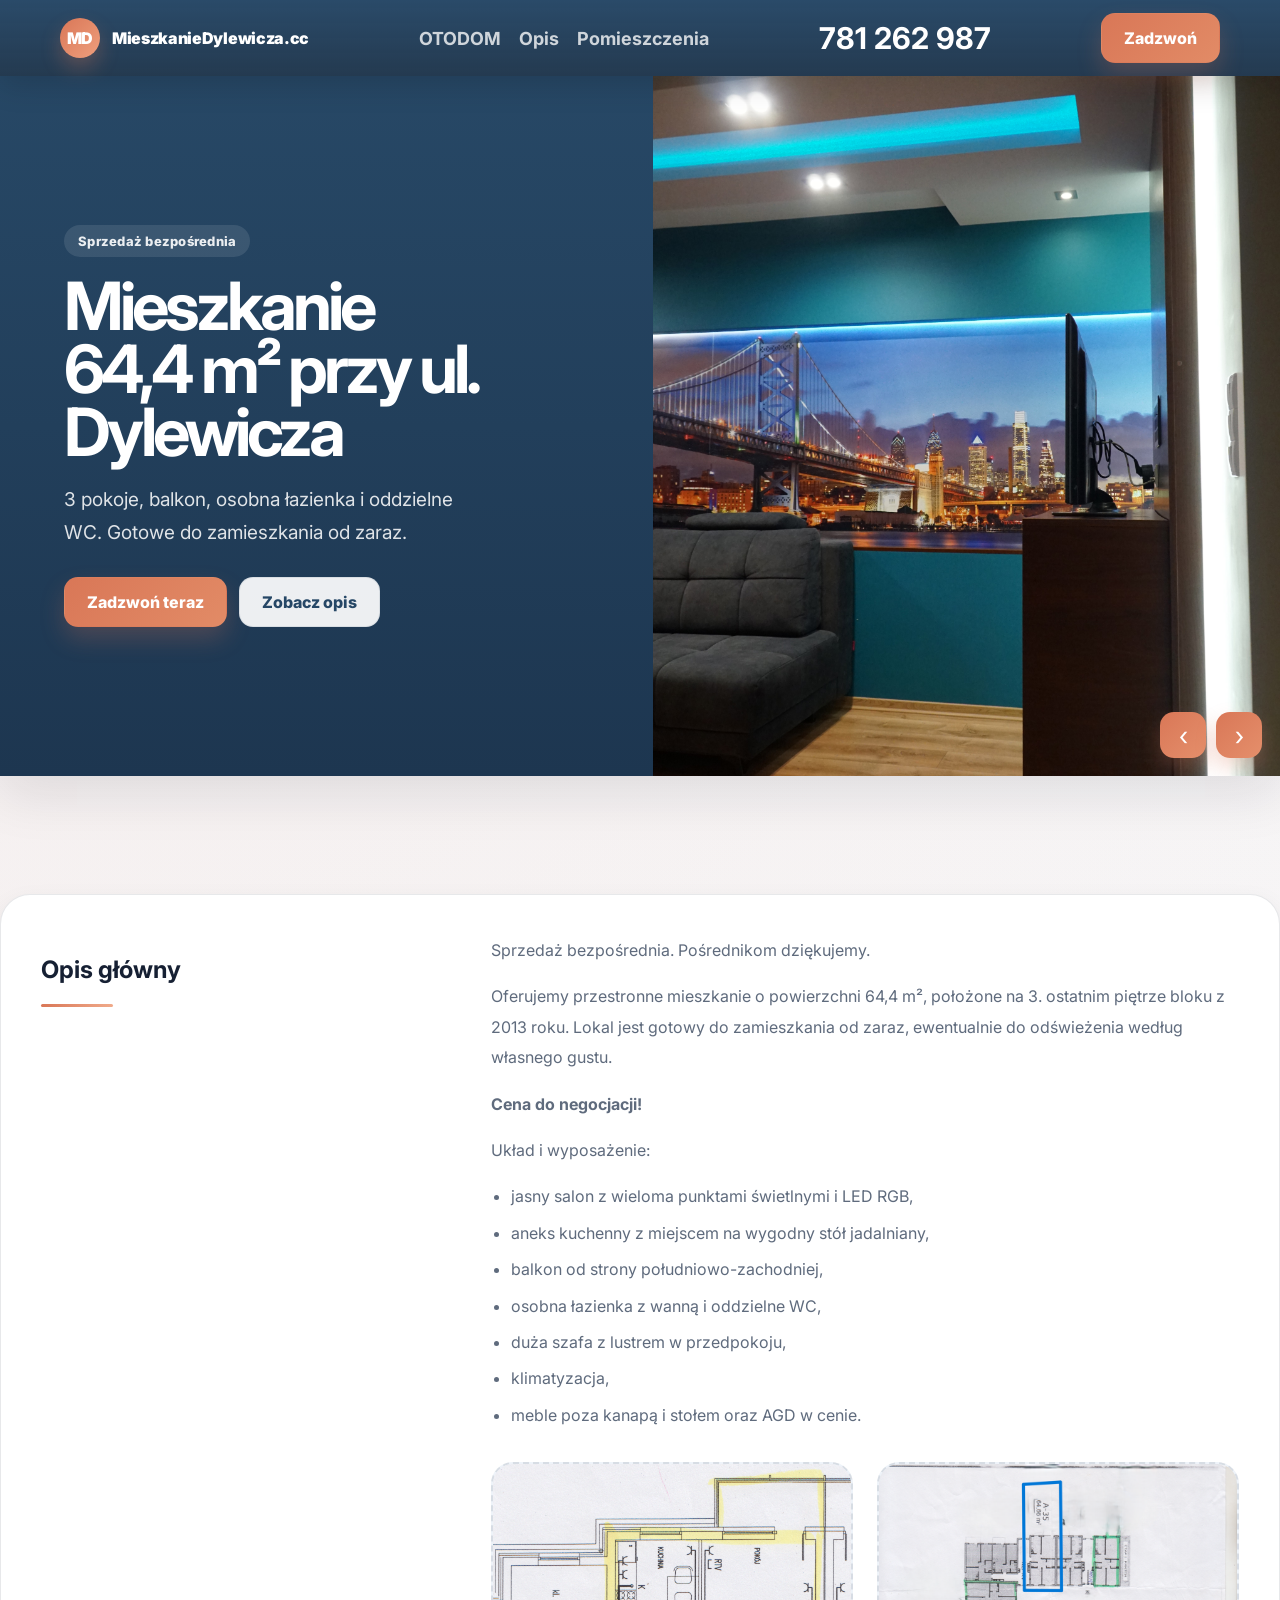
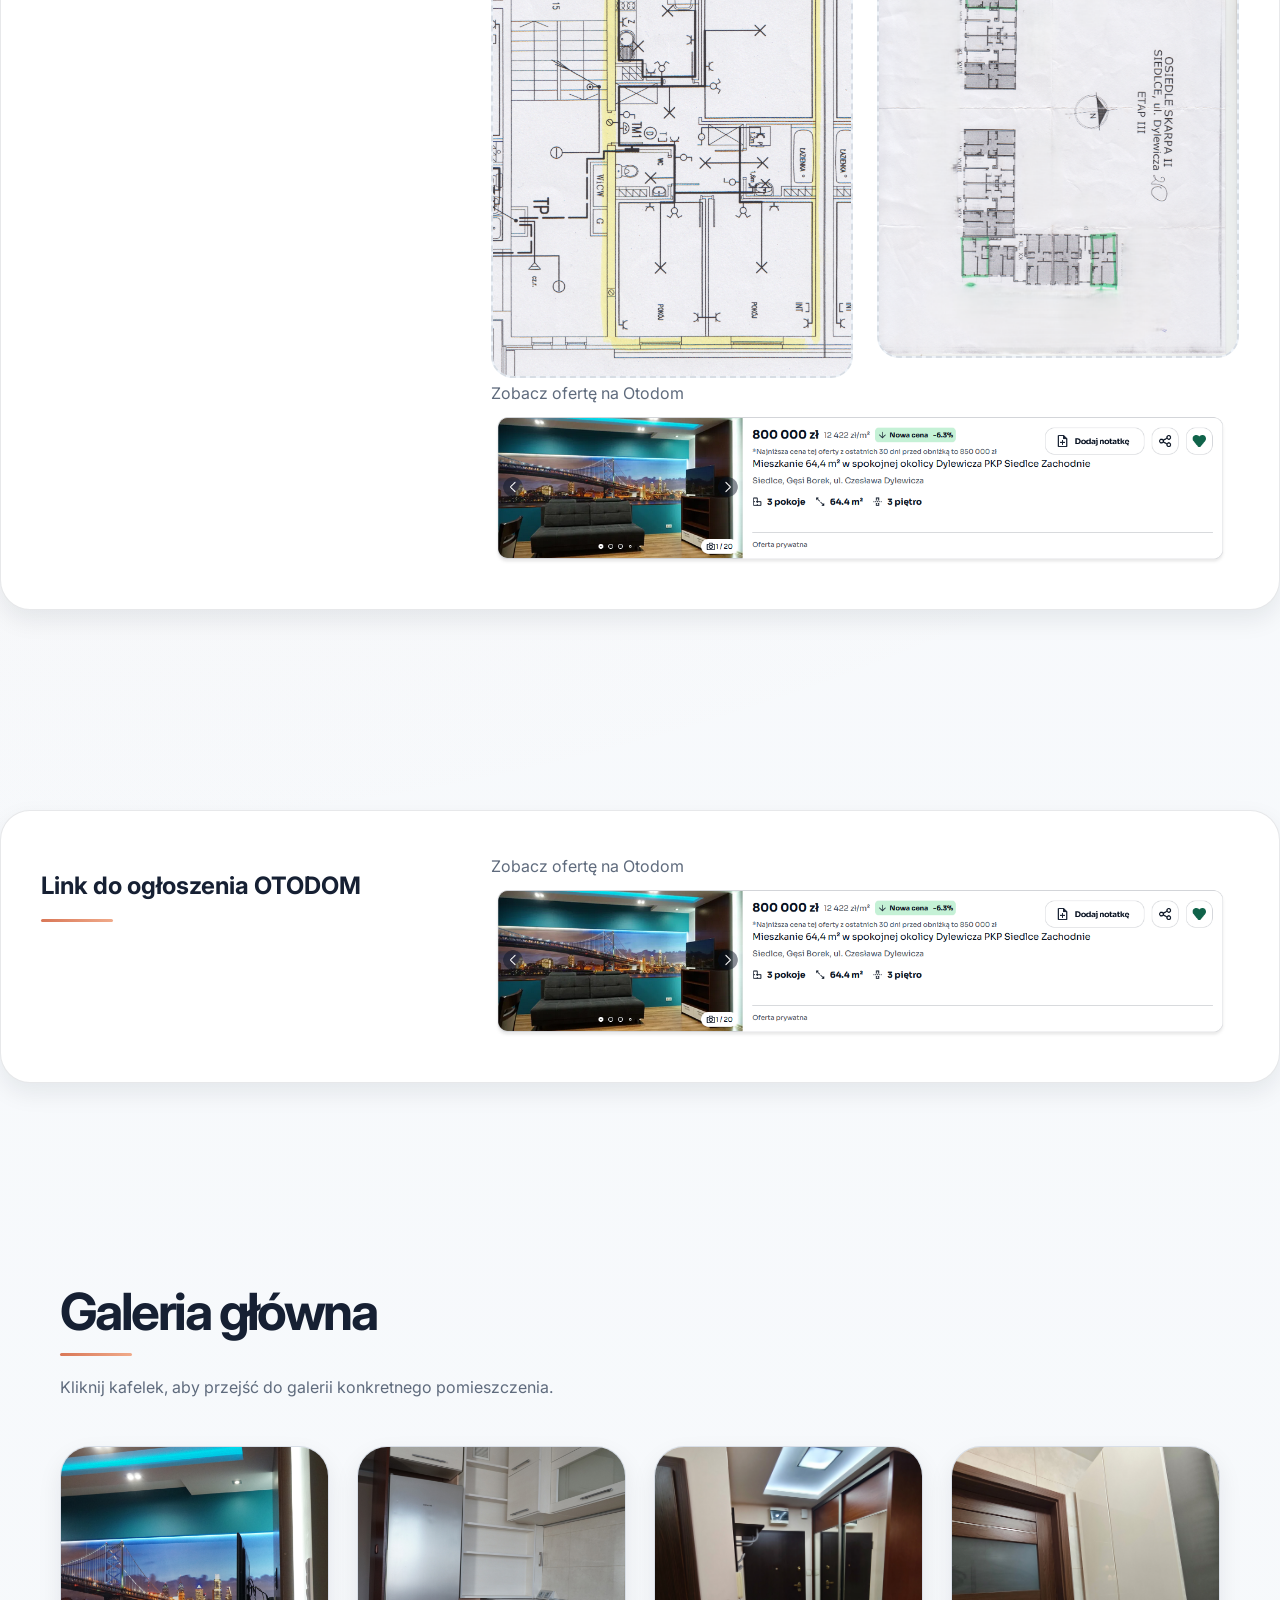
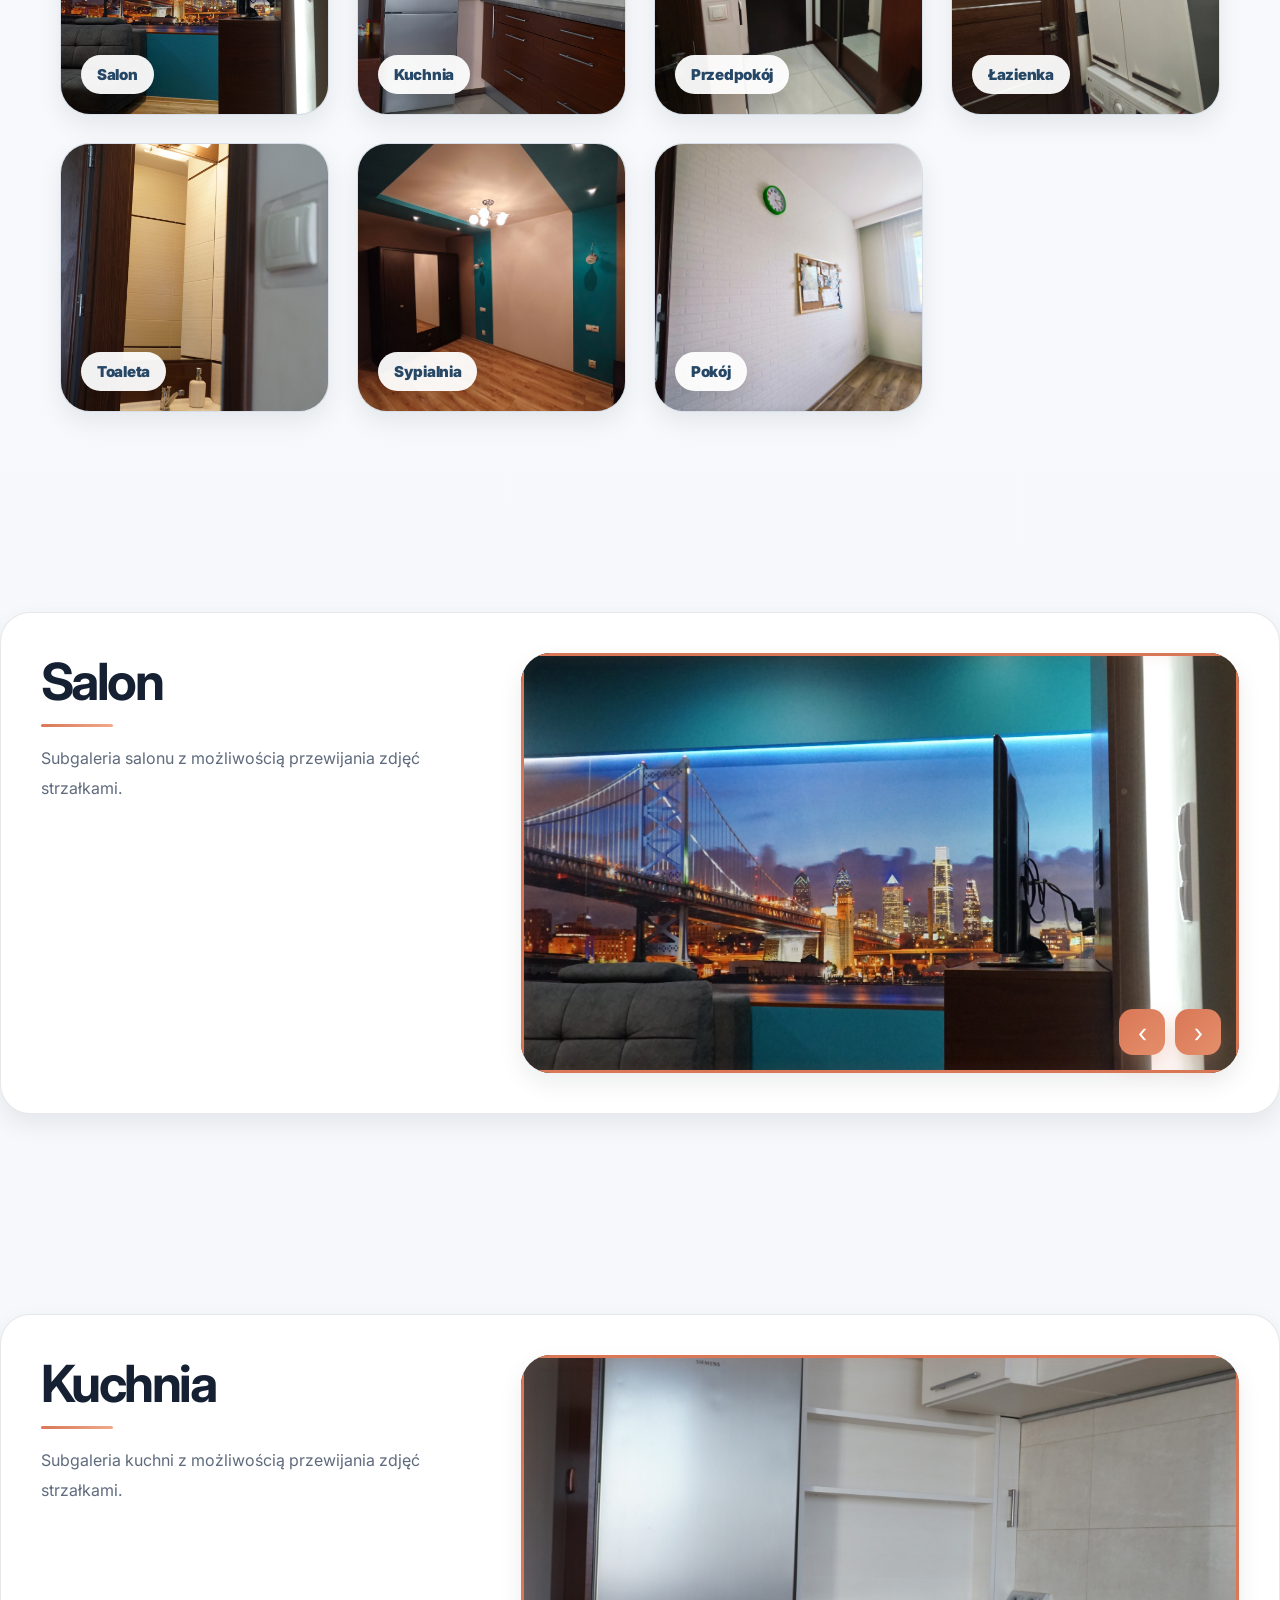
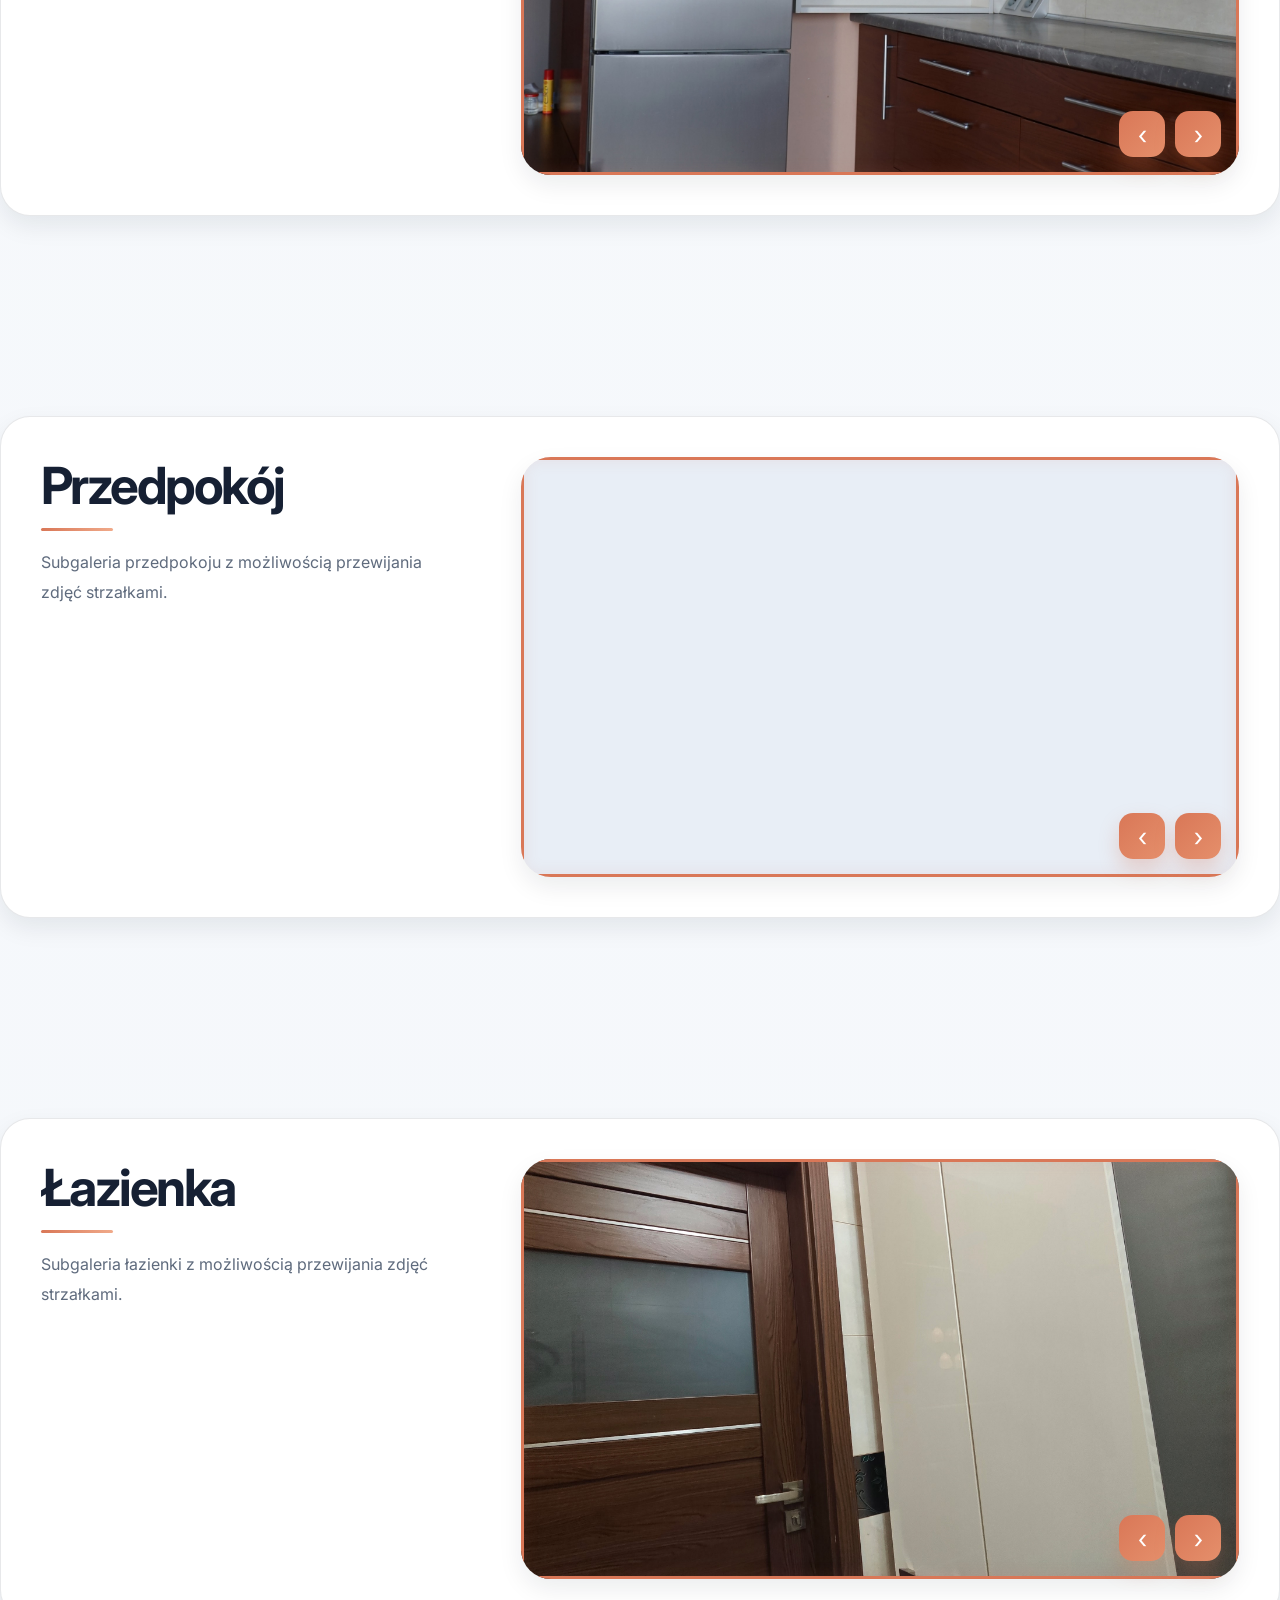
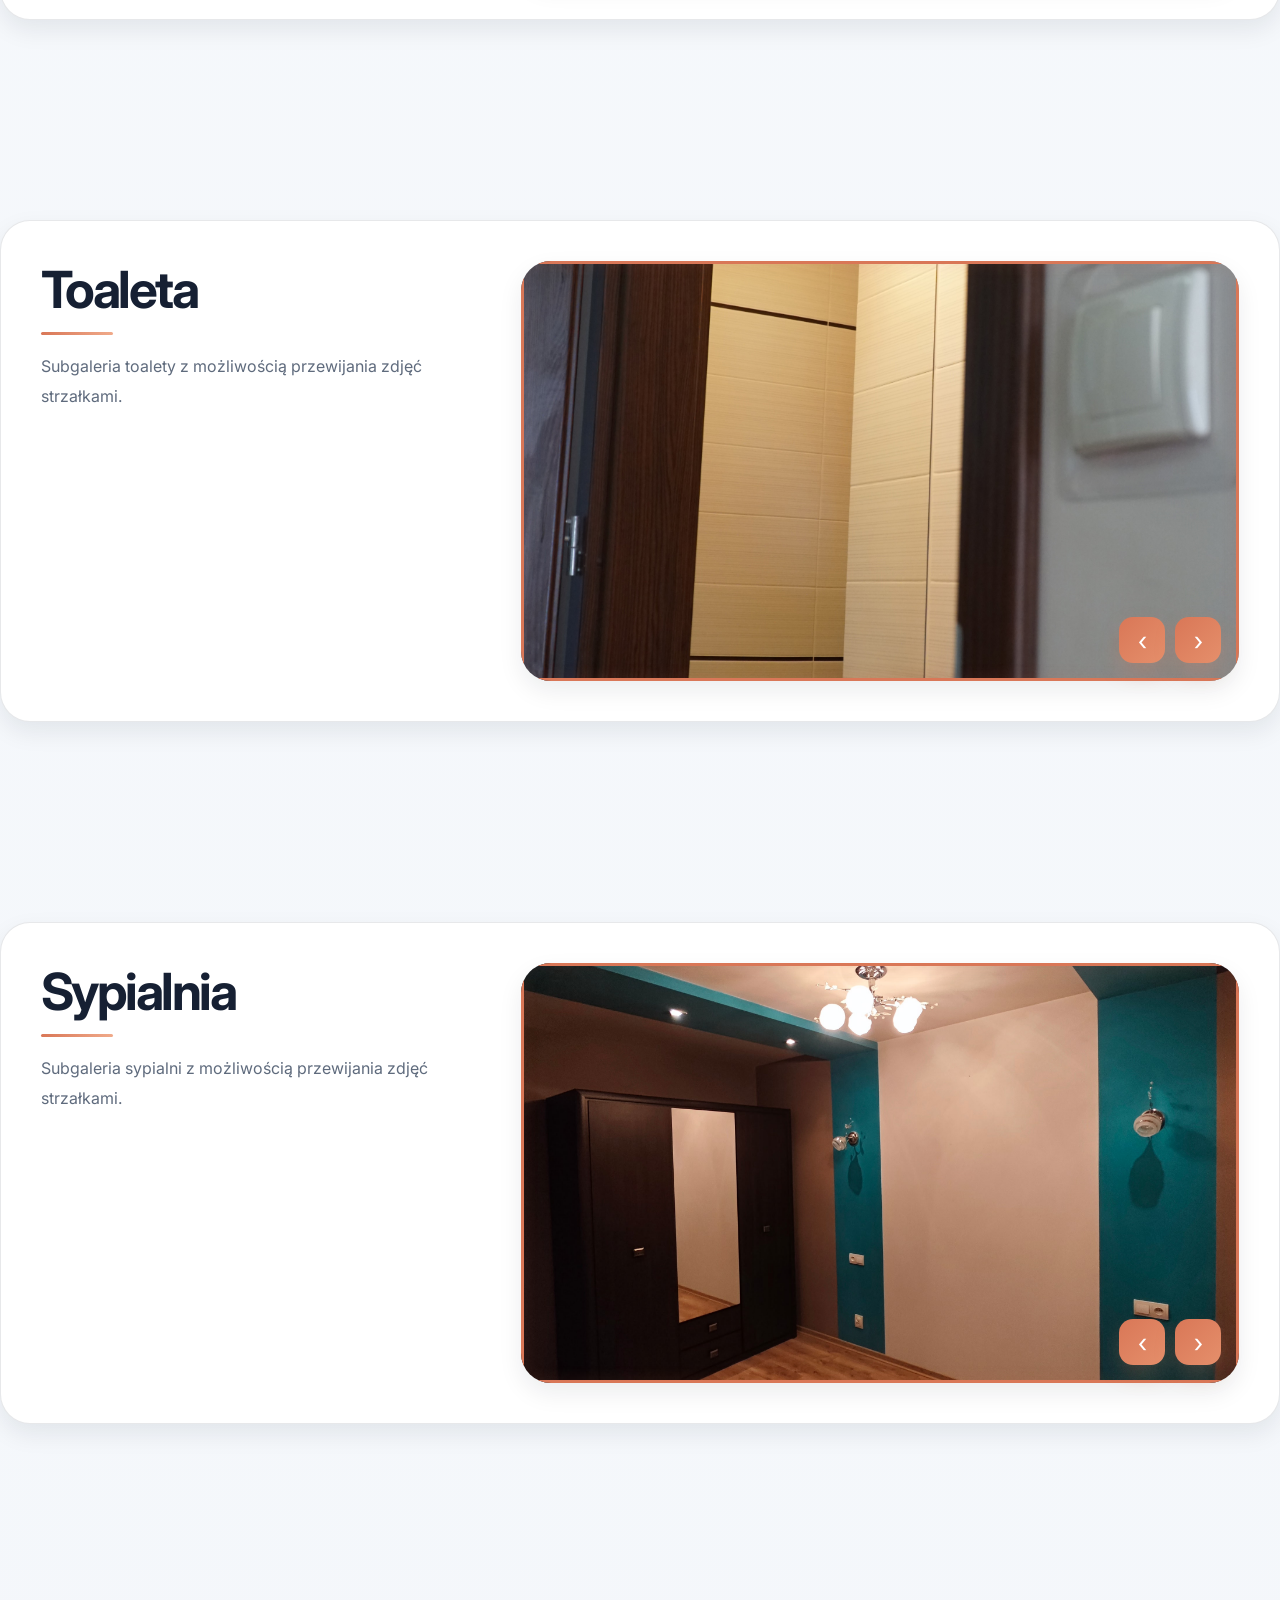
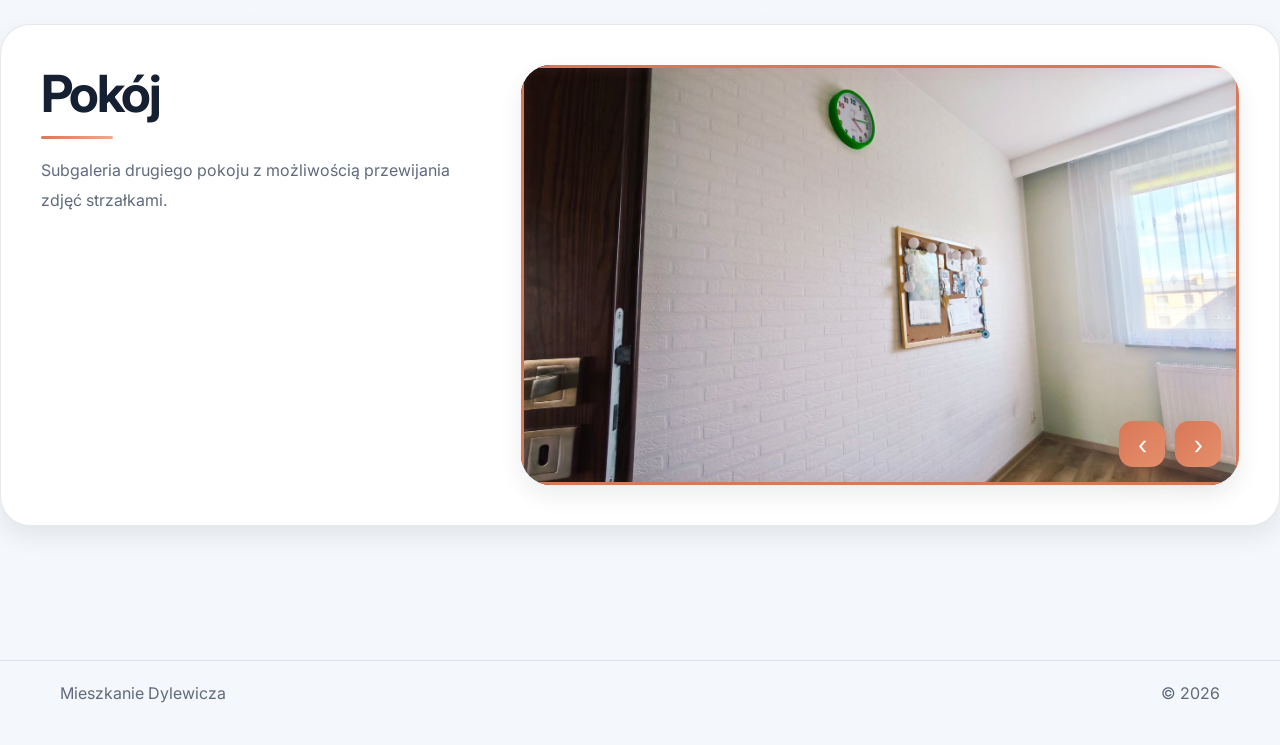
==== commit 270e3882: "new section" ====
--- a/index.html
+++ b/index.html
@@ -23,6 +23,7 @@
 <body>
   <div data-include="partials/hero.html"></div>
   <div data-include="partials/opis.html"></div>
+  <div data-include="partials/otodom.html"></div>
   <div data-include="partials/selektor_galerii_pokoi.html"></div>
   <div data-include="partials/galeria_pokoi.html"></div>
 
--- a/assets/css/style.css
+++ b/assets/css/style.css
@@ -16,7 +16,9 @@
   --radius-lg: 22px;
   --radius-md: 16px;
   --radius-sm: 12px;
-  --max: 1240px;
+  --max: 100%;
+  --max-content: 100%;
+  --padding: clamp(16px, 5vw, 60px);
 }
 
 * { box-sizing: border-box; }
@@ -36,24 +38,42 @@
 ::selection { background: rgba(217,119,87,0.22); }
 
 .wrap {
-  width: min(var(--max), calc(100% - 32px));
+  width: 100%;
+  max-width: var(--max-content);
   margin: 0 auto;
-}
-
+  padding: 0 var(--padding);
+}
+.wrap-hero {
+  width: 100%;
+  max-width: var(--max-content);
+  margin: 0 auto;
+  /* padding: 0 var(--padding); */
+}
 .section {
-  padding: clamp(44px, 5vw, 96px) 0;
+  width: 100vw;
+  position: relative;
+  left: 50%;
+  right: 50%;
+  margin-left: -50vw;
+  margin-right: -50vw;
+  padding: clamp(40px, 8vw, 100px) 0;
 }
 
 .topbar {
   position: sticky;
   top: 0;
   z-index: 50;
+  width: 100%;
   background: linear-gradient(180deg, rgba(38,71,102,0.98), rgba(27,50,73,0.96));
   backdrop-filter: blur(12px);
   color: #fff;
   box-shadow: 0 10px 30px rgba(0,0,0,0.14);
 }
 .topbar-inner {
+  width: 100%;
+  max-width: var(--max-content);
+  margin: 0 auto;
+  padding: 0 var(--padding);
   min-height: 76px;
   display: flex;
   align-items: center;
@@ -87,7 +107,7 @@
   justify-content: center;
   color: rgba(255,255,255,0.78);
   font-weight: 700;
-  font-size: 15px;
+  font-size: 18px;
 }
 .menu a:hover, .menu a.active { color: #fff; }
 .menu-toggle {
@@ -129,7 +149,8 @@
   display: inline-flex;
   align-items: center;
   gap: 8px;
-  font-weight: 800;
+  font-size: 30px;
+  font-weight: 700;
   white-space: nowrap;
   color: #fff;
 }
@@ -167,7 +188,7 @@
   grid-template-columns: 1.02fr .98fr;
   min-height: clamp(460px, 56vw, 700px);
   overflow: hidden;
-  border-radius: var(--radius-xl);
+  /* border-radius: var(--radius-xl); */
   box-shadow: var(--shadow);
 }
 .hero-copy {
@@ -255,25 +276,45 @@
   opacity: 0;
   transition: opacity .45s ease;
 }
-.slide.active, .subslide.active { opacity: 1; }
+.slide.active, .subslide.active { 
+  opacity: 1; 
+}
+.subslide.active::after {
+  content: '';
+  position: absolute;
+  inset: 0;
+  border: 3px solid var(--accent);
+  border-radius: 4px;
+  pointer-events: none;
+  box-shadow: inset 0 0 16px rgba(217, 119, 87, 0.12);
+  animation: slideIndicator .4s ease;
+}
+@keyframes slideIndicator {
+  from {
+    box-shadow: inset 0 0 20px rgba(217, 119, 87, 0.24);
+  }
+  to {
+    box-shadow: inset 0 0 16px rgba(217, 119, 87, 0.12);
+  }
+}
 
 .opis-card, .content-card {
   background: var(--surface);
   border-radius: var(--radius-xl);
   border: 1px solid var(--line);
   box-shadow: var(--shadow-soft);
-  padding: clamp(22px, 3vw, 36px);
+  padding: clamp(22px, 5vw, 40px);
 }
 .opis-grid, .content-grid {
   display: grid;
-  grid-template-columns: 320px 1fr;
-  gap: clamp(18px, 3vw, 42px);
+  grid-template-columns: minmax(280px, 400px) 1fr;
+  gap: clamp(20px, 5vw, 50px);
   align-items: start;
 }
 .opis h2, .section-title {
   margin: 0;
-  font-size: clamp(28px, 3.4vw, 44px);
-  line-height: 1.02;
+  font-size: clamp(28px, 4vw, 52px);
+  line-height: 1.1;
   letter-spacing: -0.05em;
 }
 .underline {
@@ -295,74 +336,105 @@
 }
 .opis-text li, .text-block li { margin: 6px 0; }
 
+.floor-plans {
+  display: grid;
+  grid-template-columns: repeat(2, 1fr);
+  gap: clamp(16px, 2vw, 24px);
+  margin-top: 32px;
+}
+.floor-plan-placeholder {
+  width: 100%;
+  height: auto;
+  /* aspect-ratio: 1; */
+  background: var(--surface-2);
+  border: 2px dashed var(--line);
+  border-radius: var(--radius-lg);
+  object-fit: cover;
+}
+
 .room-tiles {
   display: grid;
-  grid-template-columns: repeat(auto-fit, minmax(220px, 1fr));
-  gap: clamp(12px, 2vw, 22px);
+  grid-template-columns: repeat(auto-fit, minmax(280px, 1fr));
+  gap: clamp(16px, 2vw, 24px);
+  width: 100%;
 }
 .room-tile {
   position: relative;
-  display: block;
-  min-height: 230px;
+  display: flex;
+  align-items: flex-end;
+  justify-content: flex-start;
+  aspect-ratio: 1;
   border-radius: var(--radius-xl);
   overflow: hidden;
   background: #eef4fb;
   border: 1px solid var(--line);
   box-shadow: var(--shadow-soft);
+  text-decoration: none;
+  color: inherit;
 }
 .room-image {
   position: absolute;
   inset: 0;
   background-size: cover;
   background-position: center;
-  transition: transform .35s ease;
-}
-.room-tile:hover .room-image { transform: scale(1.04); }
-.tile-overlay {
+}
+.room-tile::before {
+  content: '';
   position: absolute;
   inset: 0;
-  display: flex;
-  align-items: center;
-  justify-content: center;
-  pointer-events: none;
+  background: linear-gradient(180deg, rgba(16,24,40,0.02) 0%, rgba(16,24,40,0.26) 100%);
+}
+.tile-overlay {
+  position: relative;
+  z-index: 1;
+  display: flex;
+  align-items: center;
+  justify-content: flex-start;
+  padding: 20px;
+  width: 100%;
 }
 .tile-label {
   display: inline-flex;
   align-items: center;
   justify-content: center;
-  padding: 11px 18px;
+  padding: 10px 16px;
   border-radius: 999px;
-  background: rgba(255,255,255,0.86);
+  background: rgba(255,255,255,0.94);
   color: var(--primary);
   font-weight: 900;
-  letter-spacing: -.02em;
-  font-size: 18px;
-  box-shadow: 0 8px 20px rgba(0,0,0,0.10);
+  letter-spacing: -0.02em;
+  font-size: 15px;
+  box-shadow: 0 12px 28px rgba(0,0,0,0.12);
 }
 .tile-arrow {
-  position: absolute;
-  right: 0;
-  bottom: 0;
-  width: 56px;
-  height: 56px;
-  display: grid;
-  place-items: center;
-  border-radius: 18px 0 0 0;
-  background: linear-gradient(135deg, var(--accent) 0%, #e58f6b 100%);
-  color: #fff;
-  font-weight: 900;
-}
-
-.gallery-flex, .content-section .flex {
-  display: flex;
-  align-items: center;
-  gap: clamp(22px, 4vw, 56px);
-}
-.intro-text-column {
-  flex: 0 0 34%;
-  max-width: 420px;
+  display: none;
+}
+
+.gallery-flex {
+  display: grid;
+  grid-template-columns: 1fr;
+  gap: clamp(16px, 3vw, 28px);
+  align-items: start;
+}
+.gallery-flex .intro-text-column {
+  grid-column: 1;
+  grid-row: 1;
+}
+.gallery-flex .room-tiles {
+  grid-column: 1;
+  grid-row: 2;
+  display: grid;
+  grid-template-columns: repeat(4, 1fr);
+  gap: clamp(16px, 3vw, 28px);
+}
+.content-section .flex {
+  display: grid;
+  grid-template-columns: minmax(280px, 420px) 1fr;
+  gap: clamp(22px, 5vw, 60px);
+  align-items: start;
 }
 .subgallery-slider {
+  position: relative;
   flex: 1 1 auto;
   min-width: 0;
 }
@@ -377,6 +449,7 @@
   width: 100%;
   height: 100%;
   object-fit: cover;
+  cursor: zoom-in;
 }
 
 .footer {
@@ -392,99 +465,169 @@
   flex-wrap: wrap;
 }
 
-@media (max-width: 980px) {
-  .topbar-inner { flex-wrap: wrap; padding: 12px 0; }
-  .menu { display: none; }
-  .menu-toggle { display: inline-flex; }
-  .menu.open { display: flex; }
-  .hero-grid, .opis-grid, .content-grid { grid-template-columns: 1fr; }
-  .hero-copy { min-height: 360px; border-bottom-left-radius: 0; border-bottom-right-radius: 0; }
-  .hero-media { min-height: 340px; }
-  .gallery-flex, .content-section .flex { flex-direction: column !important; align-items: stretch !important; }
-  .intro-text-column { flex: 1 1 auto; max-width: 100%; }
-  .subgallery-slider { width: 100%; }
-  .subgallery-stage { min-height: 300px; }
-}
-
-@media (max-width: 640px) {
-  .wrap { width: min(var(--max), calc(100% - 18px)); }
-  .topbar-inner { min-height: 66px; }
-  .brand { font-size: 14px; }
-  .book-btn, .ghost-btn, .cta-btn { padding: 12px 16px; border-radius: 12px; }
-  .hero-copy { padding: 34px 18px 28px; min-height: 320px; }
-  .hero h1 { max-width: none; }
-  .lead { max-width: none; font-size: 16px; }
-  .hero-media { min-height: 300px; }
-  .hero-arrows, .sub-controls { right: 12px; bottom: 12px; }
-  .opis-card, .content-card { padding: 20px 16px; border-radius: 20px; }
-  .room-tile { min-height: 220px; }
-  .subgallery-stage { min-height: 260px; border-radius: 20px; }
-}
-.menu-toggle {
-  display: none;
-  border: 0;
-  background: rgba(255,255,255,0.12);
-  color: #fff;
-  width: 44px;
-  height: 44px;
-  border-radius: 12px;
-  font-size: 20px;
-  cursor: pointer;
-}
-
-@media (max-width: 980px) {
+@media (max-width: 1024px) {
+  :root {
+    --padding: clamp(16px, 4vw, 40px);
+  }
+  .hero-grid {
+    grid-template-columns: 1fr;
+    min-height: auto;
+  }
+  .hero-copy {
+    min-height: 360px;
+  }
+  .hero-media, .hero-slider {
+    min-height: 320px;
+  }
+}
+
+@media (max-width: 768px) {
+  :root {
+    --padding: clamp(14px, 4vw, 24px);
+  }
+  .topbar-inner {
+    flex-wrap: wrap;
+    padding: 12px var(--padding);
+    min-height: 66px;
+  }
+  .menu {
+    display: none;
+  }
   .menu-toggle {
     display: inline-grid;
     place-items: center;
   }
-
-  .menu {
-    display: none;
-    width: 100%;
-    order: 10;
-    flex-direction: column;
-    align-items: flex-start;
-    gap: 12px;
-    padding: 12px 0 0;
-  }
-
   .menu.is-open {
     display: flex;
   }
-}
+  .hero-grid, .opis-grid, .content-grid {
+    grid-template-columns: 1fr;
+  }
+  .gallery-flex {
+    grid-template-columns: 1fr;
+  }
+  .gallery-flex .intro-text-column {
+    grid-column: 1;
+    grid-row: auto;
+    margin-bottom: 20px;
+  }
+  .gallery-flex .room-tiles {
+    grid-column: 1;
+    grid-row: auto;
+    display: grid;
+    grid-template-columns: repeat(auto-fit, minmax(240px, 1fr));
+    gap: clamp(12px, 2vw, 16px);
+  }
+  .content-section .flex {
+    grid-template-columns: 1fr;
+  }
+  .hero-copy {
+    padding: 28px 20px;
+    min-height: 300px;
+  }
+  .hero h1 {
+    font-size: clamp(32px, 7vw, 48px);
+    max-width: none;
+  }
+  .lead {
+    max-width: none;
+    font-size: 15px;
+  }
+  .hero-media {
+    min-height: 280px;
+  }
+  .hero-arrows, .sub-controls {
+    right: 12px;
+    bottom: 12px;
+  }
+  .opis-card, .content-card {
+    padding: 20px clamp(14px, 4vw, 24px);
+  }
+  .subgallery-stage {
+    min-height: 260px;
+    border-radius: 20px;
+  }
+  .room-tiles {
+    grid-template-columns: repeat(auto-fit, minmax(240px, 1fr));
+    gap: clamp(12px, 2vw, 16px);
+  }
+  .tile-label {
+    font-size: 14px;
+    padding: 8px 14px;
+  }
+  .book-btn, .ghost-btn, .cta-btn {
+    padding: 12px 18px;
+    font-size: 14px;
+  }
+  .floor-plans {
+    grid-template-columns: 1fr;
+  }
+}
+
+@media (max-width: 480px) {
+  :root {
+    --padding: 12px;
+  }
+  .topbar-inner {
+    min-height: 60px;
+    gap: 12px;
+    padding: 8px var(--padding);
+  }
+  .brand {
+    font-size: 13px;
+  }
+  .brand-mark {
+    width: 36px;
+    height: 36px;
+  }
+  .gallery-flex {
+    grid-template-columns: 1fr;
+  }
+  .gallery-flex .intro-text-column {
+    grid-column: 1;
+    grid-row: auto;
+    margin-bottom: 16px;
+  }
+  .gallery-flex .room-tiles {
+    grid-column: 1;
+    grid-row: auto;
+  }
+  .hero-copy {
+    padding: 24px 16px;
+    min-height: 280px;
+  }
+  .hero h1 {
+    font-size: clamp(28px, 8vw, 40px);
+  }
+  .lead {
+    font-size: 14px;
+    line-height: 1.6;
+  }
+  .hero-media {
+    min-height: 240px;
+  }
+  .section {
+    padding: clamp(30px, 6vw, 60px) 0;
+  }
+  .opis h2, .section-title {
+    font-size: clamp(24px, 5vw, 36px);
+  }
+  .underline {
+    width: 60px;
+  }
+  .room-tiles {
+    grid-template-columns: repeat(auto-fit, minmax(200px, 1fr));
+    gap: 10px;
+  }
+  .tile-label {
+    font-size: 13px;
+    padding: 8px 12px;
+  }
+  .subgallery-stage {
+    min-height: 220px;
+  }
+}
+
 .section {
   scroll-margin-top: 96px;
 }
-
-.menu-toggle {
-  display: none;
-  border: 0;
-  background: rgba(255,255,255,0.12);
-  color: #fff;
-  width: 44px;
-  height: 44px;
-  border-radius: 12px;
-  font-size: 20px;
-  cursor: pointer;
-}
-
-@media (max-width: 980px) {
-  .menu-toggle {
-    display: inline-grid;
-    place-items: center;
-  }
-
-  .menu {
-    display: none;
-    width: 100%;
-    order: 10;
-    flex-direction: column;
-    align-items: flex-start;
-    gap: 12px;
-    padding: 12px 0 0;
-  }
-
-  .menu.is-open {
-    display: flex;
-  }
-}
